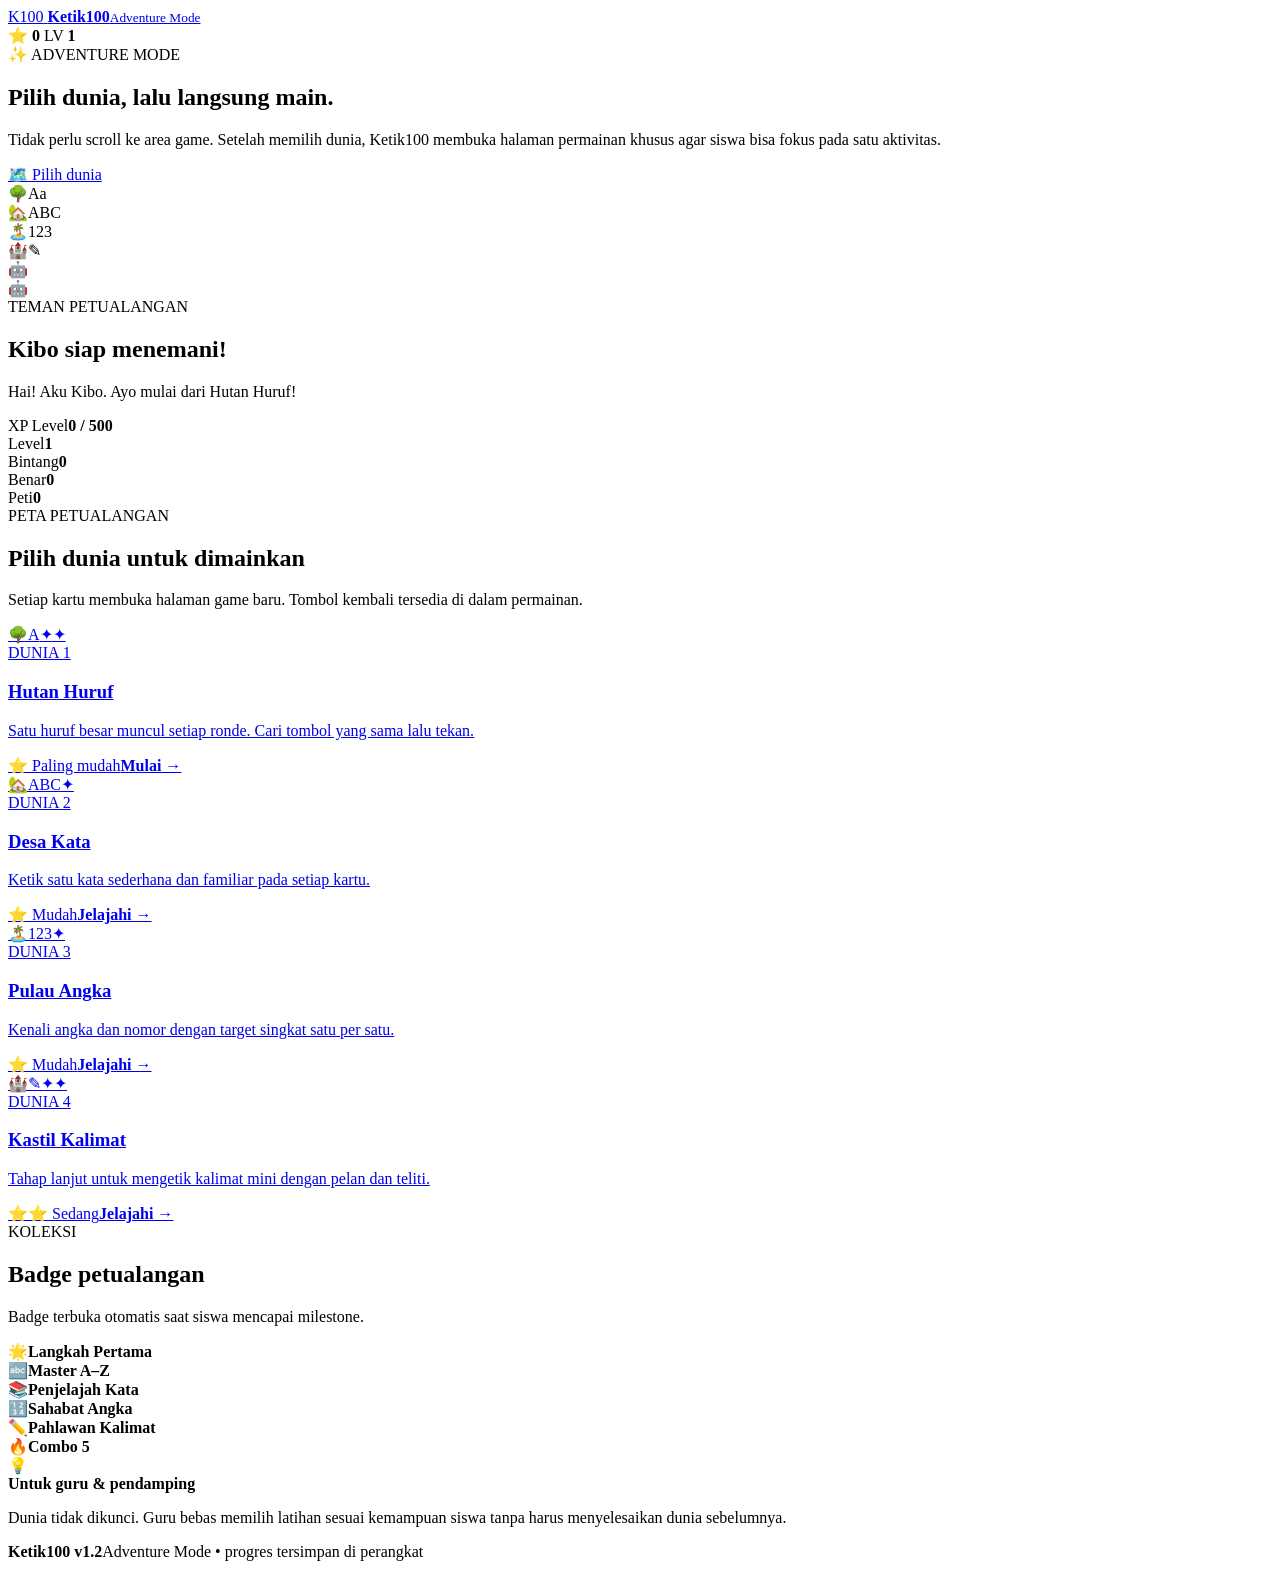
==== index.html @ c954252b "refactor: split adventure map and gameplay into separate pages" ====
<!doctype html>
<html lang="id">
<head>
  <meta charset="utf-8" />
  <meta name="viewport" content="width=device-width,initial-scale=1,viewport-fit=cover" />
  <meta name="theme-color" content="#6d5dfc" />
  <meta name="description" content="Ketik100 Adventure Mode — pilih dunia belajar mengetik lalu bermain di halaman game khusus." />
  <title>Ketik100 — Adventure Map</title>
  <link rel="icon" href="favicon.svg" type="image/svg+xml" />
  <link rel="stylesheet" href="home.css" />
</head>
<body>
  <header class="site-header">
    <div class="shell header-inner">
      <a class="brand" href="index.html" aria-label="Ketik100 beranda">
        <span class="brand-mark">K100</span>
        <span><strong>Ketik100</strong><small>Adventure Mode</small></span>
      </a>
      <div class="header-stats" aria-label="Progres pemain">
        <span>⭐ <b id="headerStars">0</b></span>
        <span>LV <b id="headerLevel">1</b></span>
      </div>
    </div>
  </header>

  <main>
    <section class="hero shell">
      <div class="hero-copy">
        <span class="eyebrow">✨ ADVENTURE MODE</span>
        <h1>Pilih dunia, lalu <span>langsung main.</span></h1>
        <p>Tidak perlu scroll ke area game. Setelah memilih dunia, Ketik100 membuka halaman permainan khusus agar siswa bisa fokus pada satu aktivitas.</p>
        <a class="primary-btn" href="#adventureMap">🗺️ Pilih dunia</a>
      </div>

      <div class="hero-scene" aria-hidden="true">
        <div class="cloud cloud-a"></div><div class="cloud cloud-b"></div>
        <div class="island island-a">🌳<span>Aa</span></div>
        <div class="island island-b">🏡<span>ABC</span></div>
        <div class="island island-c">🏝️<span>123</span></div>
        <div class="island island-d">🏰<span>✎</span></div>
        <div class="kibo-float">🤖</div>
      </div>
    </section>

    <section class="shell profile-section" aria-labelledby="profileTitle">
      <div class="profile-card">
        <div class="kibo-avatar" aria-hidden="true">🤖</div>
        <div class="profile-copy">
          <span class="eyebrow">TEMAN PETUALANGAN</span>
          <h2 id="profileTitle">Kibo siap menemani!</h2>
          <p id="mascotSpeech">Hai! Aku Kibo. Ayo mulai dari Hutan Huruf!</p>
          <div class="xp-row"><span>XP Level</span><strong id="xpText">0 / 500</strong></div>
          <div class="xp-track"><div id="xpBar"></div></div>
        </div>
        <div class="profile-stats">
          <div><span>Level</span><strong id="profileLevel">1</strong></div>
          <div><span>Bintang</span><strong id="profileStars">0</strong></div>
          <div><span>Benar</span><strong id="profileCorrect">0</strong></div>
          <div><span>Peti</span><strong id="profileChests">0</strong></div>
        </div>
      </div>
    </section>

    <section class="shell map-section" id="adventureMap" aria-labelledby="mapTitle">
      <div class="section-heading">
        <div><span class="eyebrow">PETA PETUALANGAN</span><h2 id="mapTitle">Pilih dunia untuk dimainkan</h2></div>
        <p>Setiap kartu membuka halaman game baru. Tombol kembali tersedia di dalam permainan.</p>
      </div>

      <div class="world-grid">
        <a class="world-card forest" href="game.html?mode=huruf" data-world="huruf">
          <div class="world-art"><span class="big-icon">🌳</span><span class="world-symbol">A</span><span class="spark s1">✦</span><span class="spark s2">✦</span></div>
          <div class="world-body">
            <span class="world-number">DUNIA 1</span><h3>Hutan Huruf</h3>
            <p>Satu huruf besar muncul setiap ronde. Cari tombol yang sama lalu tekan.</p>
            <div class="world-footer"><span>⭐ Paling mudah</span><b data-status-for="huruf">Mulai →</b></div>
          </div>
        </a>

        <a class="world-card village" href="game.html?mode=kata" data-world="kata">
          <div class="world-art"><span class="big-icon">🏡</span><span class="world-symbol">ABC</span><span class="spark s1">✦</span></div>
          <div class="world-body">
            <span class="world-number">DUNIA 2</span><h3>Desa Kata</h3>
            <p>Ketik satu kata sederhana dan familiar pada setiap kartu.</p>
            <div class="world-footer"><span>⭐ Mudah</span><b data-status-for="kata">Jelajahi →</b></div>
          </div>
        </a>

        <a class="world-card island-world" href="game.html?mode=angka" data-world="angka">
          <div class="world-art"><span class="big-icon">🏝️</span><span class="world-symbol">123</span><span class="spark s2">✦</span></div>
          <div class="world-body">
            <span class="world-number">DUNIA 3</span><h3>Pulau Angka</h3>
            <p>Kenali angka dan nomor dengan target singkat satu per satu.</p>
            <div class="world-footer"><span>⭐ Mudah</span><b data-status-for="angka">Jelajahi →</b></div>
          </div>
        </a>

        <a class="world-card castle" href="game.html?mode=kalimat" data-world="kalimat">
          <div class="world-art"><span class="big-icon">🏰</span><span class="world-symbol">✎</span><span class="spark s1">✦</span><span class="spark s2">✦</span></div>
          <div class="world-body">
            <span class="world-number">DUNIA 4</span><h3>Kastil Kalimat</h3>
            <p>Tahap lanjut untuk mengetik kalimat mini dengan pelan dan teliti.</p>
            <div class="world-footer"><span>⭐⭐ Sedang</span><b data-status-for="kalimat">Jelajahi →</b></div>
          </div>
        </a>
      </div>
    </section>

    <section class="shell badge-section" aria-labelledby="badgeTitle">
      <div class="section-heading compact-heading">
        <div><span class="eyebrow">KOLEKSI</span><h2 id="badgeTitle">Badge petualangan</h2></div>
        <p>Badge terbuka otomatis saat siswa mencapai milestone.</p>
      </div>
      <div class="badge-grid" id="badgeGrid">
        <article class="badge-card locked" data-badge="first-step"><span>🌟</span><strong>Langkah Pertama</strong></article>
        <article class="badge-card locked" data-badge="alphabet-master"><span>🔤</span><strong>Master A–Z</strong></article>
        <article class="badge-card locked" data-badge="word-explorer"><span>📚</span><strong>Penjelajah Kata</strong></article>
        <article class="badge-card locked" data-badge="number-friend"><span>🔢</span><strong>Sahabat Angka</strong></article>
        <article class="badge-card locked" data-badge="sentence-hero"><span>✏️</span><strong>Pahlawan Kalimat</strong></article>
        <article class="badge-card locked" data-badge="combo-five"><span>🔥</span><strong>Combo 5</strong></article>
      </div>
    </section>

    <section class="shell teacher-section">
      <div class="teacher-card"><span class="teacher-icon">💡</span><div><strong>Untuk guru & pendamping</strong><p>Dunia tidak dikunci. Guru bebas memilih latihan sesuai kemampuan siswa tanpa harus menyelesaikan dunia sebelumnya.</p></div></div>
    </section>
  </main>

  <footer><div class="shell footer-inner"><strong>Ketik100 v1.2</strong><span>Adventure Mode • progres tersimpan di perangkat</span></div></footer>
  <script src="home.js" defer></script>
</body>
</html>
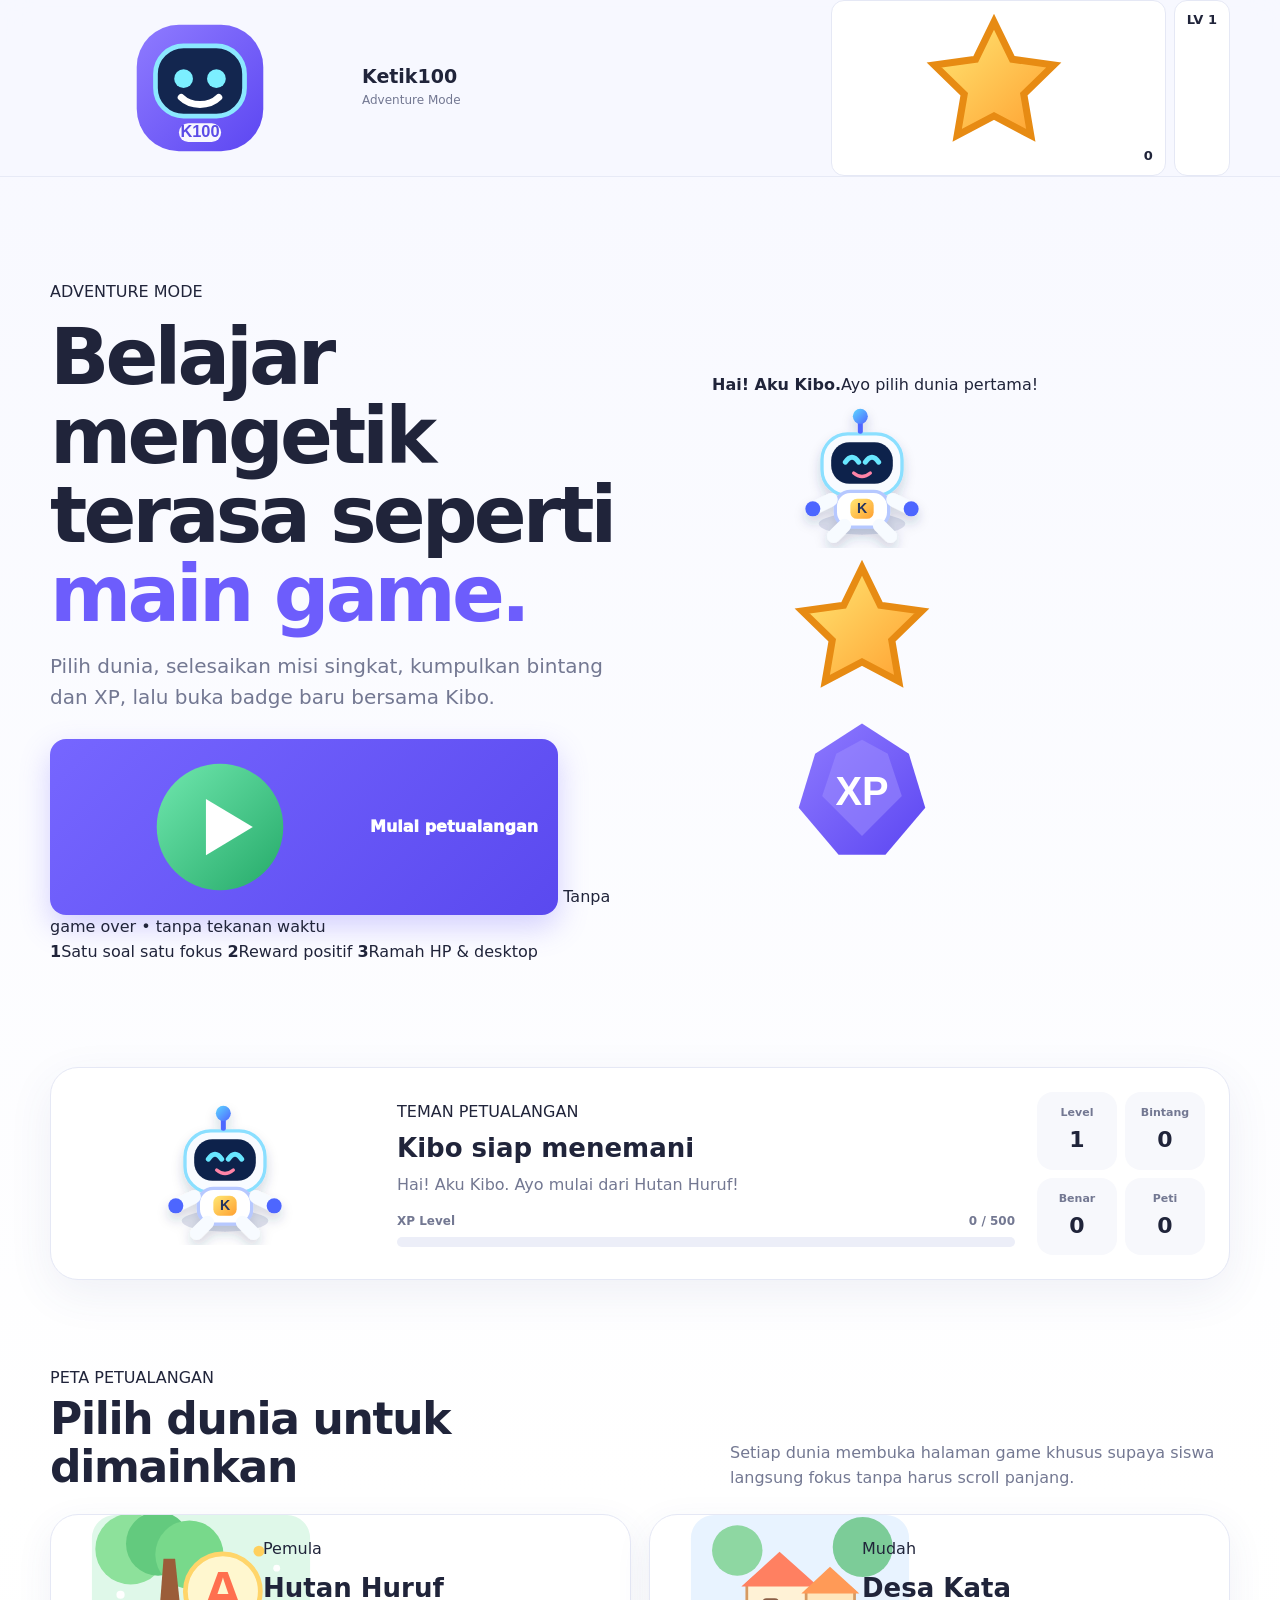
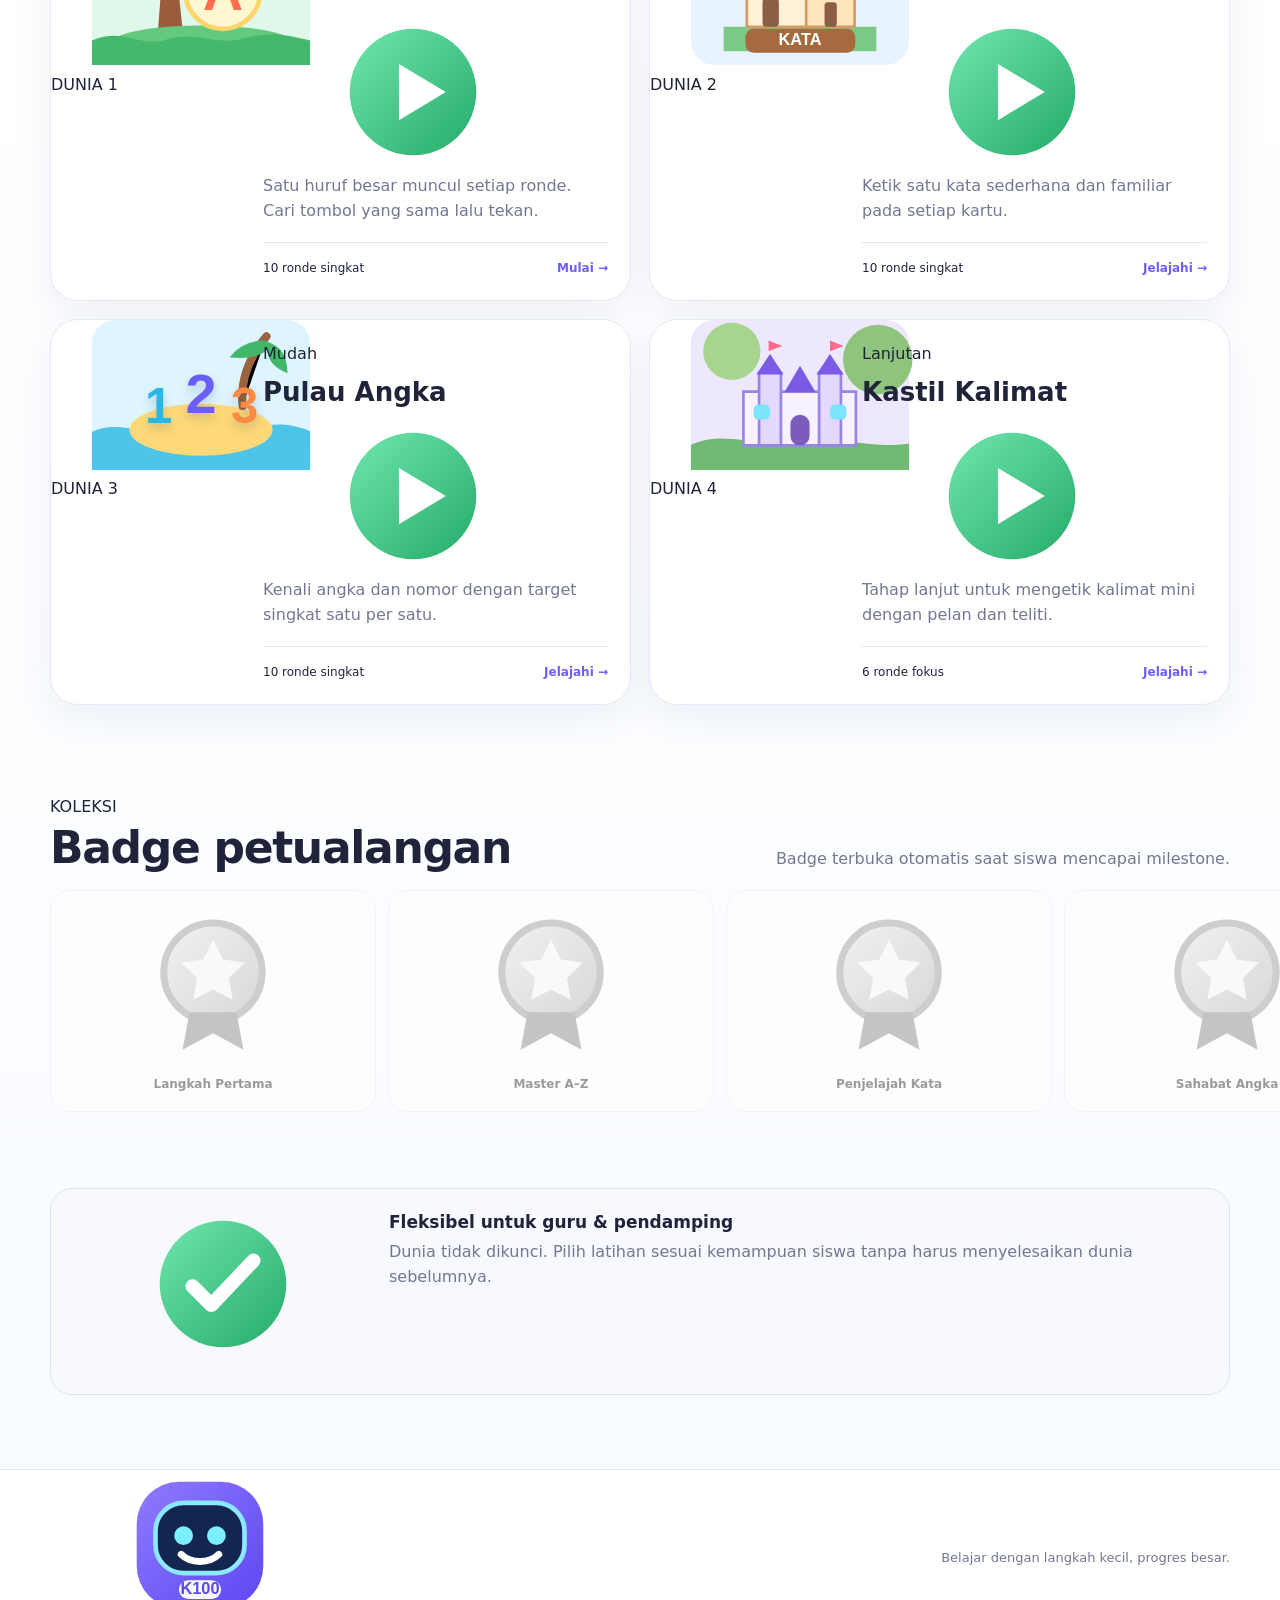
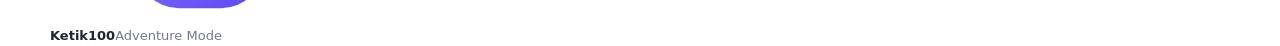
==== commit 8103f2e7: "feat: premium redesign adventure home" ====
--- a/index.html
+++ b/index.html
@@ -3,8 +3,8 @@
 <head>
   <meta charset="utf-8" />
   <meta name="viewport" content="width=device-width,initial-scale=1,viewport-fit=cover" />
-  <meta name="theme-color" content="#6d5dfc" />
-  <meta name="description" content="Ketik100 Adventure Mode — pilih dunia belajar mengetik lalu bermain di halaman game khusus." />
+  <meta name="theme-color" content="#eef6ff" />
+  <meta name="description" content="Ketik100 Adventure Mode — game belajar mengetik ramah ABK dengan tampilan premium dan responsif." />
   <title>Ketik100 — Adventure Map</title>
   <link rel="icon" href="favicon.svg" type="image/svg+xml" />
   <link rel="stylesheet" href="home.css" />
@@ -13,12 +13,12 @@
   <header class="site-header">
     <div class="shell header-inner">
       <a class="brand" href="index.html" aria-label="Ketik100 beranda">
-        <span class="brand-mark">K100</span>
+        <svg class="brand-logo" aria-hidden="true"><use href="assets/premium-icons.svg#logo"></use></svg>
         <span><strong>Ketik100</strong><small>Adventure Mode</small></span>
       </a>
       <div class="header-stats" aria-label="Progres pemain">
-        <span>⭐ <b id="headerStars">0</b></span>
-        <span>LV <b id="headerLevel">1</b></span>
+        <span><svg><use href="assets/premium-icons.svg#star"></use></svg><b id="headerStars">0</b></span>
+        <span class="level-pill">LV <b id="headerLevel">1</b></span>
       </div>
     </div>
   </header>
@@ -26,28 +26,35 @@
   <main>
     <section class="hero shell">
       <div class="hero-copy">
-        <span class="eyebrow">✨ ADVENTURE MODE</span>
-        <h1>Pilih dunia, lalu <span>langsung main.</span></h1>
-        <p>Tidak perlu scroll ke area game. Setelah memilih dunia, Ketik100 membuka halaman permainan khusus agar siswa bisa fokus pada satu aktivitas.</p>
-        <a class="primary-btn" href="#adventureMap">🗺️ Pilih dunia</a>
+        <span class="eyebrow-pill">ADVENTURE MODE</span>
+        <h1>Belajar mengetik terasa seperti <span>main game.</span></h1>
+        <p>Pilih dunia, selesaikan misi singkat, kumpulkan bintang dan XP, lalu buka badge baru bersama Kibo.</p>
+        <div class="hero-actions">
+          <a class="primary-btn" href="#adventureMap"><svg><use href="assets/premium-icons.svg#play"></use></svg>Mulai petualangan</a>
+          <span class="safe-note">Tanpa game over • tanpa tekanan waktu</span>
+        </div>
+        <div class="feature-row" aria-label="Keunggulan Ketik100">
+          <span><b>1</b>Satu soal satu fokus</span>
+          <span><b>2</b>Reward positif</span>
+          <span><b>3</b>Ramah HP & desktop</span>
+        </div>
       </div>
 
-      <div class="hero-scene" aria-hidden="true">
-        <div class="cloud cloud-a"></div><div class="cloud cloud-b"></div>
-        <div class="island island-a">🌳<span>Aa</span></div>
-        <div class="island island-b">🏡<span>ABC</span></div>
-        <div class="island island-c">🏝️<span>123</span></div>
-        <div class="island island-d">🏰<span>✎</span></div>
-        <div class="kibo-float">🤖</div>
+      <div class="hero-stage" aria-label="Kibo, teman belajar Ketik100">
+        <div class="sky-dot d1"></div><div class="sky-dot d2"></div><div class="sky-dot d3"></div>
+        <div class="mascot-bubble"><strong>Hai! Aku Kibo.</strong><span>Ayo pilih dunia pertama!</span></div>
+        <svg class="hero-kibo" role="img" aria-label="Maskot Kibo"><use href="assets/premium-icons.svg#kibo"></use></svg>
+        <div class="floating-token token-star"><svg><use href="assets/premium-icons.svg#star"></use></svg></div>
+        <div class="floating-token token-xp"><svg><use href="assets/premium-icons.svg#xp"></use></svg></div>
       </div>
     </section>
 
     <section class="shell profile-section" aria-labelledby="profileTitle">
       <div class="profile-card">
-        <div class="kibo-avatar" aria-hidden="true">🤖</div>
+        <div class="profile-mascot"><svg aria-hidden="true"><use href="assets/premium-icons.svg#kibo"></use></svg></div>
         <div class="profile-copy">
-          <span class="eyebrow">TEMAN PETUALANGAN</span>
-          <h2 id="profileTitle">Kibo siap menemani!</h2>
+          <span class="section-kicker">TEMAN PETUALANGAN</span>
+          <h2 id="profileTitle">Kibo siap menemani</h2>
           <p id="mascotSpeech">Hai! Aku Kibo. Ayo mulai dari Hutan Huruf!</p>
           <div class="xp-row"><span>XP Level</span><strong id="xpText">0 / 500</strong></div>
           <div class="xp-track"><div id="xpBar"></div></div>
@@ -63,44 +70,44 @@
 
     <section class="shell map-section" id="adventureMap" aria-labelledby="mapTitle">
       <div class="section-heading">
-        <div><span class="eyebrow">PETA PETUALANGAN</span><h2 id="mapTitle">Pilih dunia untuk dimainkan</h2></div>
-        <p>Setiap kartu membuka halaman game baru. Tombol kembali tersedia di dalam permainan.</p>
+        <div><span class="section-kicker">PETA PETUALANGAN</span><h2 id="mapTitle">Pilih dunia untuk dimainkan</h2></div>
+        <p>Setiap dunia membuka halaman game khusus supaya siswa langsung fokus tanpa harus scroll panjang.</p>
       </div>
 
       <div class="world-grid">
         <a class="world-card forest" href="game.html?mode=huruf" data-world="huruf">
-          <div class="world-art"><span class="big-icon">🌳</span><span class="world-symbol">A</span><span class="spark s1">✦</span><span class="spark s2">✦</span></div>
+          <div class="world-visual"><svg role="img" aria-label="Ilustrasi Hutan Huruf"><use href="assets/premium-icons.svg#world-forest"></use></svg><span class="world-chip">DUNIA 1</span></div>
           <div class="world-body">
-            <span class="world-number">DUNIA 1</span><h3>Hutan Huruf</h3>
+            <div class="world-title-row"><div><span class="difficulty easy">Pemula</span><h3>Hutan Huruf</h3></div><span class="play-orb"><svg><use href="assets/premium-icons.svg#play"></use></svg></span></div>
             <p>Satu huruf besar muncul setiap ronde. Cari tombol yang sama lalu tekan.</p>
-            <div class="world-footer"><span>⭐ Paling mudah</span><b data-status-for="huruf">Mulai →</b></div>
+            <div class="world-footer"><span>10 ronde singkat</span><b data-status-for="huruf">Mulai →</b></div>
           </div>
         </a>
 
         <a class="world-card village" href="game.html?mode=kata" data-world="kata">
-          <div class="world-art"><span class="big-icon">🏡</span><span class="world-symbol">ABC</span><span class="spark s1">✦</span></div>
+          <div class="world-visual"><svg role="img" aria-label="Ilustrasi Desa Kata"><use href="assets/premium-icons.svg#world-village"></use></svg><span class="world-chip">DUNIA 2</span></div>
           <div class="world-body">
-            <span class="world-number">DUNIA 2</span><h3>Desa Kata</h3>
+            <div class="world-title-row"><div><span class="difficulty easy">Mudah</span><h3>Desa Kata</h3></div><span class="play-orb"><svg><use href="assets/premium-icons.svg#play"></use></svg></span></div>
             <p>Ketik satu kata sederhana dan familiar pada setiap kartu.</p>
-            <div class="world-footer"><span>⭐ Mudah</span><b data-status-for="kata">Jelajahi →</b></div>
+            <div class="world-footer"><span>10 ronde singkat</span><b data-status-for="kata">Jelajahi →</b></div>
           </div>
         </a>
 
         <a class="world-card island-world" href="game.html?mode=angka" data-world="angka">
-          <div class="world-art"><span class="big-icon">🏝️</span><span class="world-symbol">123</span><span class="spark s2">✦</span></div>
+          <div class="world-visual"><svg role="img" aria-label="Ilustrasi Pulau Angka"><use href="assets/premium-icons.svg#world-island"></use></svg><span class="world-chip">DUNIA 3</span></div>
           <div class="world-body">
-            <span class="world-number">DUNIA 3</span><h3>Pulau Angka</h3>
+            <div class="world-title-row"><div><span class="difficulty easy">Mudah</span><h3>Pulau Angka</h3></div><span class="play-orb"><svg><use href="assets/premium-icons.svg#play"></use></svg></span></div>
             <p>Kenali angka dan nomor dengan target singkat satu per satu.</p>
-            <div class="world-footer"><span>⭐ Mudah</span><b data-status-for="angka">Jelajahi →</b></div>
+            <div class="world-footer"><span>10 ronde singkat</span><b data-status-for="angka">Jelajahi →</b></div>
           </div>
         </a>
 
         <a class="world-card castle" href="game.html?mode=kalimat" data-world="kalimat">
-          <div class="world-art"><span class="big-icon">🏰</span><span class="world-symbol">✎</span><span class="spark s1">✦</span><span class="spark s2">✦</span></div>
+          <div class="world-visual"><svg role="img" aria-label="Ilustrasi Kastil Kalimat"><use href="assets/premium-icons.svg#world-castle"></use></svg><span class="world-chip">DUNIA 4</span></div>
           <div class="world-body">
-            <span class="world-number">DUNIA 4</span><h3>Kastil Kalimat</h3>
+            <div class="world-title-row"><div><span class="difficulty medium">Lanjutan</span><h3>Kastil Kalimat</h3></div><span class="play-orb"><svg><use href="assets/premium-icons.svg#play"></use></svg></span></div>
             <p>Tahap lanjut untuk mengetik kalimat mini dengan pelan dan teliti.</p>
-            <div class="world-footer"><span>⭐⭐ Sedang</span><b data-status-for="kalimat">Jelajahi →</b></div>
+            <div class="world-footer"><span>6 ronde fokus</span><b data-status-for="kalimat">Jelajahi →</b></div>
           </div>
         </a>
       </div>
@@ -108,25 +115,25 @@
 
     <section class="shell badge-section" aria-labelledby="badgeTitle">
       <div class="section-heading compact-heading">
-        <div><span class="eyebrow">KOLEKSI</span><h2 id="badgeTitle">Badge petualangan</h2></div>
+        <div><span class="section-kicker">KOLEKSI</span><h2 id="badgeTitle">Badge petualangan</h2></div>
         <p>Badge terbuka otomatis saat siswa mencapai milestone.</p>
       </div>
       <div class="badge-grid" id="badgeGrid">
-        <article class="badge-card locked" data-badge="first-step"><span>🌟</span><strong>Langkah Pertama</strong></article>
-        <article class="badge-card locked" data-badge="alphabet-master"><span>🔤</span><strong>Master A–Z</strong></article>
-        <article class="badge-card locked" data-badge="word-explorer"><span>📚</span><strong>Penjelajah Kata</strong></article>
-        <article class="badge-card locked" data-badge="number-friend"><span>🔢</span><strong>Sahabat Angka</strong></article>
-        <article class="badge-card locked" data-badge="sentence-hero"><span>✏️</span><strong>Pahlawan Kalimat</strong></article>
-        <article class="badge-card locked" data-badge="combo-five"><span>🔥</span><strong>Combo 5</strong></article>
+        <article class="badge-card locked" data-badge="first-step"><svg><use href="assets/premium-icons.svg#badge"></use></svg><strong>Langkah Pertama</strong></article>
+        <article class="badge-card locked" data-badge="alphabet-master"><svg><use href="assets/premium-icons.svg#badge"></use></svg><strong>Master A–Z</strong></article>
+        <article class="badge-card locked" data-badge="word-explorer"><svg><use href="assets/premium-icons.svg#badge"></use></svg><strong>Penjelajah Kata</strong></article>
+        <article class="badge-card locked" data-badge="number-friend"><svg><use href="assets/premium-icons.svg#badge"></use></svg><strong>Sahabat Angka</strong></article>
+        <article class="badge-card locked" data-badge="sentence-hero"><svg><use href="assets/premium-icons.svg#badge"></use></svg><strong>Pahlawan Kalimat</strong></article>
+        <article class="badge-card locked" data-badge="combo-five"><svg><use href="assets/premium-icons.svg#badge"></use></svg><strong>Combo 5</strong></article>
       </div>
     </section>
 
     <section class="shell teacher-section">
-      <div class="teacher-card"><span class="teacher-icon">💡</span><div><strong>Untuk guru & pendamping</strong><p>Dunia tidak dikunci. Guru bebas memilih latihan sesuai kemampuan siswa tanpa harus menyelesaikan dunia sebelumnya.</p></div></div>
+      <div class="teacher-card"><div class="teacher-icon"><svg><use href="assets/premium-icons.svg#check"></use></svg></div><div><strong>Fleksibel untuk guru & pendamping</strong><p>Dunia tidak dikunci. Pilih latihan sesuai kemampuan siswa tanpa harus menyelesaikan dunia sebelumnya.</p></div></div>
     </section>
   </main>
 
-  <footer><div class="shell footer-inner"><strong>Ketik100 v1.2</strong><span>Adventure Mode • progres tersimpan di perangkat</span></div></footer>
+  <footer><div class="shell footer-inner"><div class="footer-brand"><svg><use href="assets/premium-icons.svg#logo"></use></svg><div><strong>Ketik100</strong><span>Adventure Mode</span></div></div><span>Belajar dengan langkah kecil, progres besar.</span></div></footer>
   <script src="home.js" defer></script>
 </body>
-</html>
+</html>
--- a/home.css
+++ b/home.css
@@ -0,0 +1 @@
+:root{--bg:#f7f8ff;--surface:#fff;--text:#20243a;--muted:#737892;--primary:#6d5dfc;--primary-dark:#5545e8;--border:#e5e8f5;--shadow:0 24px 70px rgba(70,63,145,.14);--success:#2ba36d}*{box-sizing:border-box}html{scroll-behavior:smooth}body{margin:0;min-width:320px;background:linear-gradient(180deg,#f7f8ff 0%,#fff 46%,#f8fbff 100%);color:var(--text);font-family:Inter,ui-rounded,"Nunito",system-ui,-apple-system,BlinkMacSystemFont,"Segoe UI",sans-serif;line-height:1.55}a{text-decoration:none;color:inherit}.shell{width:min(1180px,calc(100% - 32px));margin-inline:auto}.site-header{position:sticky;top:0;z-index:30;background:rgba(247,248,255,.9);backdrop-filter:blur(16px);border-bottom:1px solid rgba(229,232,245,.9)}.header-inner{min-height:76px;display:flex;align-items:center;justify-content:space-between;gap:16px}.brand{display:flex;align-items:center;gap:12px}.brand-mark{width:50px;aspect-ratio:1;display:grid;place-items:center;border-radius:16px;background:linear-gradient(145deg,#7c6cff,#5745ed);color:#fff;font-size:13px;font-weight:950;box-shadow:0 10px 28px rgba(109,93,252,.3)}.brand strong,.brand small{display:block}.brand strong{font-size:19px;line-height:1.05}.brand small{margin-top:4px;color:var(--muted);font-size:12px}.header-stats{display:flex;gap:8px}.header-stats span{padding:9px 12px;border:1px solid var(--border);border-radius:13px;background:#fff;font-size:13px;font-weight:850}.hero{display:grid;grid-template-columns:minmax(0,1.05fr) minmax(340px,.95fr);align-items:center;gap:clamp(36px,7vw,90px);padding-block:clamp(62px,8vw,110px)}.eyebrow{display:inline-block;color:var(--primary);font-size:12px;font-weight:950;letter-spacing:.12em}.hero h1{margin:14px 0 18px;font-size:clamp(44px,6.5vw,78px);line-height:1.01;letter-spacing:-.05em}.hero h1 span{color:var(--primary)}.hero p{max-width:680px;margin:0;color:var(--muted);font-size:clamp(17px,2vw,20px)}.primary-btn{margin-top:26px;min-height:52px;display:inline-flex;align-items:center;justify-content:center;padding:13px 20px;border-radius:16px;background:linear-gradient(135deg,#7666ff,#5a49ef);color:#fff;font-weight:950;box-shadow:0 12px 30px rgba(109,93,252,.28);transition:transform .18s ease,box-shadow .18s ease}.primary-btn:hover{transform:translateY(-2px);box-shadow:0 16px 36px rgba(109,93,252,.34)}.hero-scene{position:relative;min-height:430px;border:1px solid #dfdcff;border-radius:40px;background:linear-gradient(180deg,#dff5ff 0%,#eef4ff 55%,#e4e0ff 100%);overflow:hidden;box-shadow:var(--shadow)}.hero-scene:after{content:"";position:absolute;left:-8%;right:-8%;bottom:-18%;height:42%;border-radius:50% 50% 0 0;background:linear-gradient(180deg,#91d88b,#6abc6a)}.cloud{position:absolute;width:100px;height:30px;border-radius:999px;background:rgba(255,255,255,.9)}.cloud:before,.cloud:after{content:"";position:absolute;border-radius:50%;background:inherit}.cloud:before{width:45px;height:45px;left:18px;top:-20px}.cloud:after{width:55px;height:55px;right:12px;top:-28px}.cloud-a{left:10%;top:13%}.cloud-b{right:8%;top:23%;transform:scale(.8)}.island{position:absolute;z-index:2;width:100px;height:100px;display:grid;place-items:center;border-radius:34px;background:rgba(255,255,255,.82);box-shadow:0 18px 35px rgba(50,69,125,.14);font-size:42px;animation:floaty 4.4s ease-in-out infinite}.island span{position:absolute;bottom:8px;padding:3px 7px;border-radius:999px;background:#fff;color:#454762;font-size:12px;font-weight:950}.island-a{left:10%;bottom:22%}.island-b{left:37%;top:18%;animation-delay:-1.2s}.island-c{right:10%;bottom:18%;animation-delay:-2.1s}.island-d{right:18%;top:8%;transform:scale(.82);animation-delay:-3s}.kibo-float{position:absolute;z-index:4;left:47%;bottom:20%;font-size:74px;filter:drop-shadow(0 16px 10px rgba(48,54,99,.16));animation:kiboBounce 2.4s ease-in-out infinite}@keyframes floaty{0%,100%{transform:translateY(0) rotate(-2deg)}50%{transform:translateY(-12px) rotate(3deg)}}@keyframes kiboBounce{0%,100%{transform:translateY(0)}50%{transform:translateY(-10px)}}.profile-section{padding-bottom:42px}.profile-card{display:grid;grid-template-columns:auto minmax(0,1fr) auto;gap:22px;align-items:center;padding:24px;border:1px solid var(--border);border-radius:28px;background:#fff;box-shadow:0 14px 45px rgba(68,73,135,.08)}.kibo-avatar{width:86px;aspect-ratio:1;display:grid;place-items:center;border-radius:24px;background:linear-gradient(145deg,#ece9ff,#e4f7ff);font-size:48px}.profile-copy h2{margin:3px 0 5px;font-size:26px}.profile-copy p{margin:0;color:var(--muted)}.xp-row{display:flex;justify-content:space-between;gap:12px;margin-top:14px;color:var(--muted);font-size:12px;font-weight:850}.xp-track{height:10px;margin-top:7px;border-radius:999px;background:#eceef8;overflow:hidden}.xp-track div{height:100%;width:0;border-radius:inherit;background:linear-gradient(90deg,#6d5dfc,#5fd0de);transition:width .3s ease}.profile-stats{display:grid;grid-template-columns:repeat(2,minmax(80px,1fr));gap:8px}.profile-stats div{padding:12px;border-radius:16px;background:#f7f8fc;text-align:center}.profile-stats span,.profile-stats strong{display:block}.profile-stats span{color:var(--muted);font-size:11px;font-weight:800}.profile-stats strong{margin-top:2px;font-size:22px}.map-section,.badge-section{padding-block:44px 76px}.section-heading{display:flex;align-items:end;justify-content:space-between;gap:30px;margin-bottom:24px}.section-heading h2{margin:5px 0 0;font-size:clamp(30px,4vw,44px);line-height:1.08;letter-spacing:-.03em}.section-heading p{max-width:500px;margin:0;color:var(--muted)}.world-grid{display:grid;grid-template-columns:repeat(2,minmax(0,1fr));gap:18px}.world-card{min-width:0;display:grid;grid-template-columns:190px minmax(0,1fr);overflow:hidden;border:1px solid var(--border);border-radius:28px;background:#fff;box-shadow:0 12px 36px rgba(68,73,135,.08);transition:transform .18s ease,box-shadow .18s ease,border-color .18s ease}.world-card:hover{transform:translateY(-4px);box-shadow:0 20px 45px rgba(68,73,135,.13)}.world-card.completed{border-color:#9eddbf}.world-art{position:relative;min-height:210px;display:grid;place-items:center;overflow:hidden}.forest .world-art{background:linear-gradient(145deg,#ddf7e8,#c8edd6)}.village .world-art{background:linear-gradient(145deg,#e8f2ff,#d6e6ff)}.island-world .world-art{background:linear-gradient(145deg,#fff1d9,#ffe1af)}.castle .world-art{background:linear-gradient(145deg,#eee8ff,#dcd0ff)}.big-icon{font-size:72px;filter:drop-shadow(0 10px 8px rgba(56,59,97,.12))}.world-symbol{position:absolute;right:16px;bottom:14px;padding:8px 11px;border-radius:14px;background:rgba(255,255,255,.9);font-weight:950}.spark{position:absolute;font-size:20px;animation:spark 2.4s ease-in-out infinite}.s1{left:18px;top:18px}.s2{right:22px;top:28px;animation-delay:-1s}@keyframes spark{0%,100%{opacity:.45;transform:scale(.8) rotate(0)}50%{opacity:1;transform:scale(1.2) rotate(20deg)}}.world-body{padding:22px}.world-number{color:var(--primary);font-size:11px;font-weight:950;letter-spacing:.13em}.world-body h3{margin:6px 0 8px;font-size:26px}.world-body p{margin:0;color:var(--muted)}.world-footer{display:flex;justify-content:space-between;align-items:center;gap:12px;margin-top:18px;padding-top:16px;border-top:1px solid var(--border);font-size:12px}.world-footer b{color:var(--primary)}.badge-section{padding-top:14px}.compact-heading{margin-bottom:18px}.badge-grid{display:grid;grid-template-columns:repeat(6,1fr);gap:12px}.badge-card{padding:18px 12px;border:1px solid var(--border);border-radius:20px;background:#fff;text-align:center}.badge-card span{display:block;font-size:34px}.badge-card strong{display:block;margin-top:8px;font-size:12px}.badge-card.locked{filter:grayscale(1);opacity:.45}.badge-card.unlocked{border-color:#d3cdfd;background:#faf9ff;box-shadow:0 10px 26px rgba(109,93,252,.09)}.teacher-section{padding-bottom:74px}.teacher-card{display:flex;gap:16px;align-items:flex-start;padding:20px 22px;border:1px solid #dfe3f2;border-radius:22px;background:#f8f9fe}.teacher-icon{font-size:32px}.teacher-card strong{font-size:17px}.teacher-card p{margin:4px 0 0;color:var(--muted)}footer{border-top:1px solid var(--border);background:#fff}.footer-inner{min-height:90px;display:flex;align-items:center;justify-content:space-between;gap:20px;color:var(--muted);font-size:13px}.footer-inner strong{color:var(--text)}@media(max-width:900px){.hero{grid-template-columns:1fr}.hero-scene{min-height:360px}.profile-card{grid-template-columns:auto 1fr}.profile-stats{grid-column:1/-1;grid-template-columns:repeat(4,1fr)}.world-grid{grid-template-columns:1fr}.badge-grid{grid-template-columns:repeat(3,1fr)}}@media(max-width:640px){.shell{width:min(100% - 22px,1180px)}.header-inner{min-height:68px}.brand small{display:none}.header-stats span{padding:7px 9px}.hero{padding-block:44px 52px}.hero h1{font-size:42px}.hero-scene{min-height:300px}.island{width:76px;height:76px;border-radius:24px;font-size:32px}.kibo-float{font-size:56px}.profile-card{grid-template-columns:1fr;text-align:center;padding:18px}.kibo-avatar{margin:auto}.profile-stats{grid-template-columns:repeat(2,1fr)}.section-heading{display:block}.section-heading p{margin-top:10px}.world-card{grid-template-columns:1fr}.world-art{min-height:160px}.world-body{padding:18px}.badge-grid{grid-template-columns:repeat(2,1fr)}.footer-inner{min-height:100px;display:block;padding-block:24px}.footer-inner span{display:block;margin-top:4px}}@media(max-width:380px){.hero h1{font-size:36px}.header-stats{gap:5px}.header-stats span{font-size:12px}.badge-grid{grid-template-columns:1fr 1fr}.world-body h3{font-size:23px}}@media(prefers-reduced-motion:reduce){*,*:before,*:after{animation:none!important;scroll-behavior:auto!important;transition:none!important}}
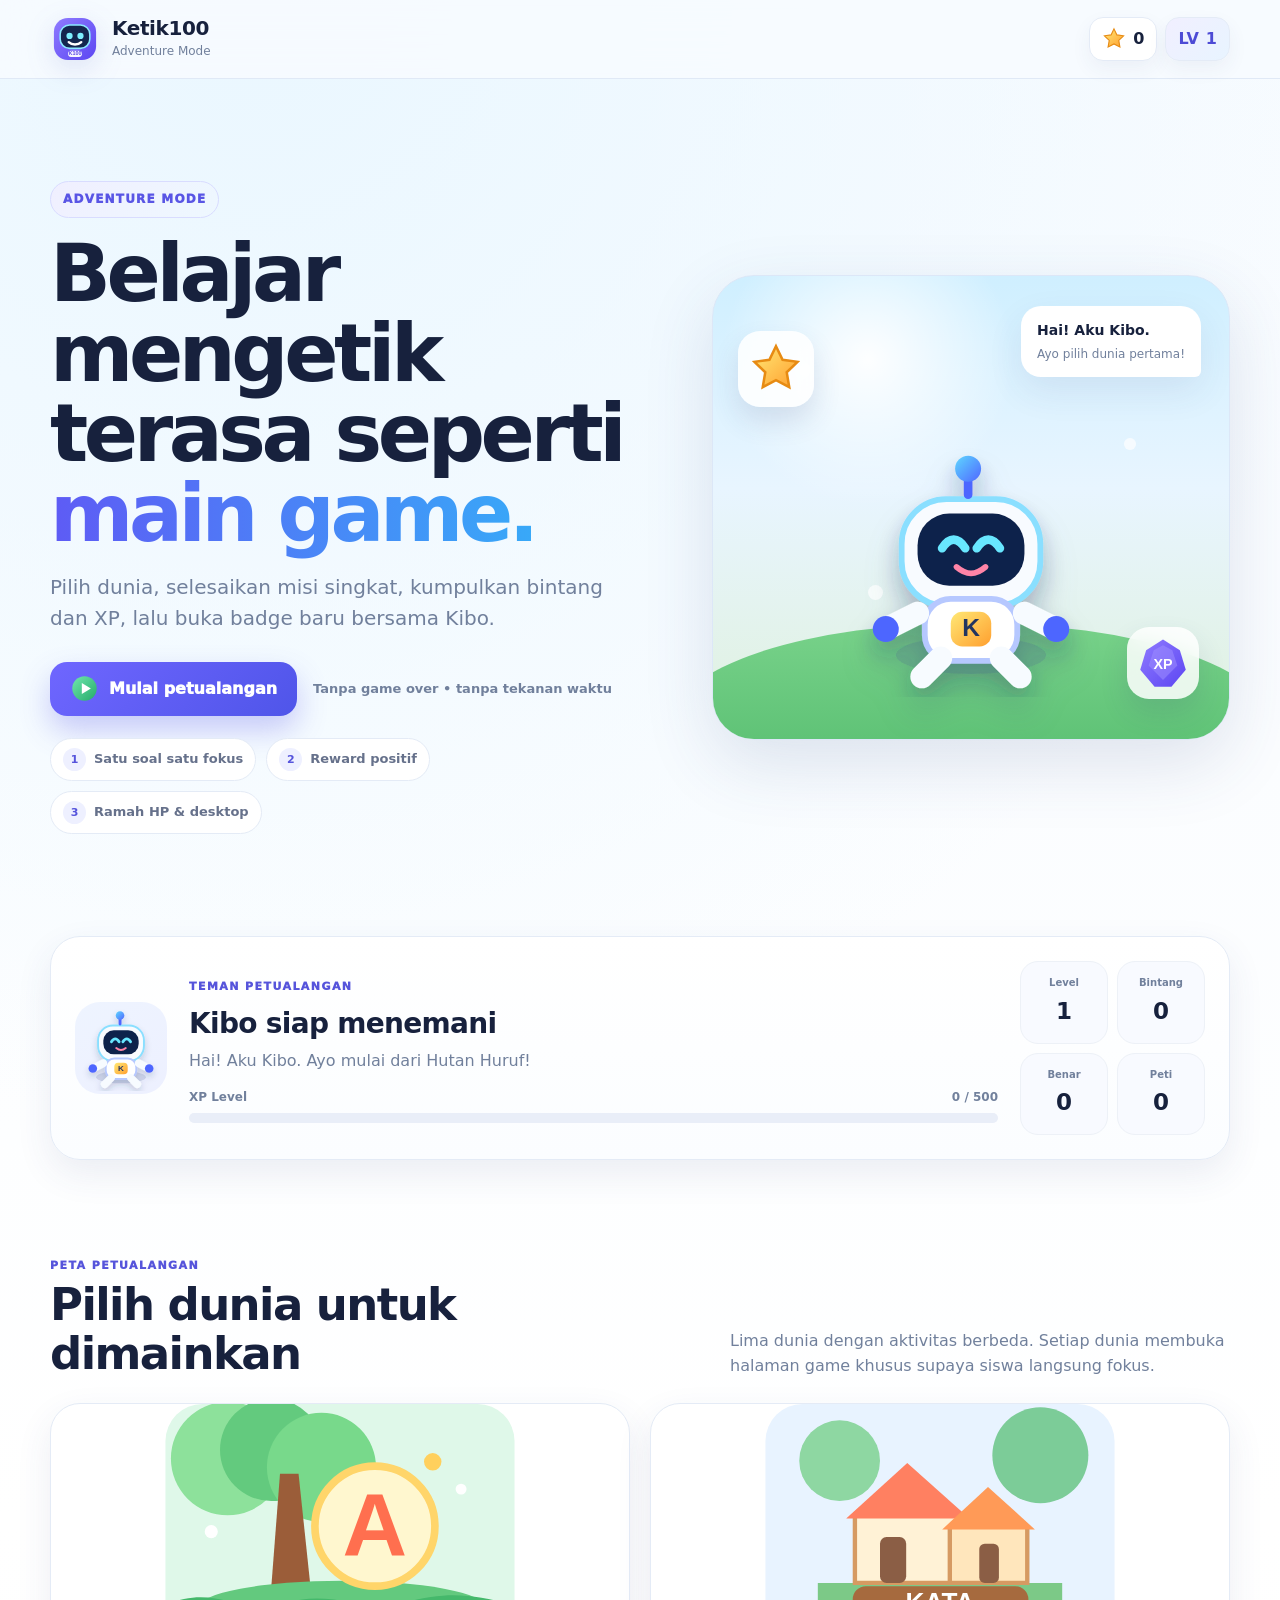
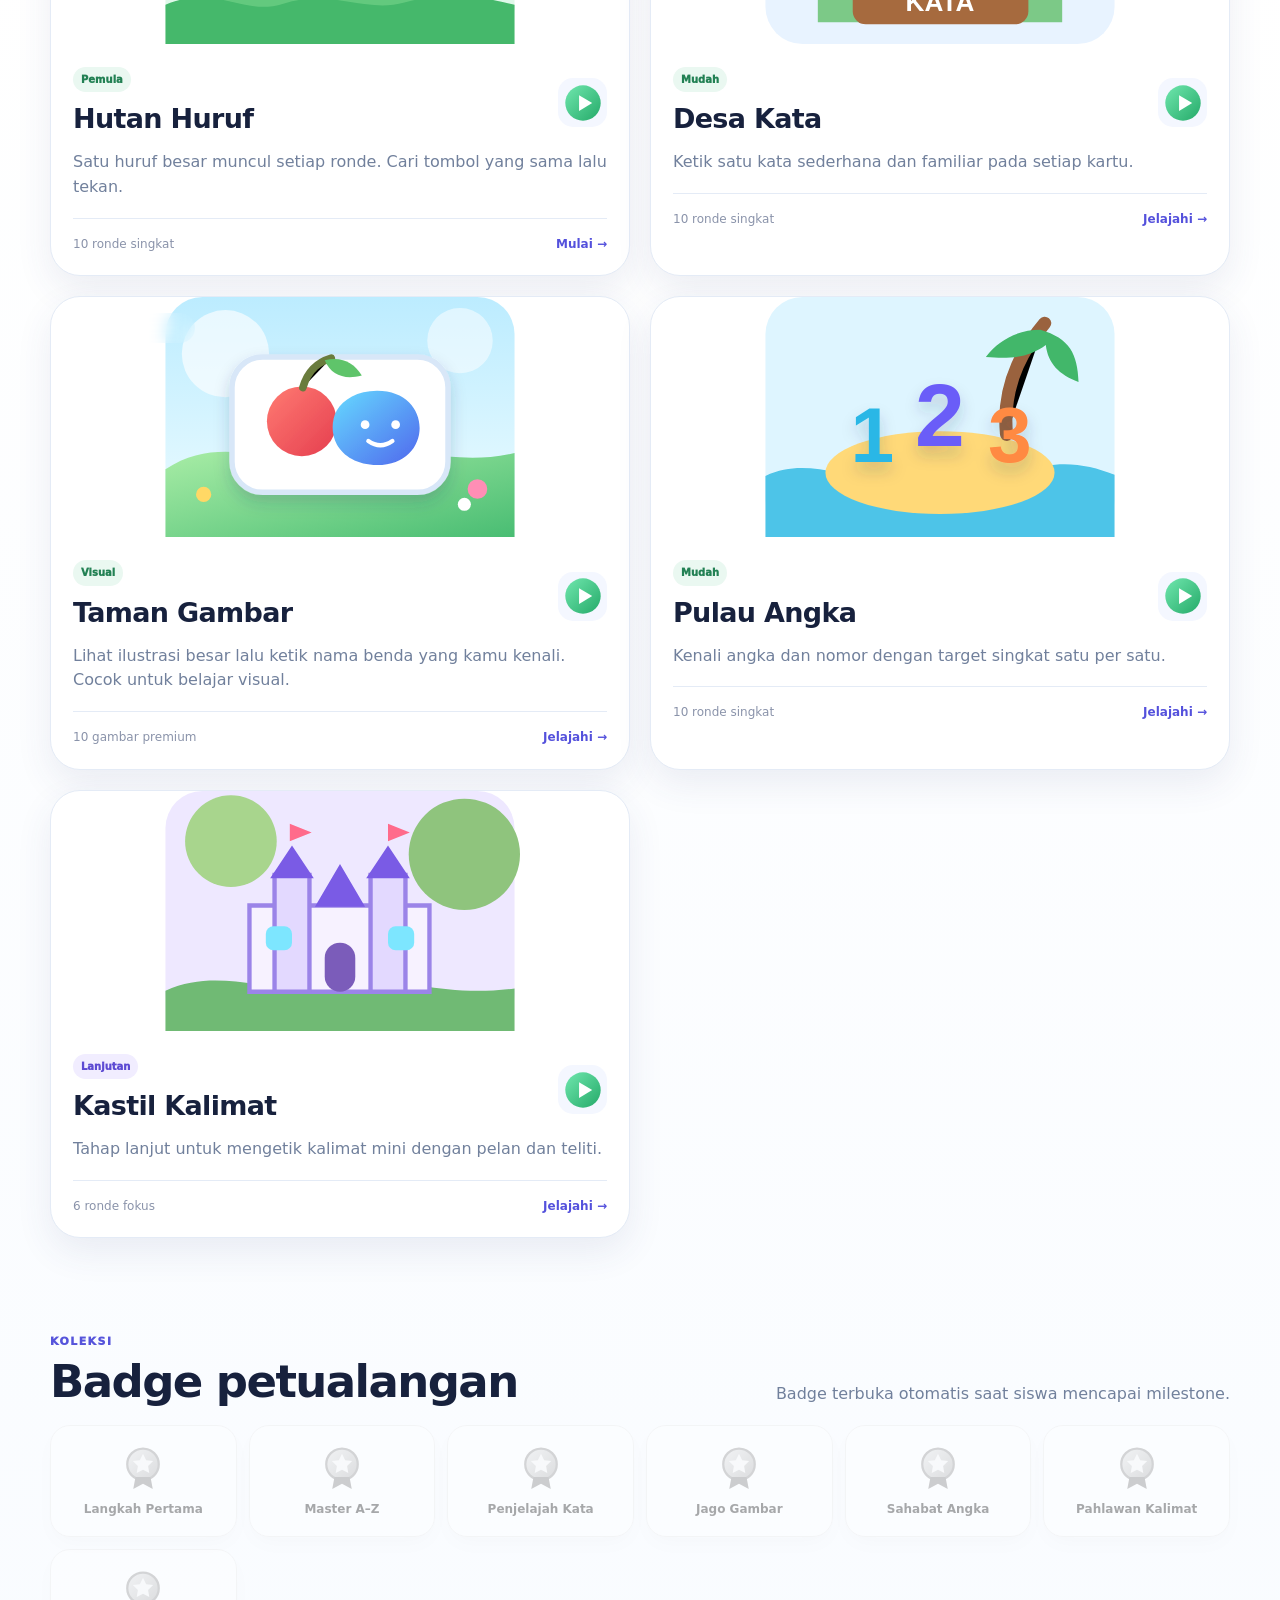
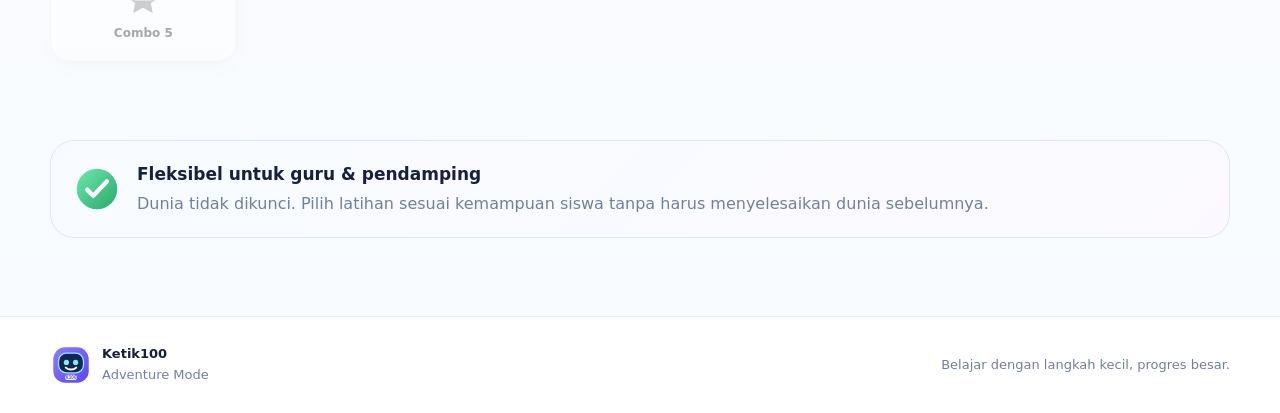
==== commit 1cb4ebc1: "feat(v1.3): add Picture Quest world to adventure map" ====
--- a/index.html
+++ b/index.html
@@ -71,7 +71,7 @@
     <section class="shell map-section" id="adventureMap" aria-labelledby="mapTitle">
       <div class="section-heading">
         <div><span class="section-kicker">PETA PETUALANGAN</span><h2 id="mapTitle">Pilih dunia untuk dimainkan</h2></div>
-        <p>Setiap dunia membuka halaman game khusus supaya siswa langsung fokus tanpa harus scroll panjang.</p>
+        <p>Lima dunia dengan aktivitas berbeda. Setiap dunia membuka halaman game khusus supaya siswa langsung fokus.</p>
       </div>
 
       <div class="world-grid">
@@ -93,8 +93,17 @@
           </div>
         </a>
 
+        <a class="world-card picture-world" href="game.html?mode=gambar" data-world="gambar">
+          <div class="world-visual"><svg role="img" aria-label="Ilustrasi Taman Gambar"><use href="assets/picture-quest.svg#world-picture"></use></svg><span class="world-chip">DUNIA 3 • BARU</span></div>
+          <div class="world-body">
+            <div class="world-title-row"><div><span class="difficulty easy">Visual</span><h3>Taman Gambar</h3></div><span class="play-orb"><svg><use href="assets/premium-icons.svg#play"></use></svg></span></div>
+            <p>Lihat ilustrasi besar lalu ketik nama benda yang kamu kenali. Cocok untuk belajar visual.</p>
+            <div class="world-footer"><span>10 gambar premium</span><b data-status-for="gambar">Coba Picture Quest →</b></div>
+          </div>
+        </a>
+
         <a class="world-card island-world" href="game.html?mode=angka" data-world="angka">
-          <div class="world-visual"><svg role="img" aria-label="Ilustrasi Pulau Angka"><use href="assets/premium-icons.svg#world-island"></use></svg><span class="world-chip">DUNIA 3</span></div>
+          <div class="world-visual"><svg role="img" aria-label="Ilustrasi Pulau Angka"><use href="assets/premium-icons.svg#world-island"></use></svg><span class="world-chip">DUNIA 4</span></div>
           <div class="world-body">
             <div class="world-title-row"><div><span class="difficulty easy">Mudah</span><h3>Pulau Angka</h3></div><span class="play-orb"><svg><use href="assets/premium-icons.svg#play"></use></svg></span></div>
             <p>Kenali angka dan nomor dengan target singkat satu per satu.</p>
@@ -103,7 +112,7 @@
         </a>
 
         <a class="world-card castle" href="game.html?mode=kalimat" data-world="kalimat">
-          <div class="world-visual"><svg role="img" aria-label="Ilustrasi Kastil Kalimat"><use href="assets/premium-icons.svg#world-castle"></use></svg><span class="world-chip">DUNIA 4</span></div>
+          <div class="world-visual"><svg role="img" aria-label="Ilustrasi Kastil Kalimat"><use href="assets/premium-icons.svg#world-castle"></use></svg><span class="world-chip">DUNIA 5</span></div>
           <div class="world-body">
             <div class="world-title-row"><div><span class="difficulty medium">Lanjutan</span><h3>Kastil Kalimat</h3></div><span class="play-orb"><svg><use href="assets/premium-icons.svg#play"></use></svg></span></div>
             <p>Tahap lanjut untuk mengetik kalimat mini dengan pelan dan teliti.</p>
@@ -122,6 +131,7 @@
         <article class="badge-card locked" data-badge="first-step"><svg><use href="assets/premium-icons.svg#badge"></use></svg><strong>Langkah Pertama</strong></article>
         <article class="badge-card locked" data-badge="alphabet-master"><svg><use href="assets/premium-icons.svg#badge"></use></svg><strong>Master A–Z</strong></article>
         <article class="badge-card locked" data-badge="word-explorer"><svg><use href="assets/premium-icons.svg#badge"></use></svg><strong>Penjelajah Kata</strong></article>
+        <article class="badge-card locked" data-badge="picture-explorer"><svg><use href="assets/premium-icons.svg#badge"></use></svg><strong>Jago Gambar</strong></article>
         <article class="badge-card locked" data-badge="number-friend"><svg><use href="assets/premium-icons.svg#badge"></use></svg><strong>Sahabat Angka</strong></article>
         <article class="badge-card locked" data-badge="sentence-hero"><svg><use href="assets/premium-icons.svg#badge"></use></svg><strong>Pahlawan Kalimat</strong></article>
         <article class="badge-card locked" data-badge="combo-five"><svg><use href="assets/premium-icons.svg#badge"></use></svg><strong>Combo 5</strong></article>
--- a/home.css
+++ b/home.css
@@ -1 +1 @@
-:root{--bg:#f7f8ff;--surface:#fff;--text:#20243a;--muted:#737892;--primary:#6d5dfc;--primary-dark:#5545e8;--border:#e5e8f5;--shadow:0 24px 70px rgba(70,63,145,.14);--success:#2ba36d}*{box-sizing:border-box}html{scroll-behavior:smooth}body{margin:0;min-width:320px;background:linear-gradient(180deg,#f7f8ff 0%,#fff 46%,#f8fbff 100%);color:var(--text);font-family:Inter,ui-rounded,"Nunito",system-ui,-apple-system,BlinkMacSystemFont,"Segoe UI",sans-serif;line-height:1.55}a{text-decoration:none;color:inherit}.shell{width:min(1180px,calc(100% - 32px));margin-inline:auto}.site-header{position:sticky;top:0;z-index:30;background:rgba(247,248,255,.9);backdrop-filter:blur(16px);border-bottom:1px solid rgba(229,232,245,.9)}.header-inner{min-height:76px;display:flex;align-items:center;justify-content:space-between;gap:16px}.brand{display:flex;align-items:center;gap:12px}.brand-mark{width:50px;aspect-ratio:1;display:grid;place-items:center;border-radius:16px;background:linear-gradient(145deg,#7c6cff,#5745ed);color:#fff;font-size:13px;font-weight:950;box-shadow:0 10px 28px rgba(109,93,252,.3)}.brand strong,.brand small{display:block}.brand strong{font-size:19px;line-height:1.05}.brand small{margin-top:4px;color:var(--muted);font-size:12px}.header-stats{display:flex;gap:8px}.header-stats span{padding:9px 12px;border:1px solid var(--border);border-radius:13px;background:#fff;font-size:13px;font-weight:850}.hero{display:grid;grid-template-columns:minmax(0,1.05fr) minmax(340px,.95fr);align-items:center;gap:clamp(36px,7vw,90px);padding-block:clamp(62px,8vw,110px)}.eyebrow{display:inline-block;color:var(--primary);font-size:12px;font-weight:950;letter-spacing:.12em}.hero h1{margin:14px 0 18px;font-size:clamp(44px,6.5vw,78px);line-height:1.01;letter-spacing:-.05em}.hero h1 span{color:var(--primary)}.hero p{max-width:680px;margin:0;color:var(--muted);font-size:clamp(17px,2vw,20px)}.primary-btn{margin-top:26px;min-height:52px;display:inline-flex;align-items:center;justify-content:center;padding:13px 20px;border-radius:16px;background:linear-gradient(135deg,#7666ff,#5a49ef);color:#fff;font-weight:950;box-shadow:0 12px 30px rgba(109,93,252,.28);transition:transform .18s ease,box-shadow .18s ease}.primary-btn:hover{transform:translateY(-2px);box-shadow:0 16px 36px rgba(109,93,252,.34)}.hero-scene{position:relative;min-height:430px;border:1px solid #dfdcff;border-radius:40px;background:linear-gradient(180deg,#dff5ff 0%,#eef4ff 55%,#e4e0ff 100%);overflow:hidden;box-shadow:var(--shadow)}.hero-scene:after{content:"";position:absolute;left:-8%;right:-8%;bottom:-18%;height:42%;border-radius:50% 50% 0 0;background:linear-gradient(180deg,#91d88b,#6abc6a)}.cloud{position:absolute;width:100px;height:30px;border-radius:999px;background:rgba(255,255,255,.9)}.cloud:before,.cloud:after{content:"";position:absolute;border-radius:50%;background:inherit}.cloud:before{width:45px;height:45px;left:18px;top:-20px}.cloud:after{width:55px;height:55px;right:12px;top:-28px}.cloud-a{left:10%;top:13%}.cloud-b{right:8%;top:23%;transform:scale(.8)}.island{position:absolute;z-index:2;width:100px;height:100px;display:grid;place-items:center;border-radius:34px;background:rgba(255,255,255,.82);box-shadow:0 18px 35px rgba(50,69,125,.14);font-size:42px;animation:floaty 4.4s ease-in-out infinite}.island span{position:absolute;bottom:8px;padding:3px 7px;border-radius:999px;background:#fff;color:#454762;font-size:12px;font-weight:950}.island-a{left:10%;bottom:22%}.island-b{left:37%;top:18%;animation-delay:-1.2s}.island-c{right:10%;bottom:18%;animation-delay:-2.1s}.island-d{right:18%;top:8%;transform:scale(.82);animation-delay:-3s}.kibo-float{position:absolute;z-index:4;left:47%;bottom:20%;font-size:74px;filter:drop-shadow(0 16px 10px rgba(48,54,99,.16));animation:kiboBounce 2.4s ease-in-out infinite}@keyframes floaty{0%,100%{transform:translateY(0) rotate(-2deg)}50%{transform:translateY(-12px) rotate(3deg)}}@keyframes kiboBounce{0%,100%{transform:translateY(0)}50%{transform:translateY(-10px)}}.profile-section{padding-bottom:42px}.profile-card{display:grid;grid-template-columns:auto minmax(0,1fr) auto;gap:22px;align-items:center;padding:24px;border:1px solid var(--border);border-radius:28px;background:#fff;box-shadow:0 14px 45px rgba(68,73,135,.08)}.kibo-avatar{width:86px;aspect-ratio:1;display:grid;place-items:center;border-radius:24px;background:linear-gradient(145deg,#ece9ff,#e4f7ff);font-size:48px}.profile-copy h2{margin:3px 0 5px;font-size:26px}.profile-copy p{margin:0;color:var(--muted)}.xp-row{display:flex;justify-content:space-between;gap:12px;margin-top:14px;color:var(--muted);font-size:12px;font-weight:850}.xp-track{height:10px;margin-top:7px;border-radius:999px;background:#eceef8;overflow:hidden}.xp-track div{height:100%;width:0;border-radius:inherit;background:linear-gradient(90deg,#6d5dfc,#5fd0de);transition:width .3s ease}.profile-stats{display:grid;grid-template-columns:repeat(2,minmax(80px,1fr));gap:8px}.profile-stats div{padding:12px;border-radius:16px;background:#f7f8fc;text-align:center}.profile-stats span,.profile-stats strong{display:block}.profile-stats span{color:var(--muted);font-size:11px;font-weight:800}.profile-stats strong{margin-top:2px;font-size:22px}.map-section,.badge-section{padding-block:44px 76px}.section-heading{display:flex;align-items:end;justify-content:space-between;gap:30px;margin-bottom:24px}.section-heading h2{margin:5px 0 0;font-size:clamp(30px,4vw,44px);line-height:1.08;letter-spacing:-.03em}.section-heading p{max-width:500px;margin:0;color:var(--muted)}.world-grid{display:grid;grid-template-columns:repeat(2,minmax(0,1fr));gap:18px}.world-card{min-width:0;display:grid;grid-template-columns:190px minmax(0,1fr);overflow:hidden;border:1px solid var(--border);border-radius:28px;background:#fff;box-shadow:0 12px 36px rgba(68,73,135,.08);transition:transform .18s ease,box-shadow .18s ease,border-color .18s ease}.world-card:hover{transform:translateY(-4px);box-shadow:0 20px 45px rgba(68,73,135,.13)}.world-card.completed{border-color:#9eddbf}.world-art{position:relative;min-height:210px;display:grid;place-items:center;overflow:hidden}.forest .world-art{background:linear-gradient(145deg,#ddf7e8,#c8edd6)}.village .world-art{background:linear-gradient(145deg,#e8f2ff,#d6e6ff)}.island-world .world-art{background:linear-gradient(145deg,#fff1d9,#ffe1af)}.castle .world-art{background:linear-gradient(145deg,#eee8ff,#dcd0ff)}.big-icon{font-size:72px;filter:drop-shadow(0 10px 8px rgba(56,59,97,.12))}.world-symbol{position:absolute;right:16px;bottom:14px;padding:8px 11px;border-radius:14px;background:rgba(255,255,255,.9);font-weight:950}.spark{position:absolute;font-size:20px;animation:spark 2.4s ease-in-out infinite}.s1{left:18px;top:18px}.s2{right:22px;top:28px;animation-delay:-1s}@keyframes spark{0%,100%{opacity:.45;transform:scale(.8) rotate(0)}50%{opacity:1;transform:scale(1.2) rotate(20deg)}}.world-body{padding:22px}.world-number{color:var(--primary);font-size:11px;font-weight:950;letter-spacing:.13em}.world-body h3{margin:6px 0 8px;font-size:26px}.world-body p{margin:0;color:var(--muted)}.world-footer{display:flex;justify-content:space-between;align-items:center;gap:12px;margin-top:18px;padding-top:16px;border-top:1px solid var(--border);font-size:12px}.world-footer b{color:var(--primary)}.badge-section{padding-top:14px}.compact-heading{margin-bottom:18px}.badge-grid{display:grid;grid-template-columns:repeat(6,1fr);gap:12px}.badge-card{padding:18px 12px;border:1px solid var(--border);border-radius:20px;background:#fff;text-align:center}.badge-card span{display:block;font-size:34px}.badge-card strong{display:block;margin-top:8px;font-size:12px}.badge-card.locked{filter:grayscale(1);opacity:.45}.badge-card.unlocked{border-color:#d3cdfd;background:#faf9ff;box-shadow:0 10px 26px rgba(109,93,252,.09)}.teacher-section{padding-bottom:74px}.teacher-card{display:flex;gap:16px;align-items:flex-start;padding:20px 22px;border:1px solid #dfe3f2;border-radius:22px;background:#f8f9fe}.teacher-icon{font-size:32px}.teacher-card strong{font-size:17px}.teacher-card p{margin:4px 0 0;color:var(--muted)}footer{border-top:1px solid var(--border);background:#fff}.footer-inner{min-height:90px;display:flex;align-items:center;justify-content:space-between;gap:20px;color:var(--muted);font-size:13px}.footer-inner strong{color:var(--text)}@media(max-width:900px){.hero{grid-template-columns:1fr}.hero-scene{min-height:360px}.profile-card{grid-template-columns:auto 1fr}.profile-stats{grid-column:1/-1;grid-template-columns:repeat(4,1fr)}.world-grid{grid-template-columns:1fr}.badge-grid{grid-template-columns:repeat(3,1fr)}}@media(max-width:640px){.shell{width:min(100% - 22px,1180px)}.header-inner{min-height:68px}.brand small{display:none}.header-stats span{padding:7px 9px}.hero{padding-block:44px 52px}.hero h1{font-size:42px}.hero-scene{min-height:300px}.island{width:76px;height:76px;border-radius:24px;font-size:32px}.kibo-float{font-size:56px}.profile-card{grid-template-columns:1fr;text-align:center;padding:18px}.kibo-avatar{margin:auto}.profile-stats{grid-template-columns:repeat(2,1fr)}.section-heading{display:block}.section-heading p{margin-top:10px}.world-card{grid-template-columns:1fr}.world-art{min-height:160px}.world-body{padding:18px}.badge-grid{grid-template-columns:repeat(2,1fr)}.footer-inner{min-height:100px;display:block;padding-block:24px}.footer-inner span{display:block;margin-top:4px}}@media(max-width:380px){.hero h1{font-size:36px}.header-stats{gap:5px}.header-stats span{font-size:12px}.badge-grid{grid-template-columns:1fr 1fr}.world-body h3{font-size:23px}}@media(prefers-reduced-motion:reduce){*,*:before,*:after{animation:none!important;scroll-behavior:auto!important;transition:none!important}}
+:root{--bg:#f5f9ff;--surface:#fff;--surface-2:#f8fbff;--text:#17213d;--muted:#71809c;--primary:#5d5cf4;--primary-2:#7f72ff;--blue:#3aa9ff;--green:#35bb75;--gold:#ffb23e;--border:#e4ebf6;--shadow:0 24px 70px rgba(50,72,125,.14);--shadow-soft:0 14px 36px rgba(50,72,125,.09)}*{box-sizing:border-box}html{scroll-behavior:smooth}body{margin:0;min-width:320px;background:radial-gradient(circle at 20% 0,#eaf7ff 0,transparent 30%),linear-gradient(180deg,#f7fbff 0%,#fff 42%,#f8fbff 100%);color:var(--text);font-family:Inter,ui-rounded,"Nunito",system-ui,-apple-system,BlinkMacSystemFont,"Segoe UI",sans-serif;line-height:1.55}a{text-decoration:none;color:inherit}svg{display:block}.shell{width:min(1180px,calc(100% - 32px));margin-inline:auto}.site-header{position:sticky;top:0;z-index:30;background:rgba(248,251,255,.88);backdrop-filter:blur(18px);border-bottom:1px solid rgba(222,232,246,.9)}.header-inner{min-height:78px;display:flex;align-items:center;justify-content:space-between;gap:16px}.brand{display:flex;align-items:center;gap:12px}.brand-logo{width:50px;height:50px;filter:drop-shadow(0 8px 14px rgba(79,95,194,.16))}.brand strong,.brand small{display:block}.brand strong{font-size:20px;line-height:1.05;letter-spacing:-.02em}.brand small{margin-top:3px;color:var(--muted);font-size:12px}.header-stats{display:flex;align-items:center;gap:8px}.header-stats span{min-height:44px;display:inline-flex;align-items:center;gap:7px;padding:8px 12px;border:1px solid var(--border);border-radius:14px;background:#fff;box-shadow:0 8px 20px rgba(53,73,120,.06);font-weight:900}.header-stats svg{width:24px;height:24px}.level-pill{background:linear-gradient(135deg,#f1efff,#e8f4ff)!important;color:#4d4bd5}.hero{display:grid;grid-template-columns:minmax(0,1.05fr) minmax(360px,.95fr);align-items:center;gap:clamp(42px,7vw,92px);padding-block:clamp(62px,8vw,112px)}.eyebrow-pill,.section-kicker{display:inline-flex;align-items:center;width:max-content}.eyebrow-pill{padding:8px 12px;border:1px solid #d9dcff;border-radius:999px;background:linear-gradient(135deg,#f0efff,#eef8ff);color:#5955e5;font-size:12px;font-weight:950;letter-spacing:.1em}.hero h1{margin:16px 0 18px;max-width:700px;font-size:clamp(46px,6.5vw,80px);line-height:1;letter-spacing:-.055em}.hero h1 span{background:linear-gradient(90deg,#5e5bf5,#38a9f8);-webkit-background-clip:text;background-clip:text;color:transparent}.hero p{max-width:670px;margin:0;color:var(--muted);font-size:clamp(17px,2vw,20px)}.hero-actions{display:flex;align-items:center;flex-wrap:wrap;gap:16px;margin-top:28px}.primary-btn{min-height:54px;display:inline-flex;align-items:center;justify-content:center;gap:10px;padding:12px 20px;border-radius:17px;background:linear-gradient(135deg,#6f66ff,#4f55e9);color:#fff;font-weight:950;box-shadow:0 14px 30px rgba(87,85,232,.3);transition:transform .18s ease,box-shadow .18s ease}.primary-btn svg{width:29px;height:29px}.primary-btn:hover{transform:translateY(-2px);box-shadow:0 18px 38px rgba(87,85,232,.36)}.safe-note{color:var(--muted);font-size:13px;font-weight:800}.feature-row{display:flex;flex-wrap:wrap;gap:10px;margin-top:22px}.feature-row span{display:inline-flex;align-items:center;gap:8px;padding:9px 12px;border:1px solid var(--border);border-radius:999px;background:#fff;color:#66718b;font-size:13px;font-weight:800}.feature-row b{width:23px;height:23px;display:grid;place-items:center;border-radius:50%;background:#eef0ff;color:#5654dc;font-size:11px}.hero-stage{position:relative;min-height:465px;border:1px solid #dce7f7;border-radius:42px;background:radial-gradient(circle at 30% 18%,rgba(255,255,255,.95),transparent 28%),linear-gradient(180deg,#cfefff 0%,#e8f5ff 46%,#dff1dd 100%);overflow:hidden;box-shadow:var(--shadow)}.hero-stage:before{content:"";position:absolute;left:-8%;right:-8%;bottom:-18%;height:43%;border-radius:50% 50% 0 0;background:linear-gradient(180deg,#78d28a,#4eb869)}.hero-kibo{position:absolute;z-index:3;width:260px;height:260px;left:50%;bottom:42px;transform:translateX(-50%);filter:drop-shadow(0 22px 16px rgba(57,73,122,.18));animation:kiboFloat 3.3s ease-in-out infinite}.mascot-bubble{position:absolute;z-index:4;right:28px;top:30px;max-width:190px;padding:14px 16px;border-radius:20px 20px 6px 20px;background:#fff;box-shadow:var(--shadow-soft)}.mascot-bubble strong,.mascot-bubble span{display:block}.mascot-bubble strong{font-size:14px}.mascot-bubble span{margin-top:3px;color:var(--muted);font-size:12px}.floating-token{position:absolute;z-index:4;display:grid;place-items:center;border-radius:22px;background:rgba(255,255,255,.85);backdrop-filter:blur(10px);box-shadow:0 14px 28px rgba(55,72,118,.14);animation:tokenFloat 4s ease-in-out infinite}.floating-token svg{width:54px;height:54px}.token-star{left:25px;top:55px;width:76px;height:76px}.token-xp{right:30px;bottom:40px;width:72px;height:72px;animation-delay:-1.4s}.sky-dot{position:absolute;border-radius:50%;background:rgba(255,255,255,.7)}.d1{width:20px;height:20px;left:15%;top:18%}.d2{width:12px;height:12px;right:18%;top:35%}.d3{width:15px;height:15px;left:30%;bottom:30%}@keyframes kiboFloat{0%,100%{transform:translateX(-50%) translateY(0)}50%{transform:translateX(-50%) translateY(-10px)}}@keyframes tokenFloat{0%,100%{transform:translateY(0) rotate(-3deg)}50%{transform:translateY(-10px) rotate(4deg)}}.profile-section{padding-bottom:46px}.profile-card{display:grid;grid-template-columns:auto minmax(0,1fr) auto;gap:22px;align-items:center;padding:24px;border:1px solid var(--border);border-radius:30px;background:linear-gradient(180deg,#fff,#fbfdff);box-shadow:var(--shadow-soft)}.profile-mascot{width:92px;height:92px;border-radius:25px;background:linear-gradient(145deg,#eef4ff,#edf0ff);display:grid;place-items:center}.profile-mascot svg{width:86px;height:86px}.section-kicker{color:#5654db;font-size:11px;font-weight:950;letter-spacing:.13em}.profile-copy h2{margin:4px 0 4px;font-size:28px;letter-spacing:-.025em}.profile-copy p{margin:0;color:var(--muted)}.xp-row{display:flex;justify-content:space-between;gap:12px;margin-top:14px;color:var(--muted);font-size:12px;font-weight:850}.xp-track{height:10px;margin-top:7px;border-radius:999px;background:#e9eef8;overflow:hidden}.xp-track div{height:100%;width:0;border-radius:inherit;background:linear-gradient(90deg,#665ff4,#4fcce9);transition:width .3s ease}.profile-stats{display:grid;grid-template-columns:repeat(2,minmax(88px,1fr));gap:9px}.profile-stats div{padding:13px;border:1px solid #edf1f7;border-radius:18px;background:#f8faff;text-align:center}.profile-stats span,.profile-stats strong{display:block}.profile-stats span{color:var(--muted);font-size:10px;font-weight:850}.profile-stats strong{margin-top:3px;font-size:23px}.map-section,.badge-section{padding-block:46px 78px}.section-heading{display:flex;align-items:end;justify-content:space-between;gap:30px;margin-bottom:24px}.section-heading h2{margin:5px 0 0;font-size:clamp(31px,4vw,45px);line-height:1.08;letter-spacing:-.035em}.section-heading p{max-width:500px;margin:0;color:var(--muted)}.world-grid{display:grid;grid-template-columns:repeat(2,minmax(0,1fr));gap:20px}.world-card{min-width:0;overflow:hidden;border:1px solid var(--border);border-radius:30px;background:#fff;box-shadow:var(--shadow-soft);transition:transform .2s ease,box-shadow .2s ease,border-color .2s ease}.world-card:hover{transform:translateY(-5px);box-shadow:0 24px 52px rgba(50,72,125,.14)}.world-card.completed{border-color:#9bdfbc}.world-visual{position:relative;min-height:240px;overflow:hidden}.world-visual>svg{width:100%;height:100%;min-height:240px}.world-chip{position:absolute;left:16px;top:16px;padding:7px 10px;border-radius:999px;background:rgba(255,255,255,.9);backdrop-filter:blur(8px);color:#4f5680;font-size:10px;font-weight:950;letter-spacing:.12em;box-shadow:0 8px 22px rgba(47,66,112,.1)}.world-body{padding:22px}.world-title-row{display:flex;align-items:center;justify-content:space-between;gap:14px}.difficulty{display:inline-flex;padding:5px 8px;border-radius:999px;font-size:10px;font-weight:950}.difficulty.easy{background:#eaf8f1;color:#238154}.difficulty.medium{background:#f1edff;color:#5d4bd3}.world-body h3{margin:6px 0 0;font-size:27px;letter-spacing:-.025em}.play-orb{width:49px;height:49px;display:grid;place-items:center;border-radius:15px;background:#f4f7ff}.play-orb svg{width:42px;height:42px}.world-body p{margin:10px 0 0;color:var(--muted)}.world-footer{display:flex;justify-content:space-between;align-items:center;gap:12px;margin-top:18px;padding-top:16px;border-top:1px solid var(--border);font-size:12px}.world-footer span{color:#8a93aa}.world-footer b{color:#5451dc}.badge-section{padding-top:12px}.compact-heading{margin-bottom:18px}.badge-grid{display:grid;grid-template-columns:repeat(6,1fr);gap:12px}.badge-card{padding:18px 12px;border:1px solid var(--border);border-radius:20px;background:#fff;text-align:center;box-shadow:0 8px 22px rgba(49,70,119,.05)}.badge-card svg{width:48px;height:48px;margin:auto}.badge-card strong{display:block;margin-top:8px;font-size:12px}.badge-card.locked{filter:grayscale(1);opacity:.38}.badge-card.unlocked{border-color:#d5d0ff;background:linear-gradient(180deg,#fff,#faf9ff);box-shadow:0 12px 28px rgba(95,82,220,.1)}.teacher-section{padding-bottom:78px}.teacher-card{display:flex;gap:16px;align-items:center;padding:20px 22px;border:1px solid #dce7f4;border-radius:24px;background:linear-gradient(135deg,#f7fbff,#fbf9ff)}.teacher-icon{width:48px;height:48px;flex:0 0 auto}.teacher-icon svg{width:100%;height:100%}.teacher-card strong{font-size:17px}.teacher-card p{margin:4px 0 0;color:var(--muted)}footer{border-top:1px solid var(--border);background:#fff}.footer-inner{min-height:96px;display:flex;align-items:center;justify-content:space-between;gap:20px;color:var(--muted);font-size:13px}.footer-brand{display:flex;align-items:center;gap:10px}.footer-brand svg{width:42px;height:42px}.footer-brand strong,.footer-brand span{display:block}.footer-brand strong{color:var(--text)}@media(max-width:920px){.hero{grid-template-columns:1fr}.hero-stage{min-height:390px}.profile-card{grid-template-columns:auto 1fr}.profile-stats{grid-column:1/-1;grid-template-columns:repeat(4,1fr)}.world-grid{grid-template-columns:1fr}.badge-grid{grid-template-columns:repeat(3,1fr)}}@media(max-width:640px){.shell{width:min(100% - 22px,1180px)}.header-inner{min-height:70px}.brand small{display:none}.header-stats span{padding:7px 9px}.hero{padding-block:44px 50px}.hero h1{font-size:42px}.hero-stage{min-height:330px;border-radius:30px}.hero-kibo{width:205px;height:205px;bottom:32px}.mascot-bubble{right:16px;top:16px;max-width:155px;padding:11px 13px}.floating-token{transform:scale(.85)}.profile-card{grid-template-columns:1fr;text-align:center;padding:18px}.profile-mascot{margin:auto}.profile-stats{grid-template-columns:repeat(2,1fr)}.section-heading{display:block}.section-heading p{margin-top:10px}.world-visual{min-height:190px}.world-visual>svg{min-height:190px}.world-body{padding:18px}.badge-grid{grid-template-columns:repeat(2,1fr)}.footer-inner{min-height:110px;display:block;padding-block:24px}.footer-inner>span{display:block;margin-top:8px}}@media(max-width:380px){.hero h1{font-size:36px}.header-stats{gap:5px}.header-stats span{font-size:12px}.world-body h3{font-size:24px}.feature-row span{width:100%}}@media(prefers-reduced-motion:reduce){*,*:before,*:after{animation:none!important;scroll-behavior:auto!important;transition:none!important}}
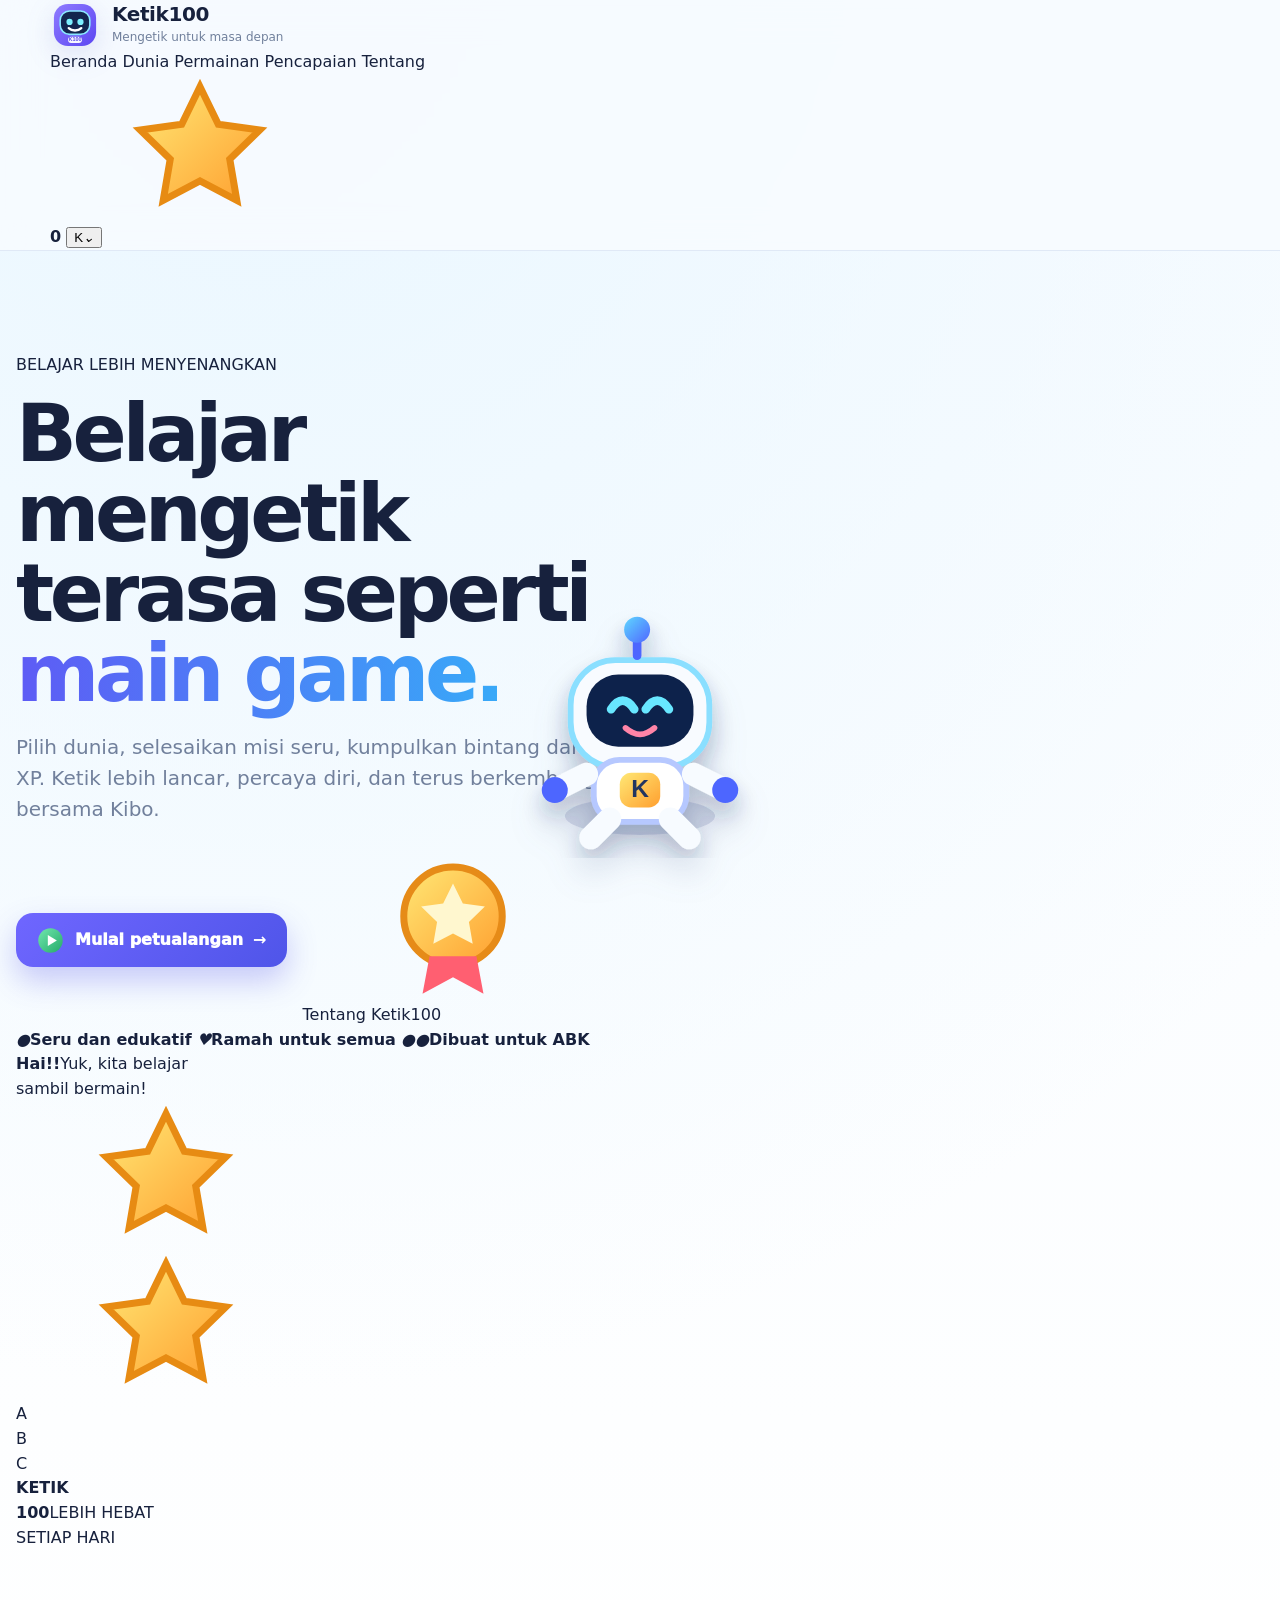
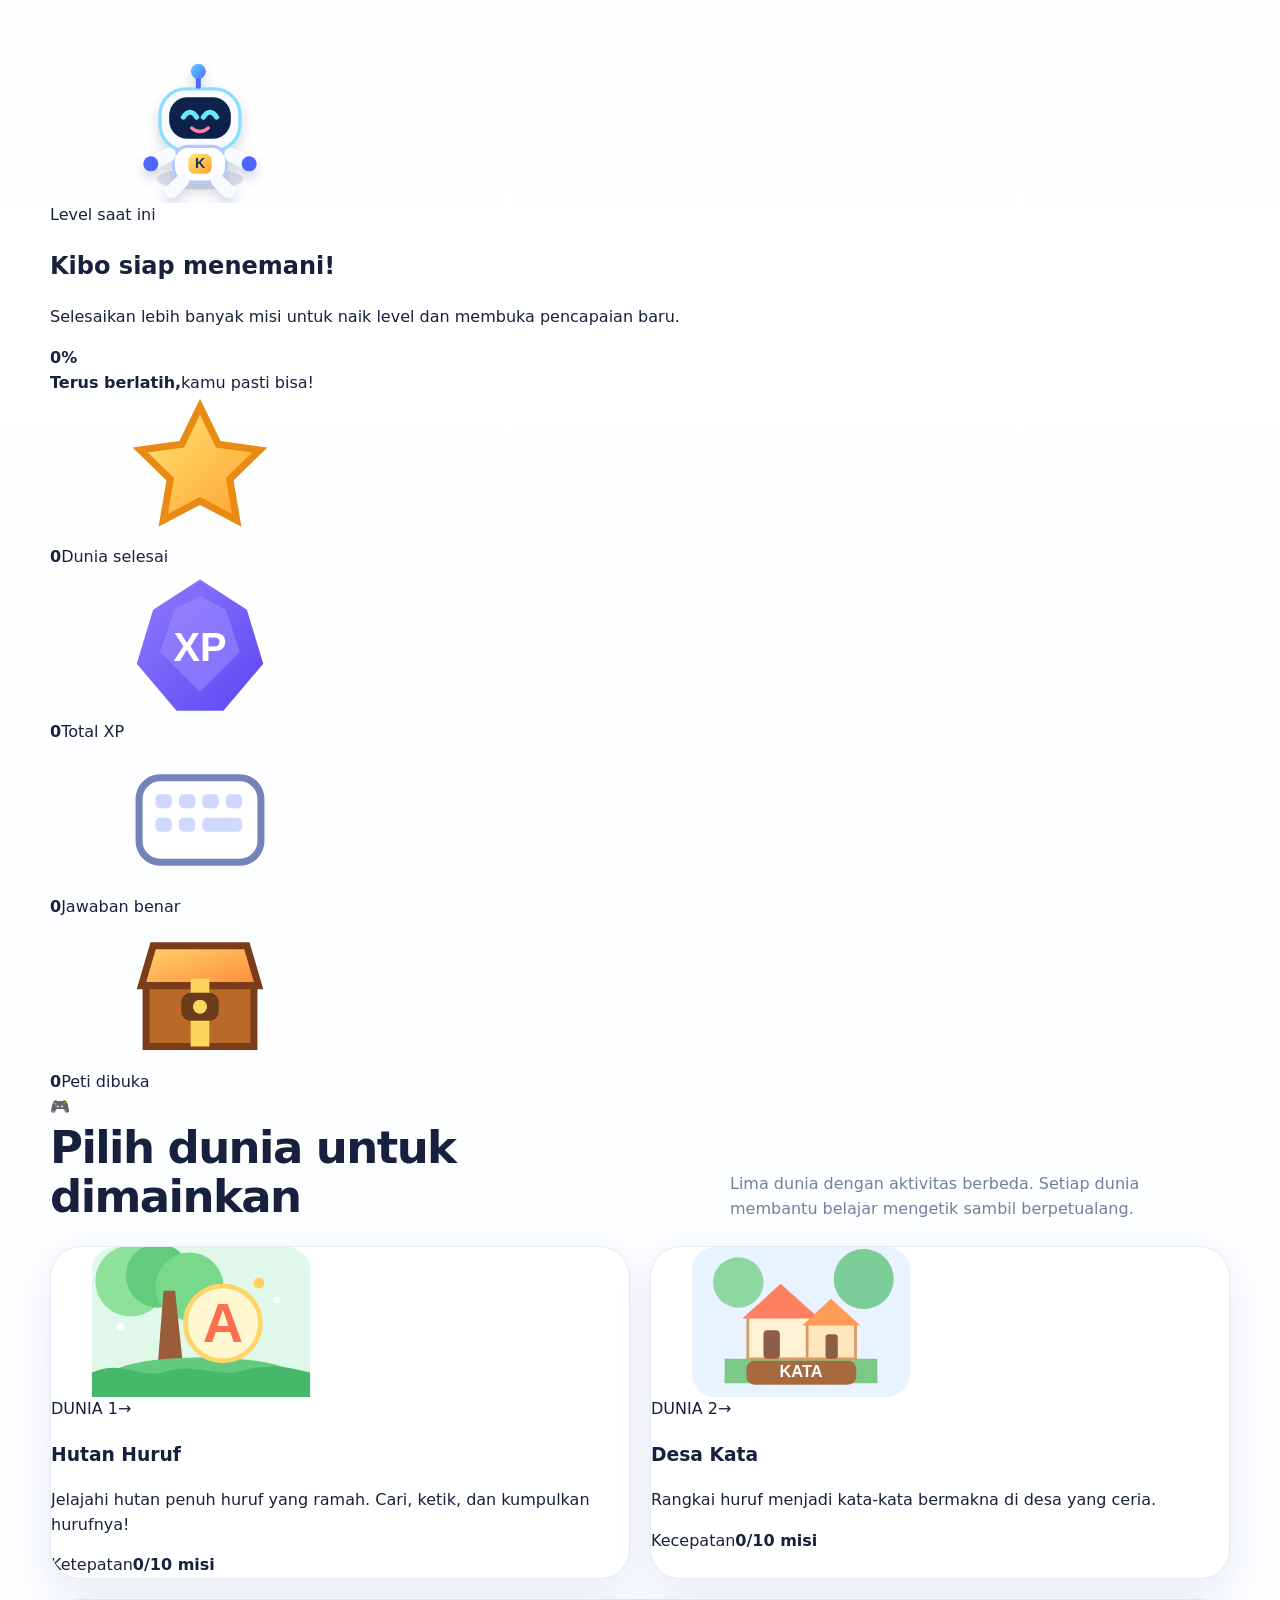
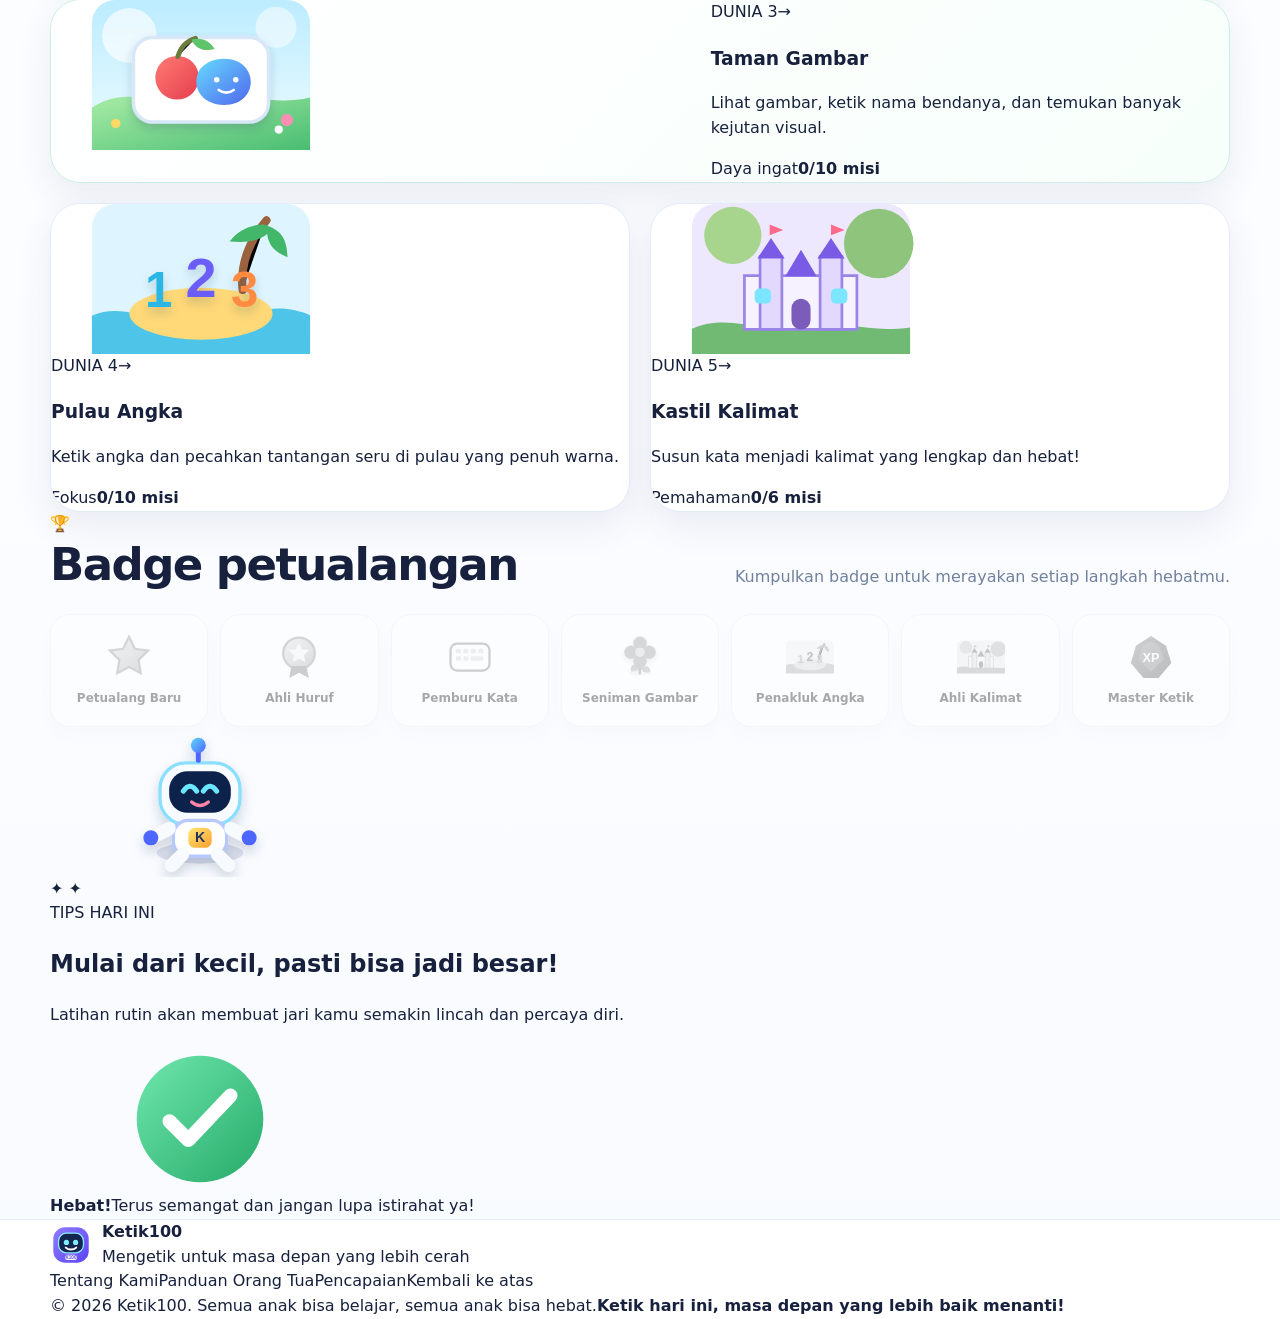
==== commit c94d1657: "feat: redesign Ketik100 premium home v1.5" ====
--- a/index.html
+++ b/index.html
@@ -3,147 +3,181 @@
 <head>
   <meta charset="utf-8" />
   <meta name="viewport" content="width=device-width,initial-scale=1,viewport-fit=cover" />
-  <meta name="theme-color" content="#eef6ff" />
-  <meta name="description" content="Ketik100 Adventure Mode — game belajar mengetik ramah ABK dengan tampilan premium dan responsif." />
-  <title>Ketik100 — Adventure Map</title>
+  <meta name="theme-color" content="#f7fbff" />
+  <meta name="description" content="Ketik100 — game belajar mengetik ramah ABK dengan petualangan visual, progres positif, dan tampilan premium." />
+  <title>Ketik100 — Belajar Mengetik Jadi Petualangan</title>
   <link rel="icon" href="favicon.svg" type="image/svg+xml" />
   <link rel="stylesheet" href="home.css" />
 </head>
 <body>
   <header class="site-header">
-    <div class="shell header-inner">
-      <a class="brand" href="index.html" aria-label="Ketik100 beranda">
+    <div class="shell nav-wrap">
+      <a class="brand" href="#beranda" aria-label="Ketik100 Beranda">
         <svg class="brand-logo" aria-hidden="true"><use href="assets/premium-icons.svg#logo"></use></svg>
-        <span><strong>Ketik100</strong><small>Adventure Mode</small></span>
+        <span><strong>Ketik100</strong><small>Mengetik untuk masa depan</small></span>
       </a>
-      <div class="header-stats" aria-label="Progres pemain">
-        <span><svg><use href="assets/premium-icons.svg#star"></use></svg><b id="headerStars">0</b></span>
-        <span class="level-pill">LV <b id="headerLevel">1</b></span>
+
+      <nav class="main-nav" aria-label="Navigasi utama">
+        <a class="active" href="#beranda">Beranda</a>
+        <a href="#dunia">Dunia Permainan</a>
+        <a href="#pencapaian">Pencapaian</a>
+        <a href="#tentang">Tentang</a>
+      </nav>
+
+      <div class="nav-actions">
+        <span class="star-pill" aria-label="Total bintang">
+          <svg><use href="assets/premium-icons.svg#star"></use></svg>
+          <b id="headerStars">0</b>
+        </span>
+        <button class="avatar-btn" type="button" aria-label="Profil pemain"><span>K</span><i>⌄</i></button>
       </div>
     </div>
   </header>
 
   <main>
-    <section class="hero shell">
-      <div class="hero-copy">
-        <span class="eyebrow-pill">ADVENTURE MODE</span>
-        <h1>Belajar mengetik terasa seperti <span>main game.</span></h1>
-        <p>Pilih dunia, selesaikan misi singkat, kumpulkan bintang dan XP, lalu buka badge baru bersama Kibo.</p>
-        <div class="hero-actions">
-          <a class="primary-btn" href="#adventureMap"><svg><use href="assets/premium-icons.svg#play"></use></svg>Mulai petualangan</a>
-          <span class="safe-note">Tanpa game over • tanpa tekanan waktu</span>
+    <section class="hero" id="beranda">
+      <div class="shell hero-grid">
+        <div class="hero-copy">
+          <span class="hero-kicker">BELAJAR LEBIH MENYENANGKAN</span>
+          <h1>Belajar mengetik<br />terasa seperti <span>main game.</span></h1>
+          <p>Pilih dunia, selesaikan misi seru, kumpulkan bintang dan XP. Ketik lebih lancar, percaya diri, dan terus berkembang bersama Kibo.</p>
+          <div class="hero-actions">
+            <a class="primary-btn" href="#dunia"><svg><use href="assets/premium-icons.svg#play"></use></svg><span>Mulai petualangan</span><b>→</b></a>
+            <a class="secondary-btn" href="#tentang"><svg><use href="assets/premium-icons.svg#badge"></use></svg><span>Tentang Ketik100</span></a>
+          </div>
+          <div class="hero-benefits" aria-label="Keunggulan Ketik100">
+            <span><i class="benefit-icon game">●</i><b>Seru dan edukatif</b></span>
+            <span><i class="benefit-icon heart">♥</i><b>Ramah untuk semua</b></span>
+            <span><i class="benefit-icon people">●●</i><b>Dibuat untuk ABK</b></span>
+          </div>
         </div>
-        <div class="feature-row" aria-label="Keunggulan Ketik100">
-          <span><b>1</b>Satu soal satu fokus</span>
-          <span><b>2</b>Reward positif</span>
-          <span><b>3</b>Ramah HP & desktop</span>
-        </div>
-      </div>
 
-      <div class="hero-stage" aria-label="Kibo, teman belajar Ketik100">
-        <div class="sky-dot d1"></div><div class="sky-dot d2"></div><div class="sky-dot d3"></div>
-        <div class="mascot-bubble"><strong>Hai! Aku Kibo.</strong><span>Ayo pilih dunia pertama!</span></div>
-        <svg class="hero-kibo" role="img" aria-label="Maskot Kibo"><use href="assets/premium-icons.svg#kibo"></use></svg>
-        <div class="floating-token token-star"><svg><use href="assets/premium-icons.svg#star"></use></svg></div>
-        <div class="floating-token token-xp"><svg><use href="assets/premium-icons.svg#xp"></use></svg></div>
-      </div>
-    </section>
-
-    <section class="shell profile-section" aria-labelledby="profileTitle">
-      <div class="profile-card">
-        <div class="profile-mascot"><svg aria-hidden="true"><use href="assets/premium-icons.svg#kibo"></use></svg></div>
-        <div class="profile-copy">
-          <span class="section-kicker">TEMAN PETUALANGAN</span>
-          <h2 id="profileTitle">Kibo siap menemani</h2>
-          <p id="mascotSpeech">Hai! Aku Kibo. Ayo mulai dari Hutan Huruf!</p>
-          <div class="xp-row"><span>XP Level</span><strong id="xpText">0 / 500</strong></div>
-          <div class="xp-track"><div id="xpBar"></div></div>
-        </div>
-        <div class="profile-stats">
-          <div><span>Level</span><strong id="profileLevel">1</strong></div>
-          <div><span>Bintang</span><strong id="profileStars">0</strong></div>
-          <div><span>Benar</span><strong id="profileCorrect">0</strong></div>
-          <div><span>Peti</span><strong id="profileChests">0</strong></div>
+        <div class="hero-visual" aria-label="Kibo, teman belajar Ketik100">
+          <div class="cloud c1"></div><div class="cloud c2"></div>
+          <div class="speech-bubble"><strong>Hai!!</strong><span>Yuk, kita belajar<br />sambil bermain!</span></div>
+          <svg class="hero-kibo" role="img" aria-label="Maskot Kibo"><use href="assets/premium-icons.svg#kibo"></use></svg>
+          <div class="float-star s1"><svg><use href="assets/premium-icons.svg#star"></use></svg></div>
+          <div class="float-star s2"><svg><use href="assets/premium-icons.svg#star"></use></svg></div>
+          <div class="letter-block block-a">A</div><div class="letter-block block-b">B</div><div class="letter-block block-c">C</div>
+          <div class="wood-sign"><strong>KETIK<br />100</strong><span>LEBIH HEBAT<br />SETIAP HARI</span></div>
         </div>
       </div>
     </section>
 
-    <section class="shell map-section" id="adventureMap" aria-labelledby="mapTitle">
+    <section class="shell progress-section" aria-labelledby="progressTitle">
+      <div class="progress-card">
+        <div class="progress-main">
+          <div class="progress-mascot"><svg><use href="assets/premium-icons.svg#kibo"></use></svg></div>
+          <div class="progress-copy">
+            <span>Level saat ini</span>
+            <h2 id="progressTitle">Kibo siap menemani!</h2>
+            <p id="mascotSpeech">Selesaikan lebih banyak misi untuk naik level dan membuka pencapaian baru.</p>
+            <div class="level-progress-row"><div class="level-track"><div id="xpBar"></div></div><strong id="xpPercent">0%</strong></div>
+          </div>
+          <div class="encourage-note"><strong>Terus berlatih,</strong><span>kamu pasti bisa!</span></div>
+        </div>
+
+        <div class="progress-stats">
+          <div class="stat-box"><svg><use href="assets/premium-icons.svg#star"></use></svg><strong id="worldsDone">0</strong><span>Dunia selesai</span></div>
+          <div class="stat-box"><svg><use href="assets/premium-icons.svg#xp"></use></svg><strong id="totalXp">0</strong><span>Total XP</span></div>
+          <div class="stat-box"><svg><use href="assets/premium-icons.svg#keyboard"></use></svg><strong id="profileCorrect">0</strong><span>Jawaban benar</span></div>
+          <div class="stat-box"><svg><use href="assets/premium-icons.svg#chest-closed"></use></svg><strong id="profileChests">0</strong><span>Peti dibuka</span></div>
+        </div>
+      </div>
+    </section>
+
+    <section class="shell worlds-section" id="dunia" aria-labelledby="worldsTitle">
       <div class="section-heading">
-        <div><span class="section-kicker">PETA PETUALANGAN</span><h2 id="mapTitle">Pilih dunia untuk dimainkan</h2></div>
-        <p>Lima dunia dengan aktivitas berbeda. Setiap dunia membuka halaman game khusus supaya siswa langsung fokus.</p>
+        <div class="heading-left"><span class="section-icon">🎮</span><h2 id="worldsTitle">Pilih dunia untuk dimainkan</h2></div>
+        <p>Lima dunia dengan aktivitas berbeda. Setiap dunia membantu belajar mengetik sambil berpetualang.</p>
       </div>
 
       <div class="world-grid">
         <a class="world-card forest" href="game.html?mode=huruf" data-world="huruf">
-          <div class="world-visual"><svg role="img" aria-label="Ilustrasi Hutan Huruf"><use href="assets/premium-icons.svg#world-forest"></use></svg><span class="world-chip">DUNIA 1</span></div>
-          <div class="world-body">
-            <div class="world-title-row"><div><span class="difficulty easy">Pemula</span><h3>Hutan Huruf</h3></div><span class="play-orb"><svg><use href="assets/premium-icons.svg#play"></use></svg></span></div>
-            <p>Satu huruf besar muncul setiap ronde. Cari tombol yang sama lalu tekan.</p>
-            <div class="world-footer"><span>10 ronde singkat</span><b data-status-for="huruf">Mulai →</b></div>
+          <div class="world-image"><svg role="img" aria-label="Hutan Huruf"><use href="assets/premium-icons.svg#world-forest"></use></svg></div>
+          <div class="world-content">
+            <div class="world-topline"><span>DUNIA 1</span><span class="world-arrow">→</span></div>
+            <h3>Hutan Huruf</h3>
+            <p>Jelajahi hutan penuh huruf yang ramah. Cari, ketik, dan kumpulkan hurufnya!</p>
+            <div class="world-meta"><span class="skill green">Ketepatan</span><b data-progress-for="huruf">0/10 misi</b></div>
           </div>
         </a>
 
         <a class="world-card village" href="game.html?mode=kata" data-world="kata">
-          <div class="world-visual"><svg role="img" aria-label="Ilustrasi Desa Kata"><use href="assets/premium-icons.svg#world-village"></use></svg><span class="world-chip">DUNIA 2</span></div>
-          <div class="world-body">
-            <div class="world-title-row"><div><span class="difficulty easy">Mudah</span><h3>Desa Kata</h3></div><span class="play-orb"><svg><use href="assets/premium-icons.svg#play"></use></svg></span></div>
-            <p>Ketik satu kata sederhana dan familiar pada setiap kartu.</p>
-            <div class="world-footer"><span>10 ronde singkat</span><b data-status-for="kata">Jelajahi →</b></div>
+          <div class="world-image"><svg role="img" aria-label="Desa Kata"><use href="assets/premium-icons.svg#world-village"></use></svg></div>
+          <div class="world-content">
+            <div class="world-topline"><span>DUNIA 2</span><span class="world-arrow">→</span></div>
+            <h3>Desa Kata</h3>
+            <p>Rangkai huruf menjadi kata-kata bermakna di desa yang ceria.</p>
+            <div class="world-meta"><span class="skill blue">Kecepatan</span><b data-progress-for="kata">0/10 misi</b></div>
           </div>
         </a>
 
-        <a class="world-card picture-world" href="game.html?mode=gambar" data-world="gambar">
-          <div class="world-visual"><svg role="img" aria-label="Ilustrasi Taman Gambar"><use href="assets/picture-quest.svg#world-picture"></use></svg><span class="world-chip">DUNIA 3 • BARU</span></div>
-          <div class="world-body">
-            <div class="world-title-row"><div><span class="difficulty easy">Visual</span><h3>Taman Gambar</h3></div><span class="play-orb"><svg><use href="assets/premium-icons.svg#play"></use></svg></span></div>
-            <p>Lihat ilustrasi besar lalu ketik nama benda yang kamu kenali. Cocok untuk belajar visual.</p>
-            <div class="world-footer"><span>10 gambar premium</span><b data-status-for="gambar">Coba Picture Quest →</b></div>
+        <a class="world-card picture-world featured" href="game.html?mode=gambar" data-world="gambar">
+          <div class="world-image"><svg role="img" aria-label="Taman Gambar"><use href="assets/picture-quest.svg#world-picture"></use></svg></div>
+          <div class="world-content">
+            <div class="world-topline"><span>DUNIA 3</span><span class="world-arrow">→</span></div>
+            <h3>Taman Gambar</h3>
+            <p>Lihat gambar, ketik nama bendanya, dan temukan banyak kejutan visual.</p>
+            <div class="world-meta"><span class="skill cyan">Daya ingat</span><b data-progress-for="gambar">0/10 misi</b></div>
           </div>
         </a>
 
         <a class="world-card island-world" href="game.html?mode=angka" data-world="angka">
-          <div class="world-visual"><svg role="img" aria-label="Ilustrasi Pulau Angka"><use href="assets/premium-icons.svg#world-island"></use></svg><span class="world-chip">DUNIA 4</span></div>
-          <div class="world-body">
-            <div class="world-title-row"><div><span class="difficulty easy">Mudah</span><h3>Pulau Angka</h3></div><span class="play-orb"><svg><use href="assets/premium-icons.svg#play"></use></svg></span></div>
-            <p>Kenali angka dan nomor dengan target singkat satu per satu.</p>
-            <div class="world-footer"><span>10 ronde singkat</span><b data-status-for="angka">Jelajahi →</b></div>
+          <div class="world-image"><svg role="img" aria-label="Pulau Angka"><use href="assets/premium-icons.svg#world-island"></use></svg></div>
+          <div class="world-content">
+            <div class="world-topline"><span>DUNIA 4</span><span class="world-arrow">→</span></div>
+            <h3>Pulau Angka</h3>
+            <p>Ketik angka dan pecahkan tantangan seru di pulau yang penuh warna.</p>
+            <div class="world-meta"><span class="skill pink">Fokus</span><b data-progress-for="angka">0/10 misi</b></div>
           </div>
         </a>
 
         <a class="world-card castle" href="game.html?mode=kalimat" data-world="kalimat">
-          <div class="world-visual"><svg role="img" aria-label="Ilustrasi Kastil Kalimat"><use href="assets/premium-icons.svg#world-castle"></use></svg><span class="world-chip">DUNIA 5</span></div>
-          <div class="world-body">
-            <div class="world-title-row"><div><span class="difficulty medium">Lanjutan</span><h3>Kastil Kalimat</h3></div><span class="play-orb"><svg><use href="assets/premium-icons.svg#play"></use></svg></span></div>
-            <p>Tahap lanjut untuk mengetik kalimat mini dengan pelan dan teliti.</p>
-            <div class="world-footer"><span>6 ronde fokus</span><b data-status-for="kalimat">Jelajahi →</b></div>
+          <div class="world-image"><svg role="img" aria-label="Kastil Kalimat"><use href="assets/premium-icons.svg#world-castle"></use></svg></div>
+          <div class="world-content">
+            <div class="world-topline"><span>DUNIA 5</span><span class="world-arrow">→</span></div>
+            <h3>Kastil Kalimat</h3>
+            <p>Susun kata menjadi kalimat yang lengkap dan hebat!</p>
+            <div class="world-meta"><span class="skill cyan">Pemahaman</span><b data-progress-for="kalimat">0/6 misi</b></div>
           </div>
         </a>
       </div>
     </section>
 
-    <section class="shell badge-section" aria-labelledby="badgeTitle">
-      <div class="section-heading compact-heading">
-        <div><span class="section-kicker">KOLEKSI</span><h2 id="badgeTitle">Badge petualangan</h2></div>
-        <p>Badge terbuka otomatis saat siswa mencapai milestone.</p>
+    <section class="shell achievements-section" id="pencapaian" aria-labelledby="badgeTitle">
+      <div class="section-heading badges-heading">
+        <div class="heading-left"><span class="section-icon">🏆</span><h2 id="badgeTitle">Badge petualangan</h2></div>
+        <p>Kumpulkan badge untuk merayakan setiap langkah hebatmu.</p>
       </div>
       <div class="badge-grid" id="badgeGrid">
-        <article class="badge-card locked" data-badge="first-step"><svg><use href="assets/premium-icons.svg#badge"></use></svg><strong>Langkah Pertama</strong></article>
-        <article class="badge-card locked" data-badge="alphabet-master"><svg><use href="assets/premium-icons.svg#badge"></use></svg><strong>Master A–Z</strong></article>
-        <article class="badge-card locked" data-badge="word-explorer"><svg><use href="assets/premium-icons.svg#badge"></use></svg><strong>Penjelajah Kata</strong></article>
-        <article class="badge-card locked" data-badge="picture-explorer"><svg><use href="assets/premium-icons.svg#badge"></use></svg><strong>Jago Gambar</strong></article>
-        <article class="badge-card locked" data-badge="number-friend"><svg><use href="assets/premium-icons.svg#badge"></use></svg><strong>Sahabat Angka</strong></article>
-        <article class="badge-card locked" data-badge="sentence-hero"><svg><use href="assets/premium-icons.svg#badge"></use></svg><strong>Pahlawan Kalimat</strong></article>
-        <article class="badge-card locked" data-badge="combo-five"><svg><use href="assets/premium-icons.svg#badge"></use></svg><strong>Combo 5</strong></article>
+        <article class="badge-card locked" data-badge="first-step"><svg><use href="assets/premium-icons.svg#star"></use></svg><strong>Petualang Baru</strong></article>
+        <article class="badge-card locked" data-badge="alphabet-master"><svg><use href="assets/premium-icons.svg#badge"></use></svg><strong>Ahli Huruf</strong></article>
+        <article class="badge-card locked" data-badge="word-explorer"><svg><use href="assets/premium-icons.svg#keyboard"></use></svg><strong>Pemburu Kata</strong></article>
+        <article class="badge-card locked" data-badge="picture-explorer"><svg><use href="assets/picture-quest.svg#pic-flower"></use></svg><strong>Seniman Gambar</strong></article>
+        <article class="badge-card locked" data-badge="number-friend"><svg><use href="assets/premium-icons.svg#world-island"></use></svg><strong>Penakluk Angka</strong></article>
+        <article class="badge-card locked" data-badge="sentence-hero"><svg><use href="assets/premium-icons.svg#world-castle"></use></svg><strong>Ahli Kalimat</strong></article>
+        <article class="badge-card locked" data-badge="combo-five"><svg><use href="assets/premium-icons.svg#xp"></use></svg><strong>Master Ketik</strong></article>
       </div>
     </section>
 
-    <section class="shell teacher-section">
-      <div class="teacher-card"><div class="teacher-icon"><svg><use href="assets/premium-icons.svg#check"></use></svg></div><div><strong>Fleksibel untuk guru & pendamping</strong><p>Dunia tidak dikunci. Pilih latihan sesuai kemampuan siswa tanpa harus menyelesaikan dunia sebelumnya.</p></div></div>
+    <section class="shell tips-section" id="tentang">
+      <div class="tips-card">
+        <div class="tips-kibo"><svg><use href="assets/premium-icons.svg#kibo"></use></svg><span class="tip-stars">✦ ✦</span></div>
+        <div class="tips-copy"><span>TIPS HARI INI</span><h2>Mulai dari kecil, pasti bisa jadi besar!</h2><p>Latihan rutin akan membuat jari kamu semakin lincah dan percaya diri.</p></div>
+        <div class="tips-status"><svg><use href="assets/premium-icons.svg#check"></use></svg><div><strong>Hebat!</strong><span>Terus semangat dan jangan lupa istirahat ya!</span></div></div>
+      </div>
     </section>
   </main>
 
-  <footer><div class="shell footer-inner"><div class="footer-brand"><svg><use href="assets/premium-icons.svg#logo"></use></svg><div><strong>Ketik100</strong><span>Adventure Mode</span></div></div><span>Belajar dengan langkah kecil, progres besar.</span></div></footer>
+  <footer class="site-footer">
+    <div class="shell footer-main">
+      <div class="footer-brand"><svg><use href="assets/premium-icons.svg#logo"></use></svg><div><strong>Ketik100</strong><span>Mengetik untuk masa depan yang lebih cerah</span></div></div>
+      <div class="footer-links"><a href="#tentang">Tentang Kami</a><a href="#dunia">Panduan Orang Tua</a><a href="#pencapaian">Pencapaian</a><a href="#beranda">Kembali ke atas</a></div>
+    </div>
+    <div class="shell footer-bottom"><span>© 2026 Ketik100. Semua anak bisa belajar, semua anak bisa hebat.</span><b>Ketik hari ini, masa depan yang lebih baik menanti!</b></div>
+  </footer>
+
   <script src="home.js" defer></script>
 </body>
 </html>
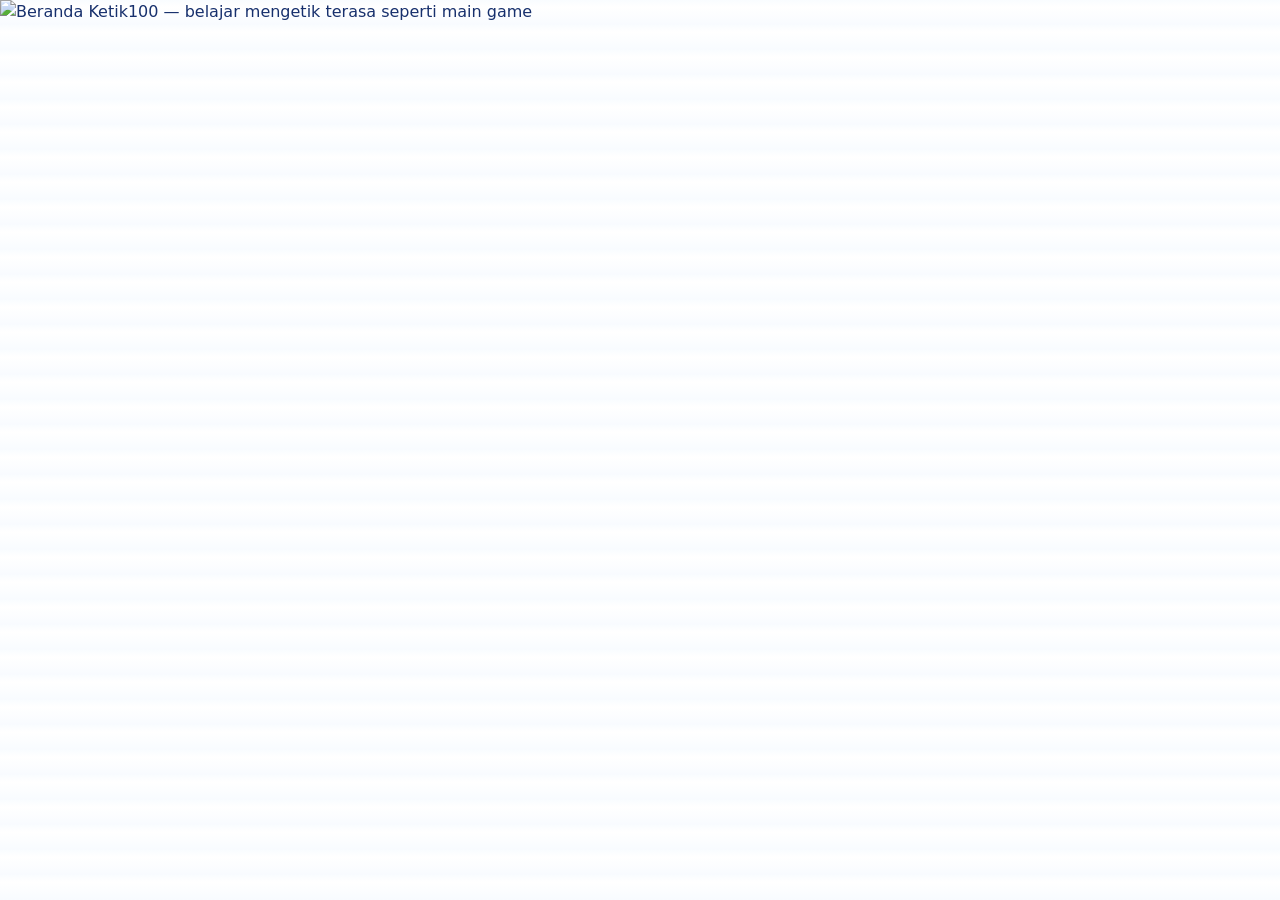
==== commit eb035b12: "feat: use full reference artwork as interactive homepage" ====
--- a/index.html
+++ b/index.html
@@ -1,183 +1,24 @@
 <!doctype html>
 <html lang="id">
 <head>
-  <meta charset="utf-8" />
-  <meta name="viewport" content="width=device-width,initial-scale=1,viewport-fit=cover" />
-  <meta name="theme-color" content="#f7fbff" />
-  <meta name="description" content="Ketik100 — game belajar mengetik ramah ABK dengan petualangan visual, progres positif, dan tampilan premium." />
-  <title>Ketik100 — Belajar Mengetik Jadi Petualangan</title>
-  <link rel="icon" href="favicon.svg" type="image/svg+xml" />
-  <link rel="stylesheet" href="home.css" />
+<meta charset="utf-8">
+<meta name="viewport" content="width=device-width,initial-scale=1,viewport-fit=cover">
+<meta name="theme-color" content="#f8fbff">
+<title>Ketik100 — Belajar Mengetik</title>
+<link rel="icon" href="favicon.svg" type="image/svg+xml">
+<link rel="stylesheet" href="home.css">
 </head>
-<body>
-  <header class="site-header">
-    <div class="shell nav-wrap">
-      <a class="brand" href="#beranda" aria-label="Ketik100 Beranda">
-        <svg class="brand-logo" aria-hidden="true"><use href="assets/premium-icons.svg#logo"></use></svg>
-        <span><strong>Ketik100</strong><small>Mengetik untuk masa depan</small></span>
-      </a>
-
-      <nav class="main-nav" aria-label="Navigasi utama">
-        <a class="active" href="#beranda">Beranda</a>
-        <a href="#dunia">Dunia Permainan</a>
-        <a href="#pencapaian">Pencapaian</a>
-        <a href="#tentang">Tentang</a>
-      </nav>
-
-      <div class="nav-actions">
-        <span class="star-pill" aria-label="Total bintang">
-          <svg><use href="assets/premium-icons.svg#star"></use></svg>
-          <b id="headerStars">0</b>
-        </span>
-        <button class="avatar-btn" type="button" aria-label="Profil pemain"><span>K</span><i>⌄</i></button>
-      </div>
-    </div>
-  </header>
-
-  <main>
-    <section class="hero" id="beranda">
-      <div class="shell hero-grid">
-        <div class="hero-copy">
-          <span class="hero-kicker">BELAJAR LEBIH MENYENANGKAN</span>
-          <h1>Belajar mengetik<br />terasa seperti <span>main game.</span></h1>
-          <p>Pilih dunia, selesaikan misi seru, kumpulkan bintang dan XP. Ketik lebih lancar, percaya diri, dan terus berkembang bersama Kibo.</p>
-          <div class="hero-actions">
-            <a class="primary-btn" href="#dunia"><svg><use href="assets/premium-icons.svg#play"></use></svg><span>Mulai petualangan</span><b>→</b></a>
-            <a class="secondary-btn" href="#tentang"><svg><use href="assets/premium-icons.svg#badge"></use></svg><span>Tentang Ketik100</span></a>
-          </div>
-          <div class="hero-benefits" aria-label="Keunggulan Ketik100">
-            <span><i class="benefit-icon game">●</i><b>Seru dan edukatif</b></span>
-            <span><i class="benefit-icon heart">♥</i><b>Ramah untuk semua</b></span>
-            <span><i class="benefit-icon people">●●</i><b>Dibuat untuk ABK</b></span>
-          </div>
-        </div>
-
-        <div class="hero-visual" aria-label="Kibo, teman belajar Ketik100">
-          <div class="cloud c1"></div><div class="cloud c2"></div>
-          <div class="speech-bubble"><strong>Hai!!</strong><span>Yuk, kita belajar<br />sambil bermain!</span></div>
-          <svg class="hero-kibo" role="img" aria-label="Maskot Kibo"><use href="assets/premium-icons.svg#kibo"></use></svg>
-          <div class="float-star s1"><svg><use href="assets/premium-icons.svg#star"></use></svg></div>
-          <div class="float-star s2"><svg><use href="assets/premium-icons.svg#star"></use></svg></div>
-          <div class="letter-block block-a">A</div><div class="letter-block block-b">B</div><div class="letter-block block-c">C</div>
-          <div class="wood-sign"><strong>KETIK<br />100</strong><span>LEBIH HEBAT<br />SETIAP HARI</span></div>
-        </div>
-      </div>
-    </section>
-
-    <section class="shell progress-section" aria-labelledby="progressTitle">
-      <div class="progress-card">
-        <div class="progress-main">
-          <div class="progress-mascot"><svg><use href="assets/premium-icons.svg#kibo"></use></svg></div>
-          <div class="progress-copy">
-            <span>Level saat ini</span>
-            <h2 id="progressTitle">Kibo siap menemani!</h2>
-            <p id="mascotSpeech">Selesaikan lebih banyak misi untuk naik level dan membuka pencapaian baru.</p>
-            <div class="level-progress-row"><div class="level-track"><div id="xpBar"></div></div><strong id="xpPercent">0%</strong></div>
-          </div>
-          <div class="encourage-note"><strong>Terus berlatih,</strong><span>kamu pasti bisa!</span></div>
-        </div>
-
-        <div class="progress-stats">
-          <div class="stat-box"><svg><use href="assets/premium-icons.svg#star"></use></svg><strong id="worldsDone">0</strong><span>Dunia selesai</span></div>
-          <div class="stat-box"><svg><use href="assets/premium-icons.svg#xp"></use></svg><strong id="totalXp">0</strong><span>Total XP</span></div>
-          <div class="stat-box"><svg><use href="assets/premium-icons.svg#keyboard"></use></svg><strong id="profileCorrect">0</strong><span>Jawaban benar</span></div>
-          <div class="stat-box"><svg><use href="assets/premium-icons.svg#chest-closed"></use></svg><strong id="profileChests">0</strong><span>Peti dibuka</span></div>
-        </div>
-      </div>
-    </section>
-
-    <section class="shell worlds-section" id="dunia" aria-labelledby="worldsTitle">
-      <div class="section-heading">
-        <div class="heading-left"><span class="section-icon">🎮</span><h2 id="worldsTitle">Pilih dunia untuk dimainkan</h2></div>
-        <p>Lima dunia dengan aktivitas berbeda. Setiap dunia membantu belajar mengetik sambil berpetualang.</p>
-      </div>
-
-      <div class="world-grid">
-        <a class="world-card forest" href="game.html?mode=huruf" data-world="huruf">
-          <div class="world-image"><svg role="img" aria-label="Hutan Huruf"><use href="assets/premium-icons.svg#world-forest"></use></svg></div>
-          <div class="world-content">
-            <div class="world-topline"><span>DUNIA 1</span><span class="world-arrow">→</span></div>
-            <h3>Hutan Huruf</h3>
-            <p>Jelajahi hutan penuh huruf yang ramah. Cari, ketik, dan kumpulkan hurufnya!</p>
-            <div class="world-meta"><span class="skill green">Ketepatan</span><b data-progress-for="huruf">0/10 misi</b></div>
-          </div>
-        </a>
-
-        <a class="world-card village" href="game.html?mode=kata" data-world="kata">
-          <div class="world-image"><svg role="img" aria-label="Desa Kata"><use href="assets/premium-icons.svg#world-village"></use></svg></div>
-          <div class="world-content">
-            <div class="world-topline"><span>DUNIA 2</span><span class="world-arrow">→</span></div>
-            <h3>Desa Kata</h3>
-            <p>Rangkai huruf menjadi kata-kata bermakna di desa yang ceria.</p>
-            <div class="world-meta"><span class="skill blue">Kecepatan</span><b data-progress-for="kata">0/10 misi</b></div>
-          </div>
-        </a>
-
-        <a class="world-card picture-world featured" href="game.html?mode=gambar" data-world="gambar">
-          <div class="world-image"><svg role="img" aria-label="Taman Gambar"><use href="assets/picture-quest.svg#world-picture"></use></svg></div>
-          <div class="world-content">
-            <div class="world-topline"><span>DUNIA 3</span><span class="world-arrow">→</span></div>
-            <h3>Taman Gambar</h3>
-            <p>Lihat gambar, ketik nama bendanya, dan temukan banyak kejutan visual.</p>
-            <div class="world-meta"><span class="skill cyan">Daya ingat</span><b data-progress-for="gambar">0/10 misi</b></div>
-          </div>
-        </a>
-
-        <a class="world-card island-world" href="game.html?mode=angka" data-world="angka">
-          <div class="world-image"><svg role="img" aria-label="Pulau Angka"><use href="assets/premium-icons.svg#world-island"></use></svg></div>
-          <div class="world-content">
-            <div class="world-topline"><span>DUNIA 4</span><span class="world-arrow">→</span></div>
-            <h3>Pulau Angka</h3>
-            <p>Ketik angka dan pecahkan tantangan seru di pulau yang penuh warna.</p>
-            <div class="world-meta"><span class="skill pink">Fokus</span><b data-progress-for="angka">0/10 misi</b></div>
-          </div>
-        </a>
-
-        <a class="world-card castle" href="game.html?mode=kalimat" data-world="kalimat">
-          <div class="world-image"><svg role="img" aria-label="Kastil Kalimat"><use href="assets/premium-icons.svg#world-castle"></use></svg></div>
-          <div class="world-content">
-            <div class="world-topline"><span>DUNIA 5</span><span class="world-arrow">→</span></div>
-            <h3>Kastil Kalimat</h3>
-            <p>Susun kata menjadi kalimat yang lengkap dan hebat!</p>
-            <div class="world-meta"><span class="skill cyan">Pemahaman</span><b data-progress-for="kalimat">0/6 misi</b></div>
-          </div>
-        </a>
-      </div>
-    </section>
-
-    <section class="shell achievements-section" id="pencapaian" aria-labelledby="badgeTitle">
-      <div class="section-heading badges-heading">
-        <div class="heading-left"><span class="section-icon">🏆</span><h2 id="badgeTitle">Badge petualangan</h2></div>
-        <p>Kumpulkan badge untuk merayakan setiap langkah hebatmu.</p>
-      </div>
-      <div class="badge-grid" id="badgeGrid">
-        <article class="badge-card locked" data-badge="first-step"><svg><use href="assets/premium-icons.svg#star"></use></svg><strong>Petualang Baru</strong></article>
-        <article class="badge-card locked" data-badge="alphabet-master"><svg><use href="assets/premium-icons.svg#badge"></use></svg><strong>Ahli Huruf</strong></article>
-        <article class="badge-card locked" data-badge="word-explorer"><svg><use href="assets/premium-icons.svg#keyboard"></use></svg><strong>Pemburu Kata</strong></article>
-        <article class="badge-card locked" data-badge="picture-explorer"><svg><use href="assets/picture-quest.svg#pic-flower"></use></svg><strong>Seniman Gambar</strong></article>
-        <article class="badge-card locked" data-badge="number-friend"><svg><use href="assets/premium-icons.svg#world-island"></use></svg><strong>Penakluk Angka</strong></article>
-        <article class="badge-card locked" data-badge="sentence-hero"><svg><use href="assets/premium-icons.svg#world-castle"></use></svg><strong>Ahli Kalimat</strong></article>
-        <article class="badge-card locked" data-badge="combo-five"><svg><use href="assets/premium-icons.svg#xp"></use></svg><strong>Master Ketik</strong></article>
-      </div>
-    </section>
-
-    <section class="shell tips-section" id="tentang">
-      <div class="tips-card">
-        <div class="tips-kibo"><svg><use href="assets/premium-icons.svg#kibo"></use></svg><span class="tip-stars">✦ ✦</span></div>
-        <div class="tips-copy"><span>TIPS HARI INI</span><h2>Mulai dari kecil, pasti bisa jadi besar!</h2><p>Latihan rutin akan membuat jari kamu semakin lincah dan percaya diri.</p></div>
-        <div class="tips-status"><svg><use href="assets/premium-icons.svg#check"></use></svg><div><strong>Hebat!</strong><span>Terus semangat dan jangan lupa istirahat ya!</span></div></div>
-      </div>
-    </section>
-  </main>
-
-  <footer class="site-footer">
-    <div class="shell footer-main">
-      <div class="footer-brand"><svg><use href="assets/premium-icons.svg#logo"></use></svg><div><strong>Ketik100</strong><span>Mengetik untuk masa depan yang lebih cerah</span></div></div>
-      <div class="footer-links"><a href="#tentang">Tentang Kami</a><a href="#dunia">Panduan Orang Tua</a><a href="#pencapaian">Pencapaian</a><a href="#beranda">Kembali ke atas</a></div>
-    </div>
-    <div class="shell footer-bottom"><span>© 2026 Ketik100. Semua anak bisa belajar, semua anak bisa hebat.</span><b>Ketik hari ini, masa depan yang lebih baik menanti!</b></div>
-  </footer>
-
-  <script src="home.js" defer></script>
+<body class="poster-home">
+<main class="poster-stage" aria-label="Ketik100">
+  <div class="poster-frame">
+    <img class="poster-image" alt="Beranda Ketik100 — belajar mengetik terasa seperti main game" src="[data-uri][...TRUNCATED FOR BREVITY IN TOOL CALL...]" />
+    <a class="hotspot hs-start" href="game.html?mode=huruf" aria-label="Mulai petualangan"></a>
+    <a class="hotspot hs-huruf" href="game.html?mode=huruf" aria-label="Main Hutan Huruf"></a>
+    <a class="hotspot hs-kata" href="game.html?mode=kata" aria-label="Main Desa Kata"></a>
+    <a class="hotspot hs-gambar" href="game.html?mode=gambar" aria-label="Main Taman Gambar"></a>
+    <a class="hotspot hs-angka" href="game.html?mode=angka" aria-label="Main Pulau Angka"></a>
+    <a class="hotspot hs-kalimat" href="game.html?mode=kalimat" aria-label="Main Kastil Kalimat"></a>
+  </div>
+</main>
 </body>
 </html>
--- a/home.css
+++ b/home.css
@@ -1 +1 @@
-:root{--bg:#f5f9ff;--surface:#fff;--surface-2:#f8fbff;--text:#17213d;--muted:#71809c;--primary:#5d5cf4;--primary-2:#7f72ff;--blue:#3aa9ff;--green:#35bb75;--gold:#ffb23e;--border:#e4ebf6;--shadow:0 24px 70px rgba(50,72,125,.14);--shadow-soft:0 14px 36px rgba(50,72,125,.09)}*{box-sizing:border-box}html{scroll-behavior:smooth}body{margin:0;min-width:320px;background:radial-gradient(circle at 20% 0,#eaf7ff 0,transparent 30%),linear-gradient(180deg,#f7fbff 0%,#fff 42%,#f8fbff 100%);color:var(--text);font-family:Inter,ui-rounded,"Nunito",system-ui,-apple-system,BlinkMacSystemFont,"Segoe UI",sans-serif;line-height:1.55}a{text-decoration:none;color:inherit}svg{display:block}.shell{width:min(1180px,calc(100% - 32px));margin-inline:auto}.site-header{position:sticky;top:0;z-index:30;background:rgba(248,251,255,.88);backdrop-filter:blur(18px);border-bottom:1px solid rgba(222,232,246,.9)}.header-inner{min-height:78px;display:flex;align-items:center;justify-content:space-between;gap:16px}.brand{display:flex;align-items:center;gap:12px}.brand-logo{width:50px;height:50px;filter:drop-shadow(0 8px 14px rgba(79,95,194,.16))}.brand strong,.brand small{display:block}.brand strong{font-size:20px;line-height:1.05;letter-spacing:-.02em}.brand small{margin-top:3px;color:var(--muted);font-size:12px}.header-stats{display:flex;align-items:center;gap:8px}.header-stats span{min-height:44px;display:inline-flex;align-items:center;gap:7px;padding:8px 12px;border:1px solid var(--border);border-radius:14px;background:#fff;box-shadow:0 8px 20px rgba(53,73,120,.06);font-weight:900}.header-stats svg{width:24px;height:24px}.level-pill{background:linear-gradient(135deg,#f1efff,#e8f4ff)!important;color:#4d4bd5}.hero{display:grid;grid-template-columns:minmax(0,1.05fr) minmax(360px,.95fr);align-items:center;gap:clamp(42px,7vw,92px);padding-block:clamp(62px,8vw,112px)}.eyebrow-pill,.section-kicker{display:inline-flex;align-items:center;width:max-content}.eyebrow-pill{padding:8px 12px;border:1px solid #d9dcff;border-radius:999px;background:linear-gradient(135deg,#f0efff,#eef8ff);color:#5955e5;font-size:12px;font-weight:950;letter-spacing:.1em}.hero h1{margin:16px 0 18px;max-width:700px;font-size:clamp(46px,6.5vw,80px);line-height:1;letter-spacing:-.055em}.hero h1 span{background:linear-gradient(90deg,#5e5bf5,#38a9f8);-webkit-background-clip:text;background-clip:text;color:transparent}.hero p{max-width:670px;margin:0;color:var(--muted);font-size:clamp(17px,2vw,20px)}.hero-actions{display:flex;align-items:center;flex-wrap:wrap;gap:16px;margin-top:28px}.primary-btn{min-height:54px;display:inline-flex;align-items:center;justify-content:center;gap:10px;padding:12px 20px;border-radius:17px;background:linear-gradient(135deg,#6f66ff,#4f55e9);color:#fff;font-weight:950;box-shadow:0 14px 30px rgba(87,85,232,.3);transition:transform .18s ease,box-shadow .18s ease}.primary-btn svg{width:29px;height:29px}.primary-btn:hover{transform:translateY(-2px);box-shadow:0 18px 38px rgba(87,85,232,.36)}.safe-note{color:var(--muted);font-size:13px;font-weight:800}.feature-row{display:flex;flex-wrap:wrap;gap:10px;margin-top:22px}.feature-row span{display:inline-flex;align-items:center;gap:8px;padding:9px 12px;border:1px solid var(--border);border-radius:999px;background:#fff;color:#66718b;font-size:13px;font-weight:800}.feature-row b{width:23px;height:23px;display:grid;place-items:center;border-radius:50%;background:#eef0ff;color:#5654dc;font-size:11px}.hero-stage{position:relative;min-height:465px;border:1px solid #dce7f7;border-radius:42px;background:radial-gradient(circle at 30% 18%,rgba(255,255,255,.95),transparent 28%),linear-gradient(180deg,#cfefff 0%,#e8f5ff 46%,#dff1dd 100%);overflow:hidden;box-shadow:var(--shadow)}.hero-stage:before{content:"";position:absolute;left:-8%;right:-8%;bottom:-18%;height:43%;border-radius:50% 50% 0 0;background:linear-gradient(180deg,#78d28a,#4eb869)}.hero-kibo{position:absolute;z-index:3;width:260px;height:260px;left:50%;bottom:42px;transform:translateX(-50%);filter:drop-shadow(0 22px 16px rgba(57,73,122,.18));animation:kiboFloat 3.3s ease-in-out infinite}.mascot-bubble{position:absolute;z-index:4;right:28px;top:30px;max-width:190px;padding:14px 16px;border-radius:20px 20px 6px 20px;background:#fff;box-shadow:var(--shadow-soft)}.mascot-bubble strong,.mascot-bubble span{display:block}.mascot-bubble strong{font-size:14px}.mascot-bubble span{margin-top:3px;color:var(--muted);font-size:12px}.floating-token{position:absolute;z-index:4;display:grid;place-items:center;border-radius:22px;background:rgba(255,255,255,.85);backdrop-filter:blur(10px);box-shadow:0 14px 28px rgba(55,72,118,.14);animation:tokenFloat 4s ease-in-out infinite}.floating-token svg{width:54px;height:54px}.token-star{left:25px;top:55px;width:76px;height:76px}.token-xp{right:30px;bottom:40px;width:72px;height:72px;animation-delay:-1.4s}.sky-dot{position:absolute;border-radius:50%;background:rgba(255,255,255,.7)}.d1{width:20px;height:20px;left:15%;top:18%}.d2{width:12px;height:12px;right:18%;top:35%}.d3{width:15px;height:15px;left:30%;bottom:30%}@keyframes kiboFloat{0%,100%{transform:translateX(-50%) translateY(0)}50%{transform:translateX(-50%) translateY(-10px)}}@keyframes tokenFloat{0%,100%{transform:translateY(0) rotate(-3deg)}50%{transform:translateY(-10px) rotate(4deg)}}.profile-section{padding-bottom:46px}.profile-card{display:grid;grid-template-columns:auto minmax(0,1fr) auto;gap:22px;align-items:center;padding:24px;border:1px solid var(--border);border-radius:30px;background:linear-gradient(180deg,#fff,#fbfdff);box-shadow:var(--shadow-soft)}.profile-mascot{width:92px;height:92px;border-radius:25px;background:linear-gradient(145deg,#eef4ff,#edf0ff);display:grid;place-items:center}.profile-mascot svg{width:86px;height:86px}.section-kicker{color:#5654db;font-size:11px;font-weight:950;letter-spacing:.13em}.profile-copy h2{margin:4px 0 4px;font-size:28px;letter-spacing:-.025em}.profile-copy p{margin:0;color:var(--muted)}.xp-row{display:flex;justify-content:space-between;gap:12px;margin-top:14px;color:var(--muted);font-size:12px;font-weight:850}.xp-track{height:10px;margin-top:7px;border-radius:999px;background:#e9eef8;overflow:hidden}.xp-track div{height:100%;width:0;border-radius:inherit;background:linear-gradient(90deg,#665ff4,#4fcce9);transition:width .3s ease}.profile-stats{display:grid;grid-template-columns:repeat(2,minmax(88px,1fr));gap:9px}.profile-stats div{padding:13px;border:1px solid #edf1f7;border-radius:18px;background:#f8faff;text-align:center}.profile-stats span,.profile-stats strong{display:block}.profile-stats span{color:var(--muted);font-size:10px;font-weight:850}.profile-stats strong{margin-top:3px;font-size:23px}.map-section,.badge-section{padding-block:46px 78px}.section-heading{display:flex;align-items:end;justify-content:space-between;gap:30px;margin-bottom:24px}.section-heading h2{margin:5px 0 0;font-size:clamp(31px,4vw,45px);line-height:1.08;letter-spacing:-.035em}.section-heading p{max-width:500px;margin:0;color:var(--muted)}.world-grid{display:grid;grid-template-columns:repeat(2,minmax(0,1fr));gap:20px}.world-card{min-width:0;overflow:hidden;border:1px solid var(--border);border-radius:30px;background:#fff;box-shadow:var(--shadow-soft);transition:transform .2s ease,box-shadow .2s ease,border-color .2s ease}.world-card:hover{transform:translateY(-5px);box-shadow:0 24px 52px rgba(50,72,125,.14)}.world-card.completed{border-color:#9bdfbc}.world-visual{position:relative;min-height:240px;overflow:hidden}.world-visual>svg{width:100%;height:100%;min-height:240px}.world-chip{position:absolute;left:16px;top:16px;padding:7px 10px;border-radius:999px;background:rgba(255,255,255,.9);backdrop-filter:blur(8px);color:#4f5680;font-size:10px;font-weight:950;letter-spacing:.12em;box-shadow:0 8px 22px rgba(47,66,112,.1)}.world-body{padding:22px}.world-title-row{display:flex;align-items:center;justify-content:space-between;gap:14px}.difficulty{display:inline-flex;padding:5px 8px;border-radius:999px;font-size:10px;font-weight:950}.difficulty.easy{background:#eaf8f1;color:#238154}.difficulty.medium{background:#f1edff;color:#5d4bd3}.world-body h3{margin:6px 0 0;font-size:27px;letter-spacing:-.025em}.play-orb{width:49px;height:49px;display:grid;place-items:center;border-radius:15px;background:#f4f7ff}.play-orb svg{width:42px;height:42px}.world-body p{margin:10px 0 0;color:var(--muted)}.world-footer{display:flex;justify-content:space-between;align-items:center;gap:12px;margin-top:18px;padding-top:16px;border-top:1px solid var(--border);font-size:12px}.world-footer span{color:#8a93aa}.world-footer b{color:#5451dc}.badge-section{padding-top:12px}.compact-heading{margin-bottom:18px}.badge-grid{display:grid;grid-template-columns:repeat(6,1fr);gap:12px}.badge-card{padding:18px 12px;border:1px solid var(--border);border-radius:20px;background:#fff;text-align:center;box-shadow:0 8px 22px rgba(49,70,119,.05)}.badge-card svg{width:48px;height:48px;margin:auto}.badge-card strong{display:block;margin-top:8px;font-size:12px}.badge-card.locked{filter:grayscale(1);opacity:.38}.badge-card.unlocked{border-color:#d5d0ff;background:linear-gradient(180deg,#fff,#faf9ff);box-shadow:0 12px 28px rgba(95,82,220,.1)}.teacher-section{padding-bottom:78px}.teacher-card{display:flex;gap:16px;align-items:center;padding:20px 22px;border:1px solid #dce7f4;border-radius:24px;background:linear-gradient(135deg,#f7fbff,#fbf9ff)}.teacher-icon{width:48px;height:48px;flex:0 0 auto}.teacher-icon svg{width:100%;height:100%}.teacher-card strong{font-size:17px}.teacher-card p{margin:4px 0 0;color:var(--muted)}footer{border-top:1px solid var(--border);background:#fff}.footer-inner{min-height:96px;display:flex;align-items:center;justify-content:space-between;gap:20px;color:var(--muted);font-size:13px}.footer-brand{display:flex;align-items:center;gap:10px}.footer-brand svg{width:42px;height:42px}.footer-brand strong,.footer-brand span{display:block}.footer-brand strong{color:var(--text)}@media(max-width:920px){.hero{grid-template-columns:1fr}.hero-stage{min-height:390px}.profile-card{grid-template-columns:auto 1fr}.profile-stats{grid-column:1/-1;grid-template-columns:repeat(4,1fr)}.world-grid{grid-template-columns:1fr}.badge-grid{grid-template-columns:repeat(3,1fr)}}@media(max-width:640px){.shell{width:min(100% - 22px,1180px)}.header-inner{min-height:70px}.brand small{display:none}.header-stats span{padding:7px 9px}.hero{padding-block:44px 50px}.hero h1{font-size:42px}.hero-stage{min-height:330px;border-radius:30px}.hero-kibo{width:205px;height:205px;bottom:32px}.mascot-bubble{right:16px;top:16px;max-width:155px;padding:11px 13px}.floating-token{transform:scale(.85)}.profile-card{grid-template-columns:1fr;text-align:center;padding:18px}.profile-mascot{margin:auto}.profile-stats{grid-template-columns:repeat(2,1fr)}.section-heading{display:block}.section-heading p{margin-top:10px}.world-visual{min-height:190px}.world-visual>svg{min-height:190px}.world-body{padding:18px}.badge-grid{grid-template-columns:repeat(2,1fr)}.footer-inner{min-height:110px;display:block;padding-block:24px}.footer-inner>span{display:block;margin-top:8px}}@media(max-width:380px){.hero h1{font-size:36px}.header-stats{gap:5px}.header-stats span{font-size:12px}.world-body h3{font-size:24px}.feature-row span{width:100%}}@media(prefers-reduced-motion:reduce){*,*:before,*:after{animation:none!important;scroll-behavior:auto!important;transition:none!important}}+:root{--bg:#f7fbff;--surface:#fff;--text:#17306d;--text-2:#253b72;--muted:#7b8aa8;--primary:#625df6;--primary-2:#2a9df4;--green:#1fca72;--green-2:#0cbf65;--gold:#ffbd2f;--border:#e6edf8;--soft:#f3f7fd;--shadow:0 22px 60px rgba(61,88,143,.12);--shadow-soft:0 12px 30px rgba(68,91,140,.09)}*{box-sizing:border-box}html{scroll-behavior:smooth}body{margin:0;min-width:320px;background:linear-gradient(180deg,#f9fcff 0%,#fff 28%,#f8fbff 100%);color:var(--text);font-family:Inter,ui-rounded,"Nunito",system-ui,-apple-system,BlinkMacSystemFont,"Segoe UI",sans-serif;line-height:1.55}a{text-decoration:none;color:inherit}button{font:inherit}svg{display:block}.shell{width:min(1180px,calc(100% - 32px));margin-inline:auto}.site-header{position:sticky;top:0;z-index:50;background:rgba(255,255,255,.92);backdrop-filter:blur(18px);border-bottom:1px solid rgba(223,232,245,.9)}.nav-wrap{min-height:78px;display:grid;grid-template-columns:1fr auto 1fr;align-items:center;gap:24px}.brand{display:flex;align-items:center;gap:10px}.brand-logo{width:46px;height:46px;filter:drop-shadow(0 8px 14px rgba(80,96,180,.16))}.brand strong,.brand small{display:block}.brand strong{font-size:19px;line-height:1;color:#142e69}.brand small{margin-top:4px;color:#8390a8;font-size:10px}.main-nav{display:flex;align-items:center;gap:7px}.main-nav a{padding:9px 13px;border-radius:999px;color:#64718f;font-size:12px;font-weight:850;transition:.18s ease}.main-nav a:hover,.main-nav a.active{background:#f0efff;color:#5b57df}.nav-actions{justify-self:end;display:flex;align-items:center;gap:10px}.star-pill{min-height:42px;display:inline-flex;align-items:center;gap:7px;padding:6px 13px;border:1px solid #e1e8f5;border-radius:15px;background:#fff;box-shadow:0 8px 22px rgba(73,93,137,.07);font-weight:950}.star-pill svg{width:24px;height:24px}.avatar-btn{display:inline-flex;align-items:center;gap:7px;border:0;background:transparent;color:#65718d;cursor:pointer}.avatar-btn span{width:38px;height:38px;display:grid;place-items:center;border-radius:50%;background:#eef0ff;color:#5d59e8;font-weight:950}.avatar-btn i{font-style:normal;font-size:13px}.hero{position:relative;overflow:hidden;background:radial-gradient(circle at 77% 24%,rgba(255,255,255,.95) 0 8%,transparent 25%),linear-gradient(110deg,#f5f8ff 0%,#eef7ff 38%,#8dd9ff 100%);border-bottom:1px solid #e5edf8}.hero:before{content:"";position:absolute;left:0;right:0;bottom:0;height:36%;background:linear-gradient(180deg,transparent,rgba(255,255,255,.68));pointer-events:none}.hero-grid{position:relative;min-height:520px;display:grid;grid-template-columns:minmax(0,1.02fr) minmax(410px,.98fr);align-items:center;gap:18px}.hero-copy{position:relative;z-index:3;padding-block:52px}.hero-kicker{display:inline-flex;padding:7px 12px;border-radius:999px;background:#efefff;color:#5d58de;font-size:11px;font-weight:950;letter-spacing:.04em}.hero h1{margin:16px 0 16px;max-width:640px;font-size:clamp(47px,6.2vw,76px);line-height:.98;letter-spacing:-.052em;color:#173372}.hero h1 span{background:linear-gradient(90deg,#186cf2,#28a9ff);-webkit-background-clip:text;background-clip:text;color:transparent}.hero-copy>p{max-width:640px;margin:0;color:#7686a8;font-size:16px}.hero-actions{display:flex;align-items:center;flex-wrap:wrap;gap:12px;margin-top:28px}.primary-btn,.secondary-btn{min-height:50px;display:inline-flex;align-items:center;justify-content:center;gap:9px;padding:9px 16px;border-radius:17px;font-size:13px;font-weight:950}.primary-btn{padding-right:18px;background:linear-gradient(135deg,#695fff,#5749eb);color:#fff;box-shadow:0 14px 26px rgba(93,83,237,.29)}.primary-btn svg{width:27px;height:27px}.primary-btn b{margin-left:3px;font-size:17px}.secondary-btn{border:1px solid #dfe6f2;background:#fff;color:#263d72;box-shadow:0 8px 24px rgba(69,91,140,.07)}.secondary-btn svg{width:27px;height:27px}.hero-benefits{display:flex;flex-wrap:wrap;gap:10px;margin-top:20px}.hero-benefits>span{display:inline-flex;align-items:center;gap:8px;padding:9px 12px;border:1px solid #e1e8f3;border-radius:999px;background:rgba(255,255,255,.92);box-shadow:0 8px 20px rgba(61,87,135,.06);font-size:11px;color:#496083}.benefit-icon{width:25px;height:25px;display:grid;place-items:center;border-radius:9px;font-style:normal;font-size:10px;color:#fff}.benefit-icon.game{background:#1ec979}.benefit-icon.heart{background:#ff5b9b}.benefit-icon.people{background:#ff9f37}.hero-visual{position:relative;align-self:stretch;min-height:500px}.hero-kibo{position:absolute;z-index:4;width:min(365px,76%);height:auto;aspect-ratio:1;right:12%;top:50%;transform:translateY(-49%);filter:drop-shadow(0 24px 20px rgba(48,81,135,.18));animation:kiboFloat 3.4s ease-in-out infinite}.speech-bubble{position:absolute;z-index:6;right:1%;top:17%;padding:15px 18px;border-radius:38% 45% 42% 16%;background:#fff;transform:rotate(7deg);box-shadow:0 16px 32px rgba(64,93,147,.1);text-align:center;color:#18336f}.speech-bubble:after{content:"";position:absolute;left:22px;bottom:-14px;border:9px solid transparent;border-top-color:#fff;transform:rotate(20deg)}.speech-bubble strong,.speech-bubble span{display:block}.speech-bubble strong{font-size:15px}.speech-bubble span{margin-top:2px;font-size:12px;font-weight:800}.cloud{position:absolute;border-radius:999px;background:rgba(255,255,255,.75)}.cloud:before,.cloud:after{content:"";position:absolute;border-radius:50%;background:inherit}.cloud:before{width:42px;height:42px;left:15px;top:-20px}.cloud:after{width:56px;height:56px;right:13px;top:-30px}.c1{width:120px;height:30px;right:2%;top:13%}.c2{width:100px;height:26px;left:5%;top:31%;transform:scale(.8)}.float-star{position:absolute;z-index:5;animation:starFloat 3s ease-in-out infinite}.float-star svg{width:56px;height:56px}.s1{left:23%;top:16%}.s2{right:13%;top:33%;transform:scale(.65);animation-delay:-1.1s}.letter-block{position:absolute;z-index:5;width:68px;height:68px;display:grid;place-items:center;border-radius:16px;color:#fff;font-size:37px;font-weight:950;box-shadow:0 14px 26px rgba(54,81,130,.18);transform:rotate(-7deg)}.block-a{left:18%;bottom:7%;background:linear-gradient(145deg,#ff9869,#ff685f)}.block-b{left:37%;bottom:2%;background:linear-gradient(145deg,#66cafc,#478de8);transform:rotate(4deg)}.block-c{left:57%;bottom:3%;background:linear-gradient(145deg,#ffd475,#f2a53d);transform:rotate(8deg)}.wood-sign{position:absolute;right:0;bottom:9%;z-index:5;padding:15px 14px 13px;border:4px solid #a86838;border-radius:9px;background:linear-gradient(180deg,#e4a45c,#c77b3f);color:#6c391e;text-align:center;box-shadow:0 14px 24px rgba(99,64,35,.18);transform:rotate(2deg)}.wood-sign:after{content:"";position:absolute;width:9px;height:80px;left:50%;top:100%;background:#9a613d;transform:translateX(-50%)}.wood-sign strong,.wood-sign span{display:block}.wood-sign strong{font-size:18px;line-height:1}.wood-sign span{margin-top:7px;font-size:8px;font-weight:950;line-height:1.25}@keyframes kiboFloat{0%,100%{transform:translateY(-49%)}50%{transform:translateY(-53%)}}@keyframes starFloat{0%,100%{transform:translateY(0) rotate(-5deg)}50%{transform:translateY(-12px) rotate(6deg)}}.progress-section{position:relative;z-index:8;margin-top:-22px}.progress-card{display:grid;grid-template-columns:minmax(0,1.4fr) minmax(420px,.8fr);gap:18px;padding:18px;border:1px solid #e2eaf5;border-radius:28px;background:rgba(255,255,255,.97);box-shadow:var(--shadow)}.progress-main{min-width:0;display:grid;grid-template-columns:auto minmax(0,1fr) auto;gap:18px;align-items:center;padding:14px 18px}.progress-mascot{width:86px;height:86px;display:grid;place-items:center;border-radius:20px;background:linear-gradient(145deg,#eef5ff,#f4f0ff)}.progress-mascot svg{width:82px;height:82px}.progress-copy>span{color:#7d8aa7;font-size:11px;font-weight:850}.progress-copy h2{margin:2px 0 5px;font-size:26px;letter-spacing:-.025em}.progress-copy p{margin:0;color:#7f8da9;font-size:12px}.level-progress-row{display:grid;grid-template-columns:1fr auto;gap:10px;align-items:center;margin-top:13px}.level-track{height:14px;border-radius:999px;background:#e9eef8;overflow:hidden}.level-track div{height:100%;width:0;border-radius:inherit;background:linear-gradient(90deg,#3cbbff,#348cf3);transition:width .3s ease}.level-progress-row strong{font-size:12px}.encourage-note{align-self:start;margin-top:4px;padding:10px 12px;border-radius:15px;background:#eef7ff;color:#4b93d8;font-size:10px;line-height:1.25}.encourage-note strong,.encourage-note span{display:block}.progress-stats{display:grid;grid-template-columns:repeat(2,1fr);gap:10px}.stat-box{min-height:104px;display:grid;grid-template-columns:auto 1fr;grid-template-rows:auto auto;column-gap:9px;align-content:center;padding:13px;border:1px solid #e7edf7;border-radius:18px;background:linear-gradient(180deg,#fff,#f9fbff);text-align:left}.stat-box svg{grid-row:1/3;width:34px;height:34px;align-self:center}.stat-box strong{font-size:22px;line-height:1.1}.stat-box span{margin-top:3px;color:#7d89a5;font-size:9px;font-weight:850}.worlds-section{padding-block:58px 46px}.section-heading{display:flex;align-items:end;justify-content:space-between;gap:24px;margin-bottom:22px}.heading-left{display:flex;align-items:center;gap:11px}.section-icon{font-size:28px}.section-heading h2{margin:0;font-size:clamp(30px,4vw,42px);line-height:1.05;letter-spacing:-.035em}.section-heading p{max-width:460px;margin:0;color:#8390aa;font-size:12px}.world-grid{display:grid;grid-template-columns:repeat(2,minmax(0,1fr));gap:18px}.world-card{overflow:hidden;border:1px solid #e4ebf5;border-radius:25px;background:#fff;box-shadow:var(--shadow-soft);transition:transform .18s ease,box-shadow .18s ease}.world-card:hover{transform:translateY(-4px);box-shadow:0 20px 46px rgba(52,81,135,.13)}.world-card.completed{border-color:#9be1bc}.world-card.featured{grid-column:1/-1;display:grid;grid-template-columns:44% 56%;align-items:stretch}.world-image{height:235px;overflow:hidden;background:#eaf7ff}.world-image svg{width:100%;height:100%}.world-card.featured .world-image{height:100%;min-height:245px}.world-content{padding:16px 18px 17px}.world-topline{display:flex;align-items:center;justify-content:space-between;gap:12px}.world-topline>span:first-child{display:inline-flex;padding:5px 8px;border-radius:999px;background:#eaf8ef;color:#28a761;font-size:9px;font-weight:950}.world-arrow{width:38px;height:38px;display:grid;place-items:center;border-radius:50%;background:linear-gradient(135deg,#27d37b,#10b861);color:#fff;font-size:22px;font-weight:900;box-shadow:0 8px 18px rgba(20,190,101,.24)}.world-content h3{margin:6px 0 4px;font-size:24px;letter-spacing:-.025em}.world-content p{margin:0;color:#74829f;font-size:12px}.world-meta{display:flex;align-items:center;justify-content:space-between;gap:12px;margin-top:12px}.world-meta b{color:#687995;font-size:10px}.skill{display:inline-flex;padding:6px 9px;border-radius:999px;font-size:9px;font-weight:950}.skill.green{background:#eef8e9;color:#4f9d3a}.skill.blue{background:#eaf6ff;color:#228ee1}.skill.cyan{background:#e8f8ff;color:#2b9ed5}.skill.pink{background:#fff0f5;color:#e65785}.achievements-section{padding-block:42px 44px}.badges-heading{margin-bottom:17px}.badge-grid{display:grid;grid-template-columns:repeat(7,1fr);gap:10px}.badge-card{min-width:0;padding:14px 8px 12px;border:1px solid #e3eaf5;border-radius:17px;background:#fff;box-shadow:0 8px 20px rgba(59,82,128,.07);text-align:center}.badge-card svg{width:47px;height:47px;margin:auto}.badge-card strong{display:block;margin-top:7px;font-size:9px;line-height:1.2}.badge-card.locked{filter:grayscale(1);opacity:.4}.badge-card.unlocked{filter:none;opacity:1;border-color:#d9d3ff;background:linear-gradient(180deg,#fff,#faf9ff);box-shadow:0 10px 24px rgba(97,84,220,.11)}.tips-section{padding-block:24px 54px}.tips-card{position:relative;overflow:hidden;display:grid;grid-template-columns:170px minmax(0,1fr) 270px;align-items:center;gap:20px;min-height:160px;padding:20px 24px;border:1px solid #d9eee5;border-radius:28px;background:linear-gradient(110deg,#e9fff5,#eefcff 48%,#e9fff4);box-shadow:0 14px 34px rgba(56,118,103,.08)}.tips-kibo{position:relative;align-self:end;height:135px}.tips-kibo svg{position:absolute;left:0;bottom:-34px;width:170px;height:170px}.tip-stars{position:absolute;left:7px;top:4px;color:#ffc331;font-size:22px}.tips-copy>span{display:inline-flex;padding:5px 8px;border-radius:999px;background:#dcf8e9;color:#27a861;font-size:9px;font-weight:950}.tips-copy h2{margin:7px 0 3px;color:#20a75d;font-size:24px;letter-spacing:-.025em}.tips-copy p{margin:0;color:#6f8c83;font-size:11px}.tips-status{display:grid;grid-template-columns:auto 1fr;gap:10px;align-items:center;padding:15px;border-radius:20px;background:rgba(255,255,255,.72)}.tips-status svg{width:45px;height:45px}.tips-status strong,.tips-status span{display:block}.tips-status strong{color:#21a960;font-size:12px}.tips-status span{margin-top:2px;color:#799187;font-size:9px}.site-footer{position:relative;overflow:hidden;padding-top:32px;border-top:1px solid #e5edf7;background:linear-gradient(180deg,#f7fbff,#eef7ff)}.site-footer:after{content:"";display:block;height:42px;margin-top:20px;background:radial-gradient(ellipse at 10% 100%,#64c678 0 14%,transparent 15%),radial-gradient(ellipse at 90% 100%,#64c678 0 14%,transparent 15%),linear-gradient(180deg,transparent,#d8eeff)}.footer-main{display:flex;align-items:center;justify-content:space-between;gap:26px}.footer-brand{display:flex;align-items:center;gap:10px}.footer-brand svg{width:42px;height:42px}.footer-brand strong,.footer-brand span{display:block}.footer-brand strong{font-size:14px}.footer-brand span{margin-top:2px;color:#8390a7;font-size:9px}.footer-links{display:flex;flex-wrap:wrap;justify-content:flex-end;gap:18px}.footer-links a{color:#6f7d99;font-size:9px;font-weight:800}.footer-bottom{display:flex;align-items:center;justify-content:space-between;gap:20px;margin-top:22px;color:#8b96aa;font-size:8px}.footer-bottom b{max-width:230px;color:#4a8fe0;text-align:right}@media(max-width:1020px){.nav-wrap{grid-template-columns:1fr auto}.main-nav{display:none}.hero-grid{grid-template-columns:1fr 420px}.progress-card{grid-template-columns:1fr}.badge-grid{grid-template-columns:repeat(4,1fr)}.tips-card{grid-template-columns:140px 1fr}.tips-status{grid-column:1/-1}}@media(max-width:820px){.hero-grid{grid-template-columns:1fr}.hero-copy{padding-bottom:10px}.hero-visual{min-height:380px}.hero-kibo{width:300px;right:20%;}.progress-section{margin-top:18px}.progress-main{grid-template-columns:auto 1fr}.encourage-note{grid-column:1/-1;margin:0}.world-grid{grid-template-columns:1fr}.world-card.featured{grid-column:auto;display:block}.world-card.featured .world-image{min-height:0;height:235px}.badge-grid{grid-template-columns:repeat(3,1fr)}.section-heading{display:block}.section-heading p{margin-top:8px}.tips-card{grid-template-columns:120px 1fr}.tips-kibo{height:115px}.tips-kibo svg{width:145px;height:145px}.footer-main,.footer-bottom{display:block}.footer-links{justify-content:flex-start;margin-top:16px}.footer-bottom b{display:block;margin-top:8px;text-align:left}}@media(max-width:620px){.shell{width:min(100% - 22px,1180px)}.nav-wrap{min-height:68px}.brand small{display:none}.brand-logo{width:40px;height:40px}.star-pill{min-height:38px;padding:5px 9px}.avatar-btn span{width:34px;height:34px}.hero-grid{min-height:auto}.hero-copy{padding-top:38px}.hero h1{font-size:42px}.hero-copy>p{font-size:14px}.hero-actions{align-items:stretch}.primary-btn,.secondary-btn{width:100%}.hero-benefits>span{flex:1 1 calc(50% - 6px);justify-content:center}.hero-visual{min-height:330px}.hero-kibo{width:250px;right:17%}.speech-bubble{right:2%;top:8%;padding:11px 13px}.letter-block{width:54px;height:54px;font-size:30px}.wood-sign{right:-3px;bottom:7%;transform:scale(.82)}.progress-card{padding:12px}.progress-main{grid-template-columns:1fr;text-align:center}.progress-mascot{margin:auto}.level-progress-row{text-align:left}.encourage-note{text-align:center}.progress-stats{grid-template-columns:repeat(2,1fr)}.world-image{height:190px}.world-card.featured .world-image{height:190px}.badge-grid{grid-template-columns:repeat(2,1fr)}.tips-card{grid-template-columns:1fr;text-align:center;padding-top:10px}.tips-kibo{height:115px}.tips-kibo svg{left:50%;transform:translateX(-50%)}.tips-copy>span{margin:auto}.tips-status{text-align:left}.footer-links{gap:12px}.footer-bottom{line-height:1.5}}@media(max-width:380px){.hero h1{font-size:36px}.hero-benefits>span{flex-basis:100%}.progress-stats{grid-template-columns:1fr 1fr}.world-content h3{font-size:22px}}@media(prefers-reduced-motion:reduce){*,*:before,*:after{animation:none!important;scroll-behavior:auto!important;transition:none!important}}
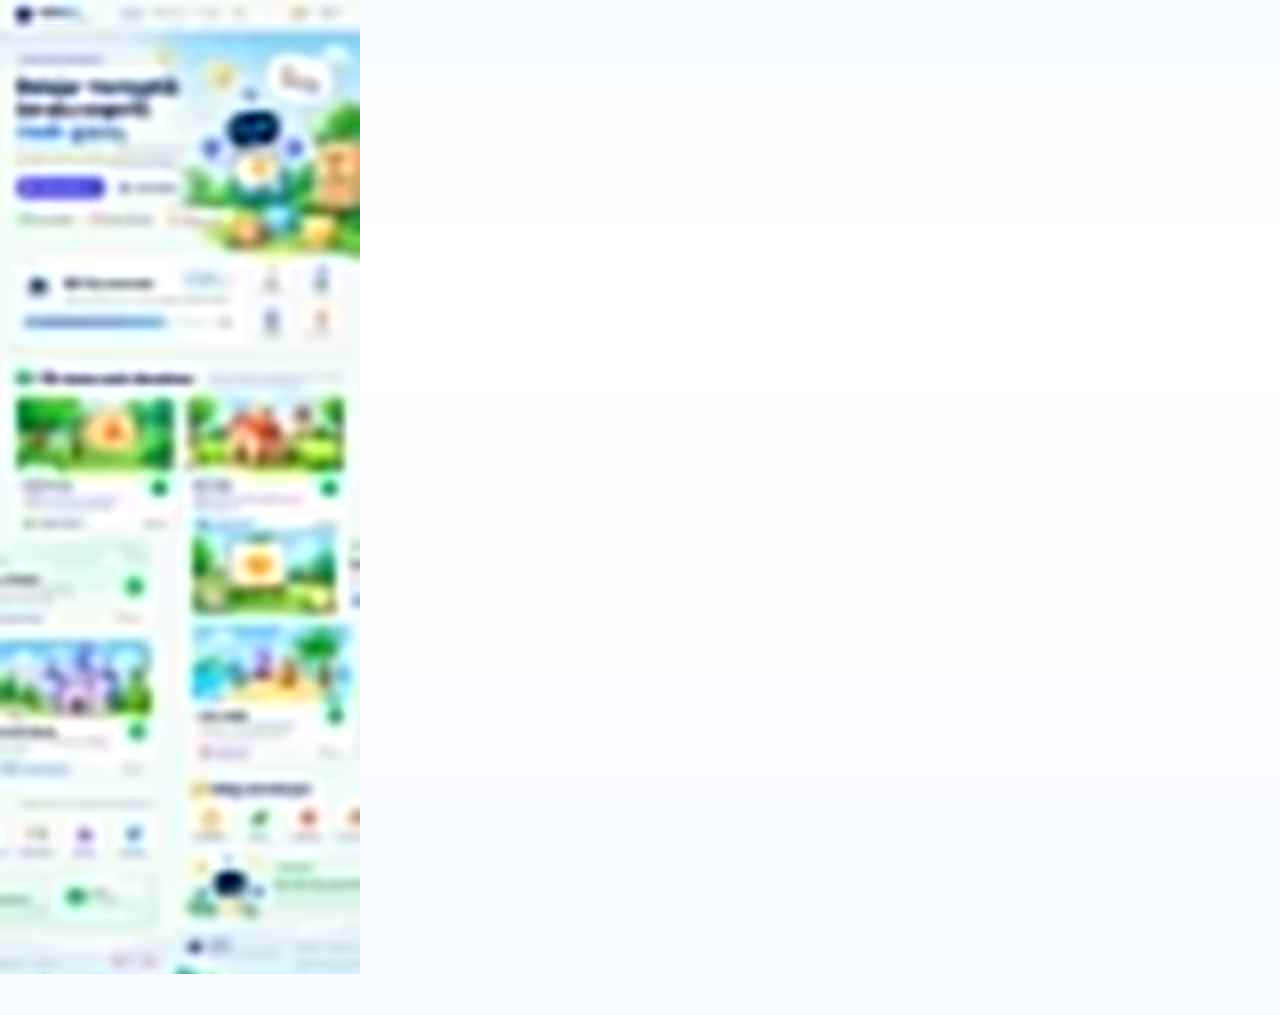
==== commit 26571df3: "fix: embed full reference poster correctly" ====
--- a/index.html
+++ b/index.html
@@ -11,7 +11,7 @@
 <body class="poster-home">
 <main class="poster-stage" aria-label="Ketik100">
   <div class="poster-frame">
-    <img class="poster-image" alt="Beranda Ketik100 — belajar mengetik terasa seperti main game" src="[data-uri][...TRUNCATED FOR BREVITY IN TOOL CALL...]" />
+    <img class="poster-image" alt="Beranda Ketik100 — belajar mengetik terasa seperti main game" src="[data-uri]" />
     <a class="hotspot hs-start" href="game.html?mode=huruf" aria-label="Mulai petualangan"></a>
     <a class="hotspot hs-huruf" href="game.html?mode=huruf" aria-label="Main Hutan Huruf"></a>
     <a class="hotspot hs-kata" href="game.html?mode=kata" aria-label="Main Desa Kata"></a>
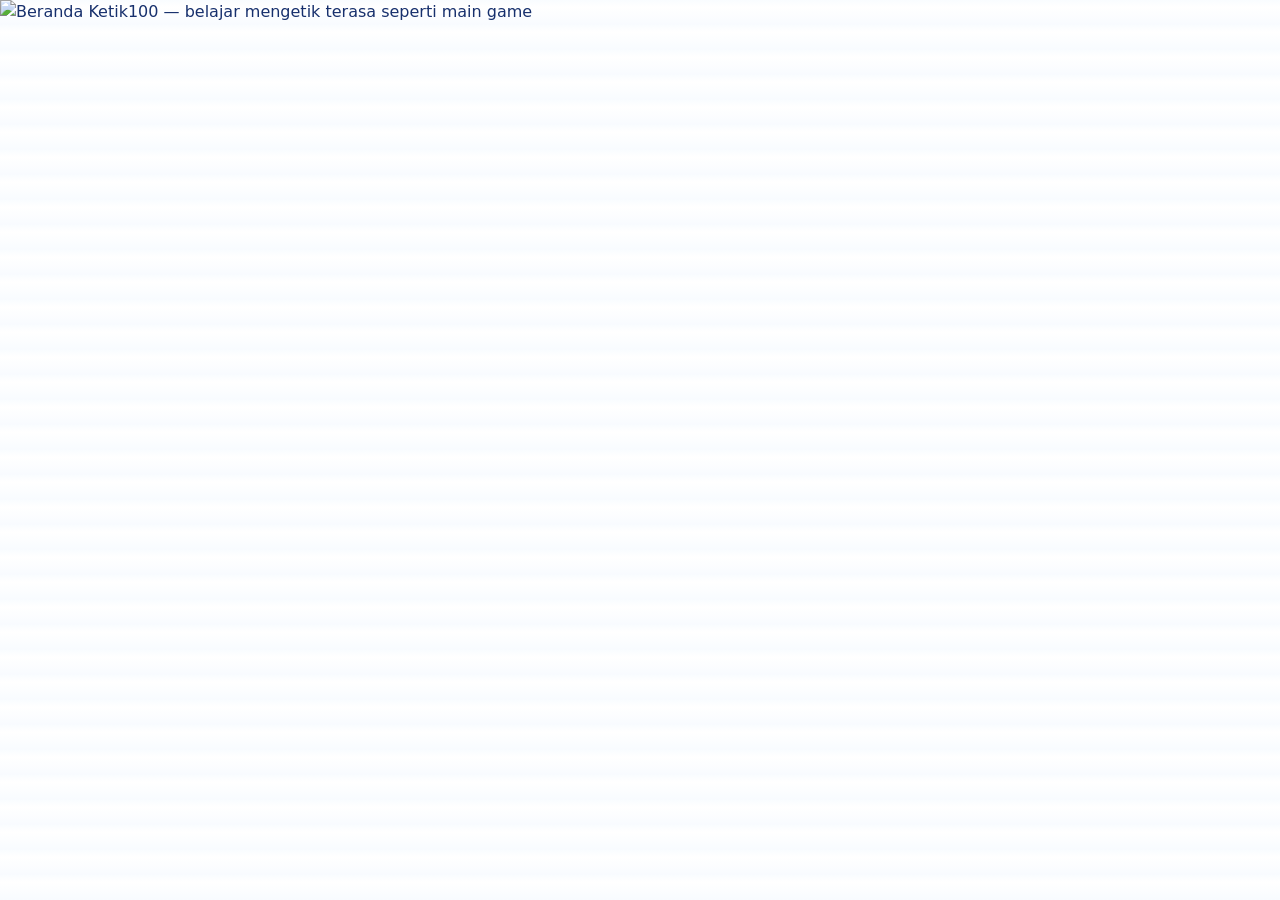
==== commit e1fdfee5: "refactor: finalize poster-based premium homepage" ====
--- a/index.html
+++ b/index.html
@@ -1,24 +1,36 @@
 <!doctype html>
 <html lang="id">
 <head>
-<meta charset="utf-8">
-<meta name="viewport" content="width=device-width,initial-scale=1,viewport-fit=cover">
-<meta name="theme-color" content="#f8fbff">
-<title>Ketik100 — Belajar Mengetik</title>
-<link rel="icon" href="favicon.svg" type="image/svg+xml">
-<link rel="stylesheet" href="home.css">
+  <meta charset="utf-8">
+  <meta name="viewport" content="width=device-width,initial-scale=1,viewport-fit=cover">
+  <meta name="theme-color" content="#f7fbff">
+  <meta name="description" content="Ketik100 — belajar mengetik terasa seperti main game.">
+  <title>Ketik100 — Belajar Mengetik</title>
+  <link rel="icon" href="favicon.svg" type="image/svg+xml">
+  <link rel="stylesheet" href="home.css">
 </head>
 <body class="poster-home">
-<main class="poster-stage" aria-label="Ketik100">
-  <div class="poster-frame">
-    <img class="poster-image" alt="Beranda Ketik100 — belajar mengetik terasa seperti main game" src="[data-uri]" />
-    <a class="hotspot hs-start" href="game.html?mode=huruf" aria-label="Mulai petualangan"></a>
-    <a class="hotspot hs-huruf" href="game.html?mode=huruf" aria-label="Main Hutan Huruf"></a>
-    <a class="hotspot hs-kata" href="game.html?mode=kata" aria-label="Main Desa Kata"></a>
-    <a class="hotspot hs-gambar" href="game.html?mode=gambar" aria-label="Main Taman Gambar"></a>
-    <a class="hotspot hs-angka" href="game.html?mode=angka" aria-label="Main Pulau Angka"></a>
-    <a class="hotspot hs-kalimat" href="game.html?mode=kalimat" aria-label="Main Kastil Kalimat"></a>
-  </div>
-</main>
+  <main class="poster-stage">
+    <div class="poster-frame">
+      <img id="posterImage" class="poster-image" alt="Beranda Ketik100 — belajar mengetik terasa seperti main game">
+
+      <a class="hotspot hs-start" href="game.html?mode=huruf" aria-label="Mulai petualangan"></a>
+      <a class="hotspot hs-huruf" href="game.html?mode=huruf" aria-label="Main Hutan Huruf"></a>
+      <a class="hotspot hs-kata" href="game.html?mode=kata" aria-label="Main Desa Kata"></a>
+      <a class="hotspot hs-gambar" href="game.html?mode=gambar" aria-label="Main Taman Gambar"></a>
+      <a class="hotspot hs-angka" href="game.html?mode=angka" aria-label="Main Pulau Angka"></a>
+      <a class="hotspot hs-kalimat" href="game.html?mode=kalimat" aria-label="Main Kastil Kalimat"></a>
+    </div>
+  </main>
+
+  <script src="assets/poster-1.js"></script>
+  <script src="assets/poster-2.js"></script>
+  <script src="assets/poster-3.js"></script>
+  <script src="assets/poster-4.js"></script>
+  <script src="assets/poster-5.js"></script>
+  <script src="assets/poster-6.js"></script>
+  <script src="assets/poster-7.js"></script>
+  <script src="assets/poster-8.js"></script>
+  <script src="home.js"></script>
 </body>
 </html>
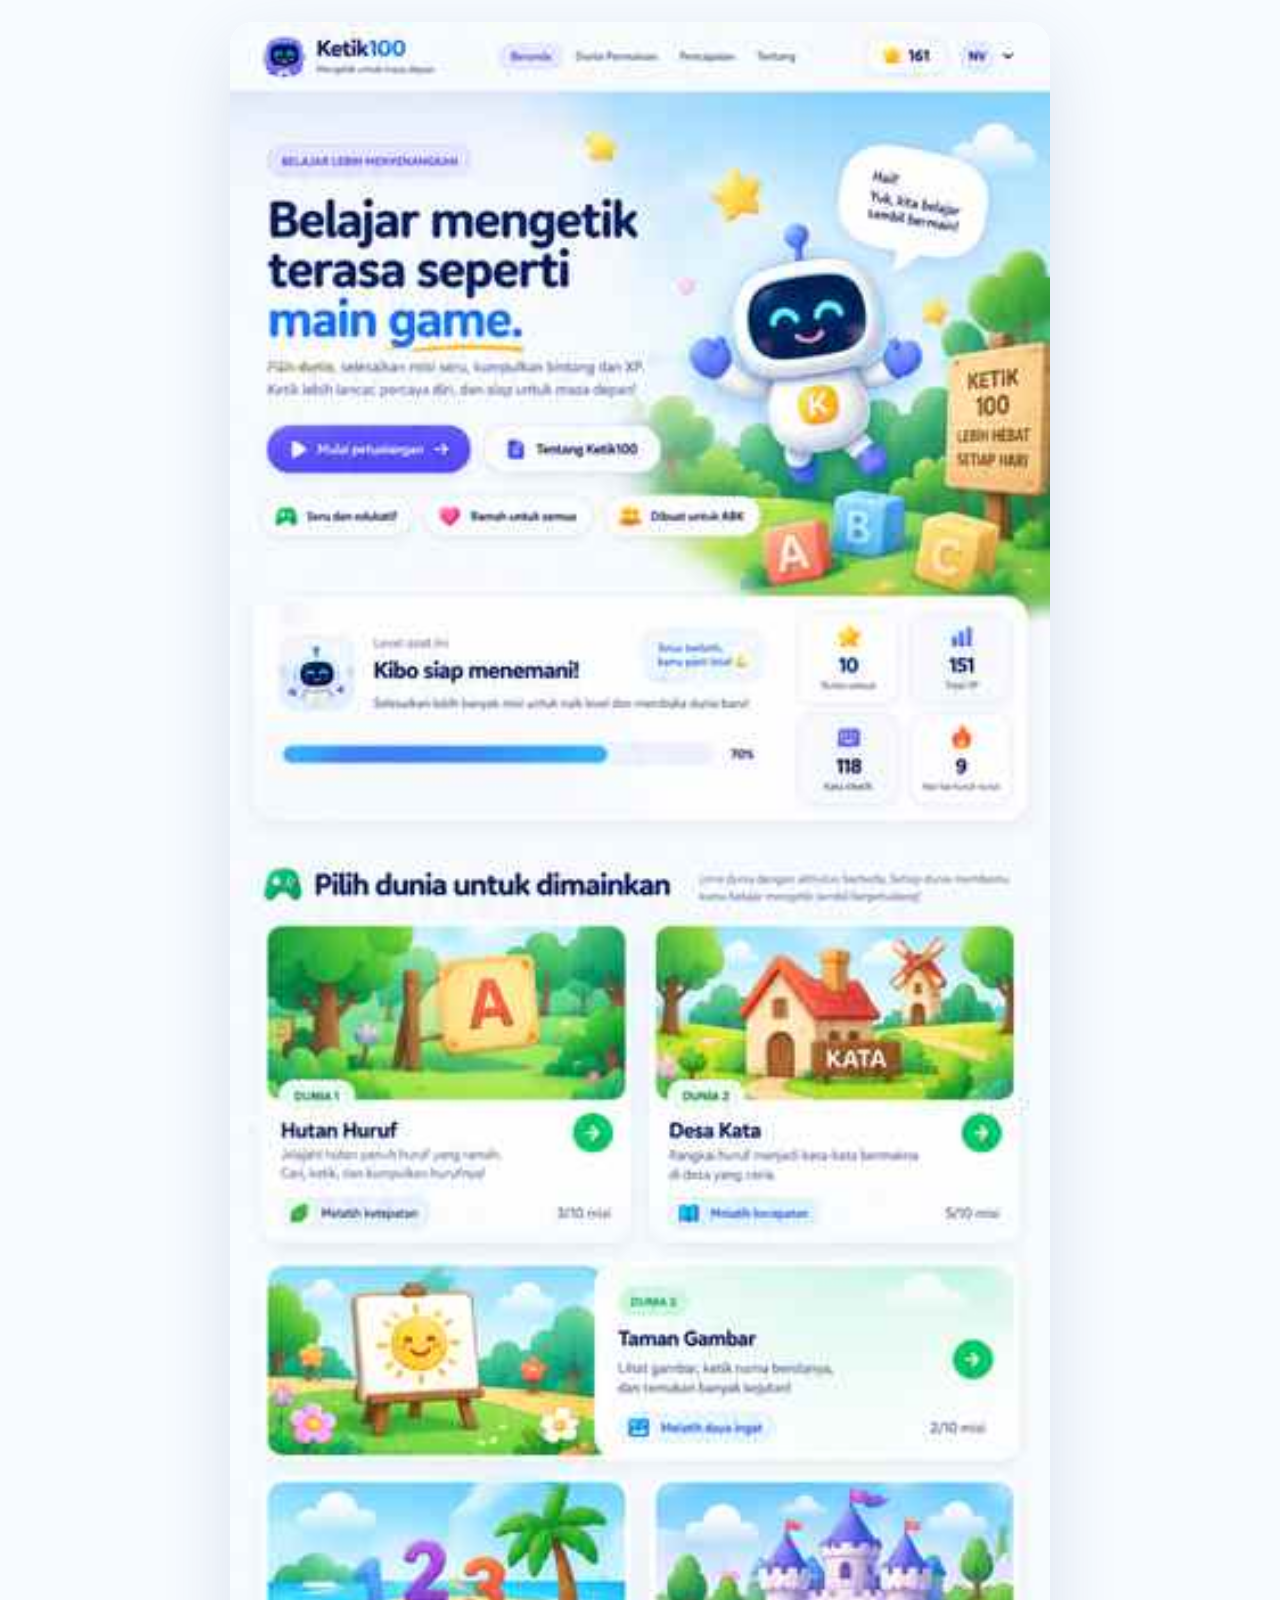
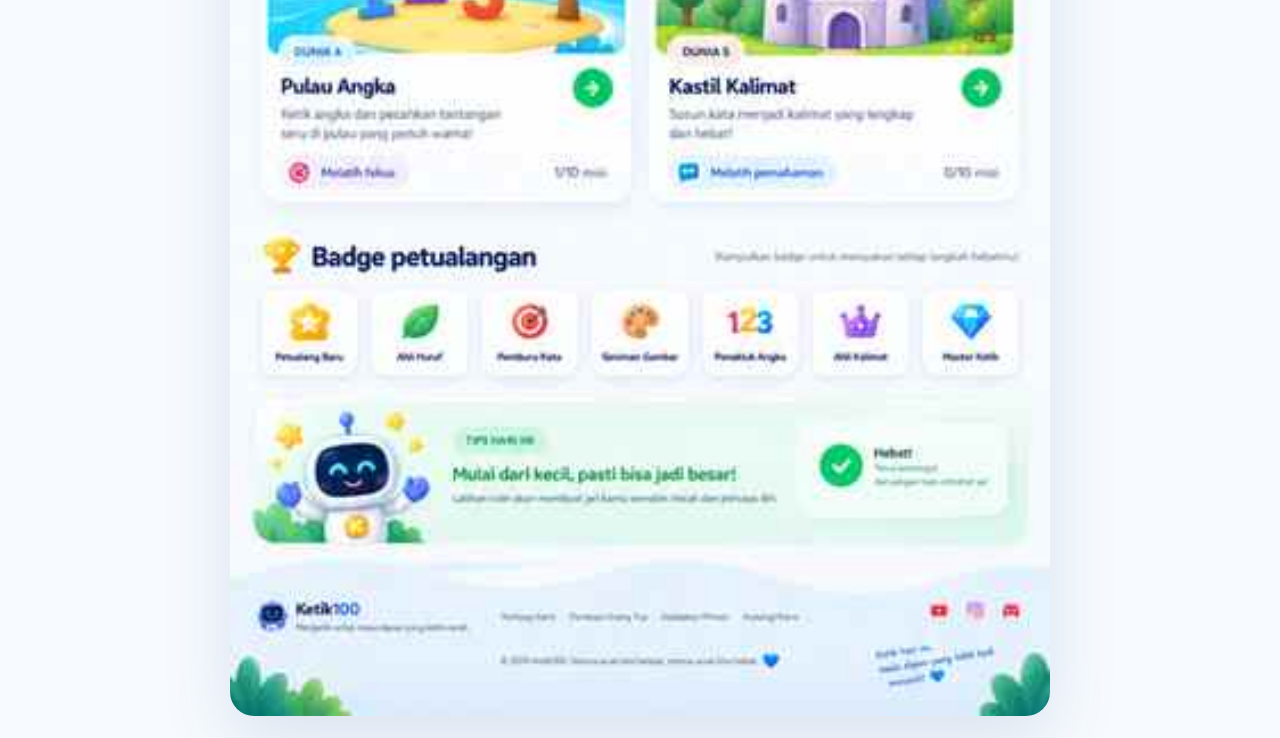
==== commit c07f7a08: "fix: load only verified poster segments" ====
--- a/index.html
+++ b/index.html
@@ -23,13 +23,18 @@
     </div>
   </main>
 
-  <script src="assets/poster-1.js"></script>
+  <script src="assets/poster-a01.js"></script>
+  <script src="assets/poster-a02.js"></script>
+  <script src="assets/poster-a03.js"></script>
   <script src="assets/poster-2.js"></script>
-  <script src="assets/poster-3.js"></script>
+  <script src="assets/poster-b01.js"></script>
+  <script src="assets/poster-b02.js"></script>
+  <script src="assets/poster-b03.js"></script>
   <script src="assets/poster-4.js"></script>
   <script src="assets/poster-5.js"></script>
   <script src="assets/poster-6.js"></script>
-  <script src="assets/poster-7.js"></script>
+  <script src="assets/poster-c01.js"></script>
+  <script src="assets/poster-c02.js"></script>
   <script src="assets/poster-8.js"></script>
   <script src="home.js"></script>
 </body>
--- a/home.css
+++ b/home.css
@@ -1 +1 @@
-:root{--bg:#f7fbff;--surface:#fff;--text:#17306d;--text-2:#253b72;--muted:#7b8aa8;--primary:#625df6;--primary-2:#2a9df4;--green:#1fca72;--green-2:#0cbf65;--gold:#ffbd2f;--border:#e6edf8;--soft:#f3f7fd;--shadow:0 22px 60px rgba(61,88,143,.12);--shadow-soft:0 12px 30px rgba(68,91,140,.09)}*{box-sizing:border-box}html{scroll-behavior:smooth}body{margin:0;min-width:320px;background:linear-gradient(180deg,#f9fcff 0%,#fff 28%,#f8fbff 100%);color:var(--text);font-family:Inter,ui-rounded,"Nunito",system-ui,-apple-system,BlinkMacSystemFont,"Segoe UI",sans-serif;line-height:1.55}a{text-decoration:none;color:inherit}button{font:inherit}svg{display:block}.shell{width:min(1180px,calc(100% - 32px));margin-inline:auto}.site-header{position:sticky;top:0;z-index:50;background:rgba(255,255,255,.92);backdrop-filter:blur(18px);border-bottom:1px solid rgba(223,232,245,.9)}.nav-wrap{min-height:78px;display:grid;grid-template-columns:1fr auto 1fr;align-items:center;gap:24px}.brand{display:flex;align-items:center;gap:10px}.brand-logo{width:46px;height:46px;filter:drop-shadow(0 8px 14px rgba(80,96,180,.16))}.brand strong,.brand small{display:block}.brand strong{font-size:19px;line-height:1;color:#142e69}.brand small{margin-top:4px;color:#8390a8;font-size:10px}.main-nav{display:flex;align-items:center;gap:7px}.main-nav a{padding:9px 13px;border-radius:999px;color:#64718f;font-size:12px;font-weight:850;transition:.18s ease}.main-nav a:hover,.main-nav a.active{background:#f0efff;color:#5b57df}.nav-actions{justify-self:end;display:flex;align-items:center;gap:10px}.star-pill{min-height:42px;display:inline-flex;align-items:center;gap:7px;padding:6px 13px;border:1px solid #e1e8f5;border-radius:15px;background:#fff;box-shadow:0 8px 22px rgba(73,93,137,.07);font-weight:950}.star-pill svg{width:24px;height:24px}.avatar-btn{display:inline-flex;align-items:center;gap:7px;border:0;background:transparent;color:#65718d;cursor:pointer}.avatar-btn span{width:38px;height:38px;display:grid;place-items:center;border-radius:50%;background:#eef0ff;color:#5d59e8;font-weight:950}.avatar-btn i{font-style:normal;font-size:13px}.hero{position:relative;overflow:hidden;background:radial-gradient(circle at 77% 24%,rgba(255,255,255,.95) 0 8%,transparent 25%),linear-gradient(110deg,#f5f8ff 0%,#eef7ff 38%,#8dd9ff 100%);border-bottom:1px solid #e5edf8}.hero:before{content:"";position:absolute;left:0;right:0;bottom:0;height:36%;background:linear-gradient(180deg,transparent,rgba(255,255,255,.68));pointer-events:none}.hero-grid{position:relative;min-height:520px;display:grid;grid-template-columns:minmax(0,1.02fr) minmax(410px,.98fr);align-items:center;gap:18px}.hero-copy{position:relative;z-index:3;padding-block:52px}.hero-kicker{display:inline-flex;padding:7px 12px;border-radius:999px;background:#efefff;color:#5d58de;font-size:11px;font-weight:950;letter-spacing:.04em}.hero h1{margin:16px 0 16px;max-width:640px;font-size:clamp(47px,6.2vw,76px);line-height:.98;letter-spacing:-.052em;color:#173372}.hero h1 span{background:linear-gradient(90deg,#186cf2,#28a9ff);-webkit-background-clip:text;background-clip:text;color:transparent}.hero-copy>p{max-width:640px;margin:0;color:#7686a8;font-size:16px}.hero-actions{display:flex;align-items:center;flex-wrap:wrap;gap:12px;margin-top:28px}.primary-btn,.secondary-btn{min-height:50px;display:inline-flex;align-items:center;justify-content:center;gap:9px;padding:9px 16px;border-radius:17px;font-size:13px;font-weight:950}.primary-btn{padding-right:18px;background:linear-gradient(135deg,#695fff,#5749eb);color:#fff;box-shadow:0 14px 26px rgba(93,83,237,.29)}.primary-btn svg{width:27px;height:27px}.primary-btn b{margin-left:3px;font-size:17px}.secondary-btn{border:1px solid #dfe6f2;background:#fff;color:#263d72;box-shadow:0 8px 24px rgba(69,91,140,.07)}.secondary-btn svg{width:27px;height:27px}.hero-benefits{display:flex;flex-wrap:wrap;gap:10px;margin-top:20px}.hero-benefits>span{display:inline-flex;align-items:center;gap:8px;padding:9px 12px;border:1px solid #e1e8f3;border-radius:999px;background:rgba(255,255,255,.92);box-shadow:0 8px 20px rgba(61,87,135,.06);font-size:11px;color:#496083}.benefit-icon{width:25px;height:25px;display:grid;place-items:center;border-radius:9px;font-style:normal;font-size:10px;color:#fff}.benefit-icon.game{background:#1ec979}.benefit-icon.heart{background:#ff5b9b}.benefit-icon.people{background:#ff9f37}.hero-visual{position:relative;align-self:stretch;min-height:500px}.hero-kibo{position:absolute;z-index:4;width:min(365px,76%);height:auto;aspect-ratio:1;right:12%;top:50%;transform:translateY(-49%);filter:drop-shadow(0 24px 20px rgba(48,81,135,.18));animation:kiboFloat 3.4s ease-in-out infinite}.speech-bubble{position:absolute;z-index:6;right:1%;top:17%;padding:15px 18px;border-radius:38% 45% 42% 16%;background:#fff;transform:rotate(7deg);box-shadow:0 16px 32px rgba(64,93,147,.1);text-align:center;color:#18336f}.speech-bubble:after{content:"";position:absolute;left:22px;bottom:-14px;border:9px solid transparent;border-top-color:#fff;transform:rotate(20deg)}.speech-bubble strong,.speech-bubble span{display:block}.speech-bubble strong{font-size:15px}.speech-bubble span{margin-top:2px;font-size:12px;font-weight:800}.cloud{position:absolute;border-radius:999px;background:rgba(255,255,255,.75)}.cloud:before,.cloud:after{content:"";position:absolute;border-radius:50%;background:inherit}.cloud:before{width:42px;height:42px;left:15px;top:-20px}.cloud:after{width:56px;height:56px;right:13px;top:-30px}.c1{width:120px;height:30px;right:2%;top:13%}.c2{width:100px;height:26px;left:5%;top:31%;transform:scale(.8)}.float-star{position:absolute;z-index:5;animation:starFloat 3s ease-in-out infinite}.float-star svg{width:56px;height:56px}.s1{left:23%;top:16%}.s2{right:13%;top:33%;transform:scale(.65);animation-delay:-1.1s}.letter-block{position:absolute;z-index:5;width:68px;height:68px;display:grid;place-items:center;border-radius:16px;color:#fff;font-size:37px;font-weight:950;box-shadow:0 14px 26px rgba(54,81,130,.18);transform:rotate(-7deg)}.block-a{left:18%;bottom:7%;background:linear-gradient(145deg,#ff9869,#ff685f)}.block-b{left:37%;bottom:2%;background:linear-gradient(145deg,#66cafc,#478de8);transform:rotate(4deg)}.block-c{left:57%;bottom:3%;background:linear-gradient(145deg,#ffd475,#f2a53d);transform:rotate(8deg)}.wood-sign{position:absolute;right:0;bottom:9%;z-index:5;padding:15px 14px 13px;border:4px solid #a86838;border-radius:9px;background:linear-gradient(180deg,#e4a45c,#c77b3f);color:#6c391e;text-align:center;box-shadow:0 14px 24px rgba(99,64,35,.18);transform:rotate(2deg)}.wood-sign:after{content:"";position:absolute;width:9px;height:80px;left:50%;top:100%;background:#9a613d;transform:translateX(-50%)}.wood-sign strong,.wood-sign span{display:block}.wood-sign strong{font-size:18px;line-height:1}.wood-sign span{margin-top:7px;font-size:8px;font-weight:950;line-height:1.25}@keyframes kiboFloat{0%,100%{transform:translateY(-49%)}50%{transform:translateY(-53%)}}@keyframes starFloat{0%,100%{transform:translateY(0) rotate(-5deg)}50%{transform:translateY(-12px) rotate(6deg)}}.progress-section{position:relative;z-index:8;margin-top:-22px}.progress-card{display:grid;grid-template-columns:minmax(0,1.4fr) minmax(420px,.8fr);gap:18px;padding:18px;border:1px solid #e2eaf5;border-radius:28px;background:rgba(255,255,255,.97);box-shadow:var(--shadow)}.progress-main{min-width:0;display:grid;grid-template-columns:auto minmax(0,1fr) auto;gap:18px;align-items:center;padding:14px 18px}.progress-mascot{width:86px;height:86px;display:grid;place-items:center;border-radius:20px;background:linear-gradient(145deg,#eef5ff,#f4f0ff)}.progress-mascot svg{width:82px;height:82px}.progress-copy>span{color:#7d8aa7;font-size:11px;font-weight:850}.progress-copy h2{margin:2px 0 5px;font-size:26px;letter-spacing:-.025em}.progress-copy p{margin:0;color:#7f8da9;font-size:12px}.level-progress-row{display:grid;grid-template-columns:1fr auto;gap:10px;align-items:center;margin-top:13px}.level-track{height:14px;border-radius:999px;background:#e9eef8;overflow:hidden}.level-track div{height:100%;width:0;border-radius:inherit;background:linear-gradient(90deg,#3cbbff,#348cf3);transition:width .3s ease}.level-progress-row strong{font-size:12px}.encourage-note{align-self:start;margin-top:4px;padding:10px 12px;border-radius:15px;background:#eef7ff;color:#4b93d8;font-size:10px;line-height:1.25}.encourage-note strong,.encourage-note span{display:block}.progress-stats{display:grid;grid-template-columns:repeat(2,1fr);gap:10px}.stat-box{min-height:104px;display:grid;grid-template-columns:auto 1fr;grid-template-rows:auto auto;column-gap:9px;align-content:center;padding:13px;border:1px solid #e7edf7;border-radius:18px;background:linear-gradient(180deg,#fff,#f9fbff);text-align:left}.stat-box svg{grid-row:1/3;width:34px;height:34px;align-self:center}.stat-box strong{font-size:22px;line-height:1.1}.stat-box span{margin-top:3px;color:#7d89a5;font-size:9px;font-weight:850}.worlds-section{padding-block:58px 46px}.section-heading{display:flex;align-items:end;justify-content:space-between;gap:24px;margin-bottom:22px}.heading-left{display:flex;align-items:center;gap:11px}.section-icon{font-size:28px}.section-heading h2{margin:0;font-size:clamp(30px,4vw,42px);line-height:1.05;letter-spacing:-.035em}.section-heading p{max-width:460px;margin:0;color:#8390aa;font-size:12px}.world-grid{display:grid;grid-template-columns:repeat(2,minmax(0,1fr));gap:18px}.world-card{overflow:hidden;border:1px solid #e4ebf5;border-radius:25px;background:#fff;box-shadow:var(--shadow-soft);transition:transform .18s ease,box-shadow .18s ease}.world-card:hover{transform:translateY(-4px);box-shadow:0 20px 46px rgba(52,81,135,.13)}.world-card.completed{border-color:#9be1bc}.world-card.featured{grid-column:1/-1;display:grid;grid-template-columns:44% 56%;align-items:stretch}.world-image{height:235px;overflow:hidden;background:#eaf7ff}.world-image svg{width:100%;height:100%}.world-card.featured .world-image{height:100%;min-height:245px}.world-content{padding:16px 18px 17px}.world-topline{display:flex;align-items:center;justify-content:space-between;gap:12px}.world-topline>span:first-child{display:inline-flex;padding:5px 8px;border-radius:999px;background:#eaf8ef;color:#28a761;font-size:9px;font-weight:950}.world-arrow{width:38px;height:38px;display:grid;place-items:center;border-radius:50%;background:linear-gradient(135deg,#27d37b,#10b861);color:#fff;font-size:22px;font-weight:900;box-shadow:0 8px 18px rgba(20,190,101,.24)}.world-content h3{margin:6px 0 4px;font-size:24px;letter-spacing:-.025em}.world-content p{margin:0;color:#74829f;font-size:12px}.world-meta{display:flex;align-items:center;justify-content:space-between;gap:12px;margin-top:12px}.world-meta b{color:#687995;font-size:10px}.skill{display:inline-flex;padding:6px 9px;border-radius:999px;font-size:9px;font-weight:950}.skill.green{background:#eef8e9;color:#4f9d3a}.skill.blue{background:#eaf6ff;color:#228ee1}.skill.cyan{background:#e8f8ff;color:#2b9ed5}.skill.pink{background:#fff0f5;color:#e65785}.achievements-section{padding-block:42px 44px}.badges-heading{margin-bottom:17px}.badge-grid{display:grid;grid-template-columns:repeat(7,1fr);gap:10px}.badge-card{min-width:0;padding:14px 8px 12px;border:1px solid #e3eaf5;border-radius:17px;background:#fff;box-shadow:0 8px 20px rgba(59,82,128,.07);text-align:center}.badge-card svg{width:47px;height:47px;margin:auto}.badge-card strong{display:block;margin-top:7px;font-size:9px;line-height:1.2}.badge-card.locked{filter:grayscale(1);opacity:.4}.badge-card.unlocked{filter:none;opacity:1;border-color:#d9d3ff;background:linear-gradient(180deg,#fff,#faf9ff);box-shadow:0 10px 24px rgba(97,84,220,.11)}.tips-section{padding-block:24px 54px}.tips-card{position:relative;overflow:hidden;display:grid;grid-template-columns:170px minmax(0,1fr) 270px;align-items:center;gap:20px;min-height:160px;padding:20px 24px;border:1px solid #d9eee5;border-radius:28px;background:linear-gradient(110deg,#e9fff5,#eefcff 48%,#e9fff4);box-shadow:0 14px 34px rgba(56,118,103,.08)}.tips-kibo{position:relative;align-self:end;height:135px}.tips-kibo svg{position:absolute;left:0;bottom:-34px;width:170px;height:170px}.tip-stars{position:absolute;left:7px;top:4px;color:#ffc331;font-size:22px}.tips-copy>span{display:inline-flex;padding:5px 8px;border-radius:999px;background:#dcf8e9;color:#27a861;font-size:9px;font-weight:950}.tips-copy h2{margin:7px 0 3px;color:#20a75d;font-size:24px;letter-spacing:-.025em}.tips-copy p{margin:0;color:#6f8c83;font-size:11px}.tips-status{display:grid;grid-template-columns:auto 1fr;gap:10px;align-items:center;padding:15px;border-radius:20px;background:rgba(255,255,255,.72)}.tips-status svg{width:45px;height:45px}.tips-status strong,.tips-status span{display:block}.tips-status strong{color:#21a960;font-size:12px}.tips-status span{margin-top:2px;color:#799187;font-size:9px}.site-footer{position:relative;overflow:hidden;padding-top:32px;border-top:1px solid #e5edf7;background:linear-gradient(180deg,#f7fbff,#eef7ff)}.site-footer:after{content:"";display:block;height:42px;margin-top:20px;background:radial-gradient(ellipse at 10% 100%,#64c678 0 14%,transparent 15%),radial-gradient(ellipse at 90% 100%,#64c678 0 14%,transparent 15%),linear-gradient(180deg,transparent,#d8eeff)}.footer-main{display:flex;align-items:center;justify-content:space-between;gap:26px}.footer-brand{display:flex;align-items:center;gap:10px}.footer-brand svg{width:42px;height:42px}.footer-brand strong,.footer-brand span{display:block}.footer-brand strong{font-size:14px}.footer-brand span{margin-top:2px;color:#8390a7;font-size:9px}.footer-links{display:flex;flex-wrap:wrap;justify-content:flex-end;gap:18px}.footer-links a{color:#6f7d99;font-size:9px;font-weight:800}.footer-bottom{display:flex;align-items:center;justify-content:space-between;gap:20px;margin-top:22px;color:#8b96aa;font-size:8px}.footer-bottom b{max-width:230px;color:#4a8fe0;text-align:right}@media(max-width:1020px){.nav-wrap{grid-template-columns:1fr auto}.main-nav{display:none}.hero-grid{grid-template-columns:1fr 420px}.progress-card{grid-template-columns:1fr}.badge-grid{grid-template-columns:repeat(4,1fr)}.tips-card{grid-template-columns:140px 1fr}.tips-status{grid-column:1/-1}}@media(max-width:820px){.hero-grid{grid-template-columns:1fr}.hero-copy{padding-bottom:10px}.hero-visual{min-height:380px}.hero-kibo{width:300px;right:20%;}.progress-section{margin-top:18px}.progress-main{grid-template-columns:auto 1fr}.encourage-note{grid-column:1/-1;margin:0}.world-grid{grid-template-columns:1fr}.world-card.featured{grid-column:auto;display:block}.world-card.featured .world-image{min-height:0;height:235px}.badge-grid{grid-template-columns:repeat(3,1fr)}.section-heading{display:block}.section-heading p{margin-top:8px}.tips-card{grid-template-columns:120px 1fr}.tips-kibo{height:115px}.tips-kibo svg{width:145px;height:145px}.footer-main,.footer-bottom{display:block}.footer-links{justify-content:flex-start;margin-top:16px}.footer-bottom b{display:block;margin-top:8px;text-align:left}}@media(max-width:620px){.shell{width:min(100% - 22px,1180px)}.nav-wrap{min-height:68px}.brand small{display:none}.brand-logo{width:40px;height:40px}.star-pill{min-height:38px;padding:5px 9px}.avatar-btn span{width:34px;height:34px}.hero-grid{min-height:auto}.hero-copy{padding-top:38px}.hero h1{font-size:42px}.hero-copy>p{font-size:14px}.hero-actions{align-items:stretch}.primary-btn,.secondary-btn{width:100%}.hero-benefits>span{flex:1 1 calc(50% - 6px);justify-content:center}.hero-visual{min-height:330px}.hero-kibo{width:250px;right:17%}.speech-bubble{right:2%;top:8%;padding:11px 13px}.letter-block{width:54px;height:54px;font-size:30px}.wood-sign{right:-3px;bottom:7%;transform:scale(.82)}.progress-card{padding:12px}.progress-main{grid-template-columns:1fr;text-align:center}.progress-mascot{margin:auto}.level-progress-row{text-align:left}.encourage-note{text-align:center}.progress-stats{grid-template-columns:repeat(2,1fr)}.world-image{height:190px}.world-card.featured .world-image{height:190px}.badge-grid{grid-template-columns:repeat(2,1fr)}.tips-card{grid-template-columns:1fr;text-align:center;padding-top:10px}.tips-kibo{height:115px}.tips-kibo svg{left:50%;transform:translateX(-50%)}.tips-copy>span{margin:auto}.tips-status{text-align:left}.footer-links{gap:12px}.footer-bottom{line-height:1.5}}@media(max-width:380px){.hero h1{font-size:36px}.hero-benefits>span{flex-basis:100%}.progress-stats{grid-template-columns:1fr 1fr}.world-content h3{font-size:22px}}@media(prefers-reduced-motion:reduce){*,*:before,*:after{animation:none!important;scroll-behavior:auto!important;transition:none!important}}+*{box-sizing:border-box}html,body{margin:0;min-width:320px;background:#f7fbff}body{font-family:Inter,system-ui,-apple-system,BlinkMacSystemFont,"Segoe UI",sans-serif}.poster-stage{min-height:100vh;display:flex;justify-content:center;align-items:flex-start;padding:0}.poster-frame{position:relative;width:min(100%,820px);margin:0 auto;background:#fff;box-shadow:0 24px 70px rgba(47,76,132,.14);overflow:hidden}.poster-image{display:block;width:100%;height:auto;min-height:100vh;object-fit:contain;background:#fff}.hotspot{position:absolute;z-index:3;display:block;border-radius:20px;background:transparent;cursor:pointer;-webkit-tap-highlight-color:transparent}.hotspot:hover{background:rgba(79,103,255,.035)}.hotspot:focus-visible{outline:4px solid #625df6;outline-offset:-4px;background:rgba(98,93,246,.08)}.hs-start{left:4.4%;top:17.4%;width:25%;height:2.8%}.hs-huruf{left:3.5%;top:39.2%;width:45.5%;height:13.5%}.hs-kata{left:51%;top:39.2%;width:45.5%;height:13.5%}.hs-gambar{left:3.5%;top:53.8%;width:93%;height:11.1%}.hs-angka{left:3.5%;top:65.1%;width:45.5%;height:13.7%}.hs-kalimat{left:51%;top:65.1%;width:45.5%;height:13.7%}@media(min-width:821px){.poster-stage{padding:22px 0}.poster-frame{border-radius:24px}}@media(max-width:600px){.poster-frame{width:100%}.hotspot{border-radius:12px}}@media(prefers-reduced-motion:reduce){*{scroll-behavior:auto!important;transition:none!important}}
